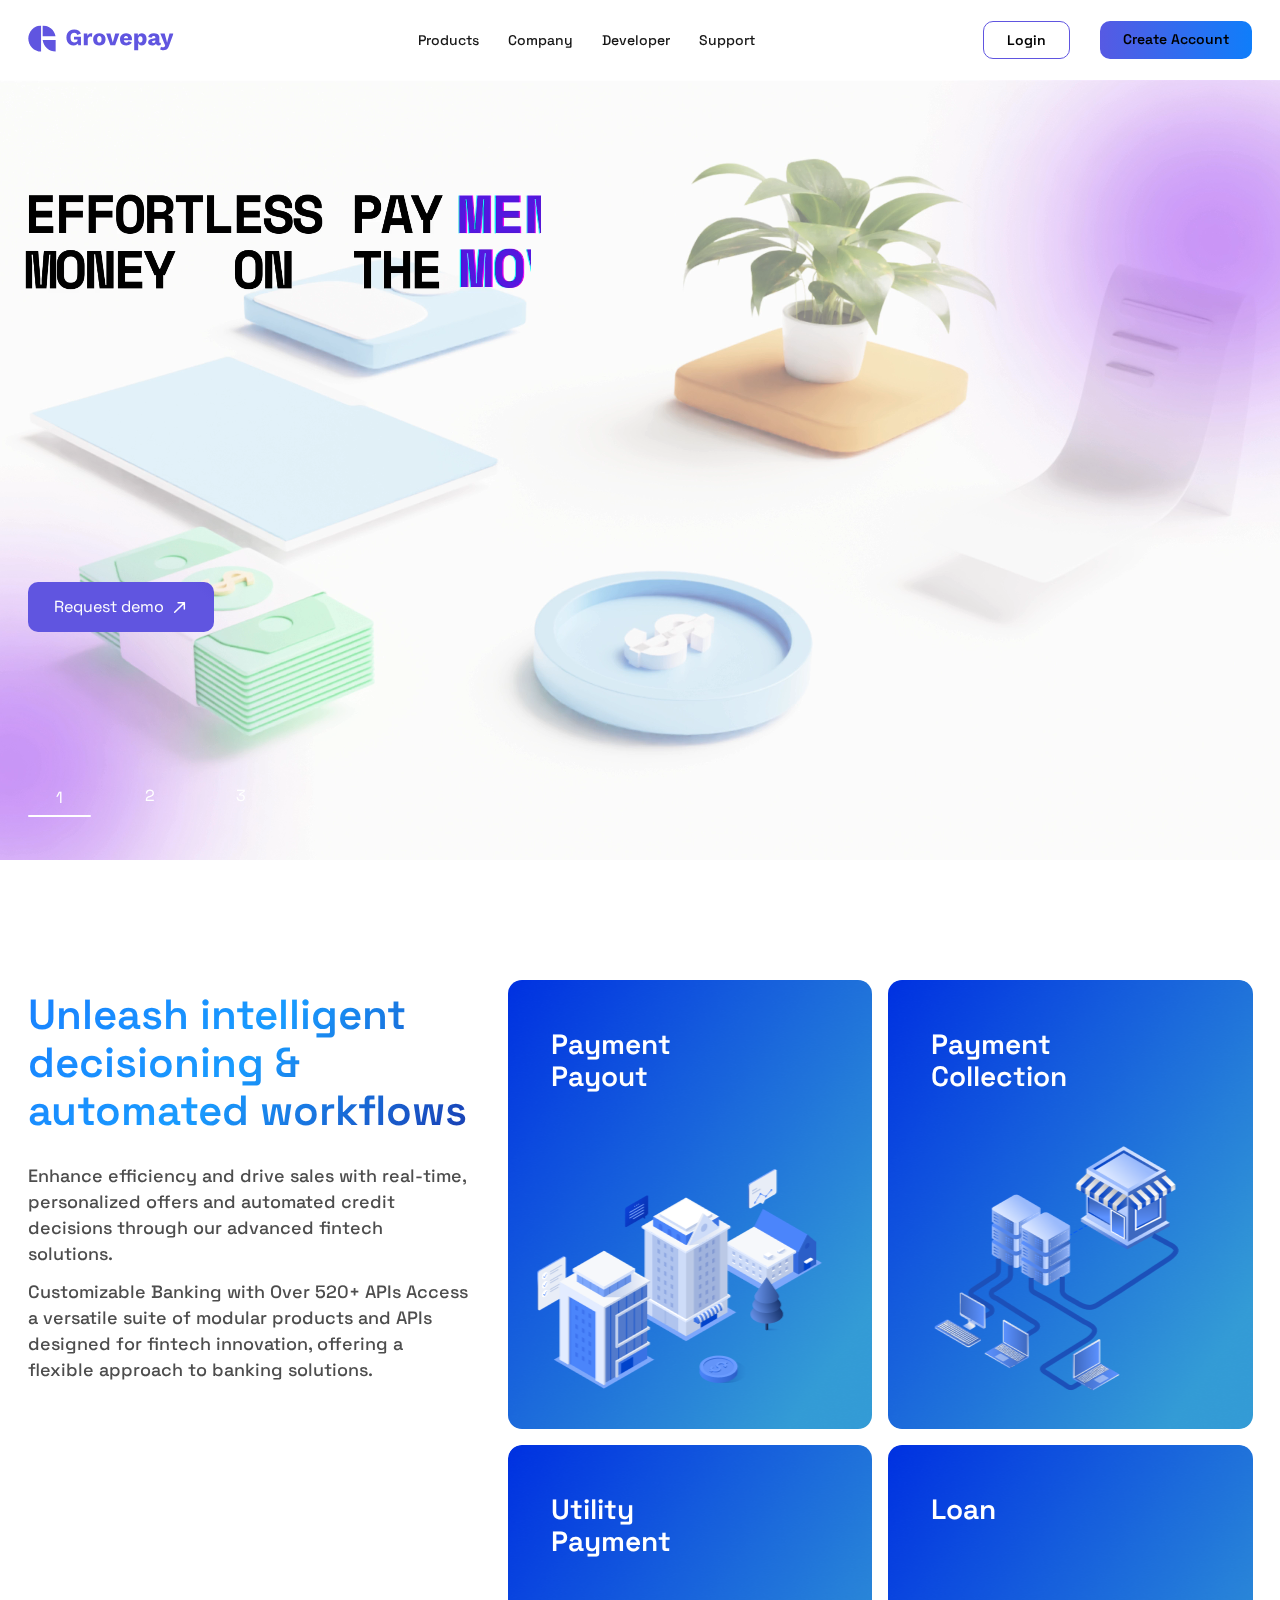
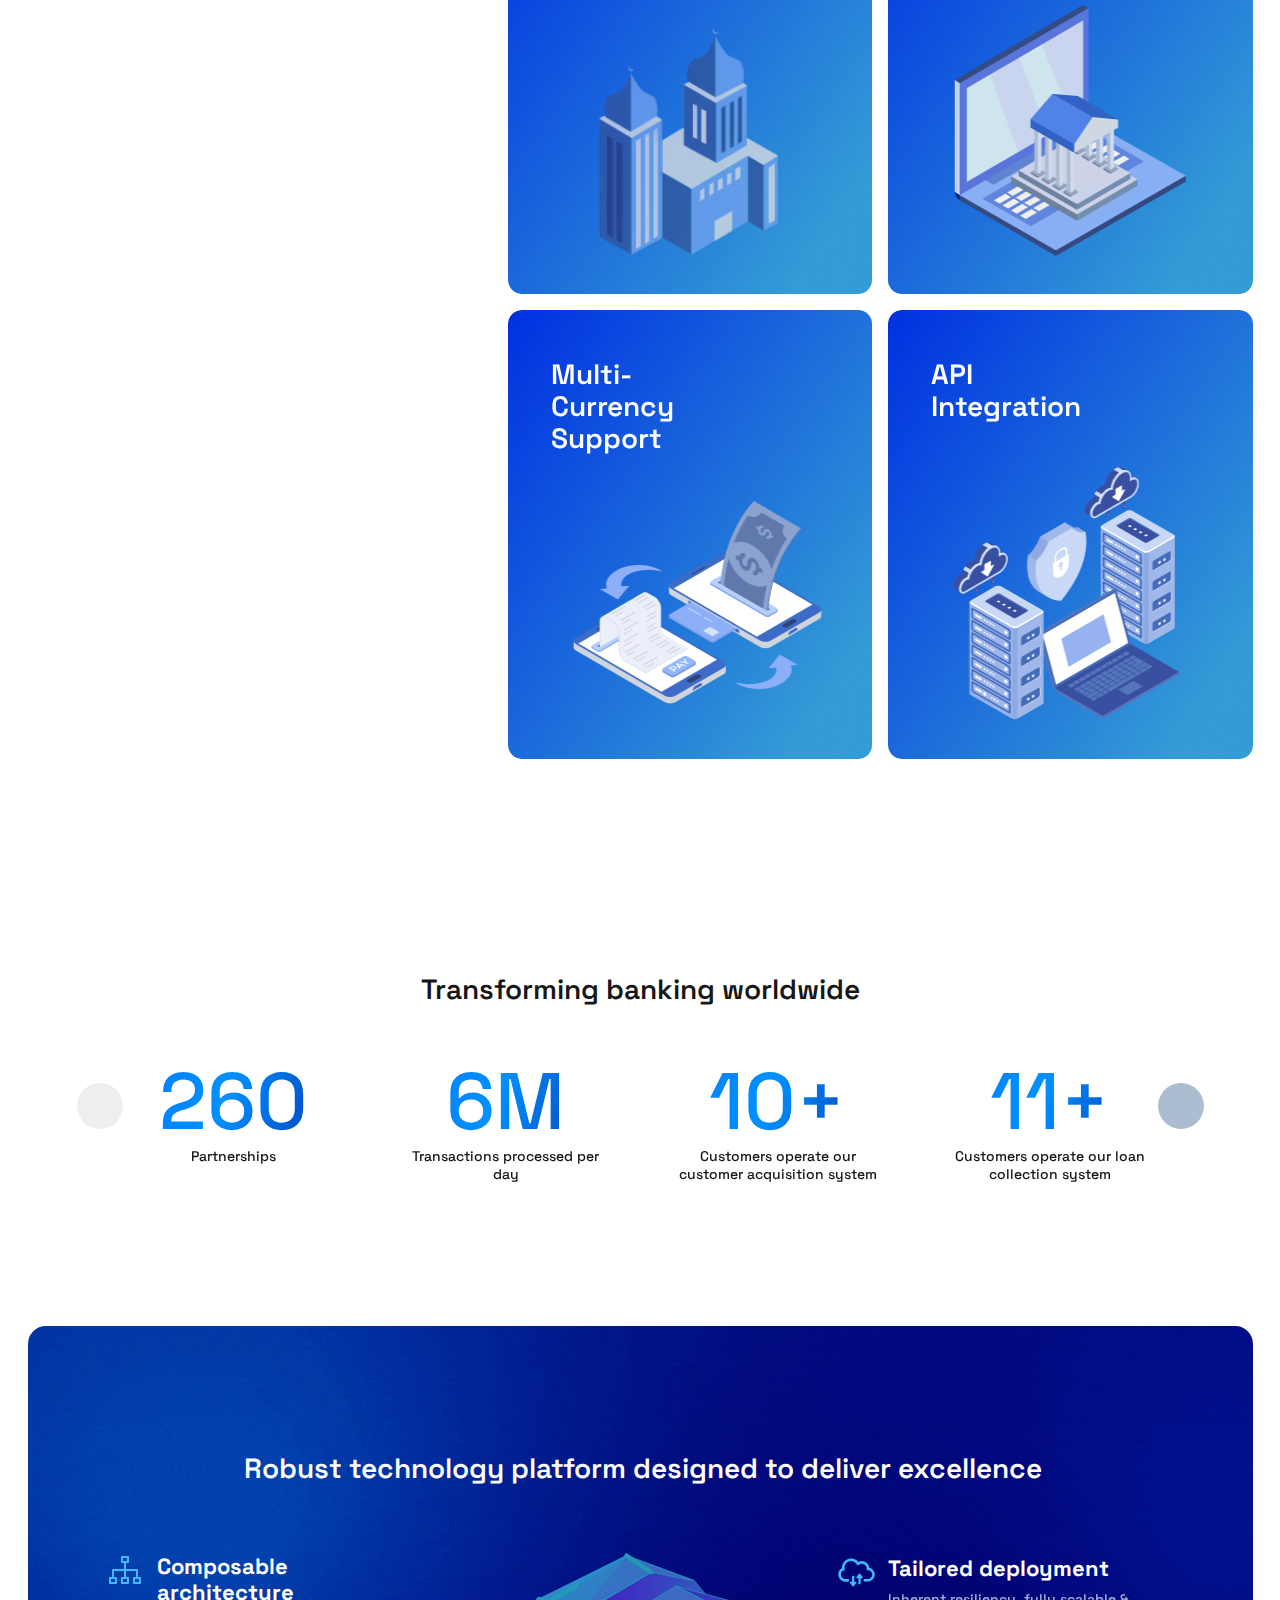
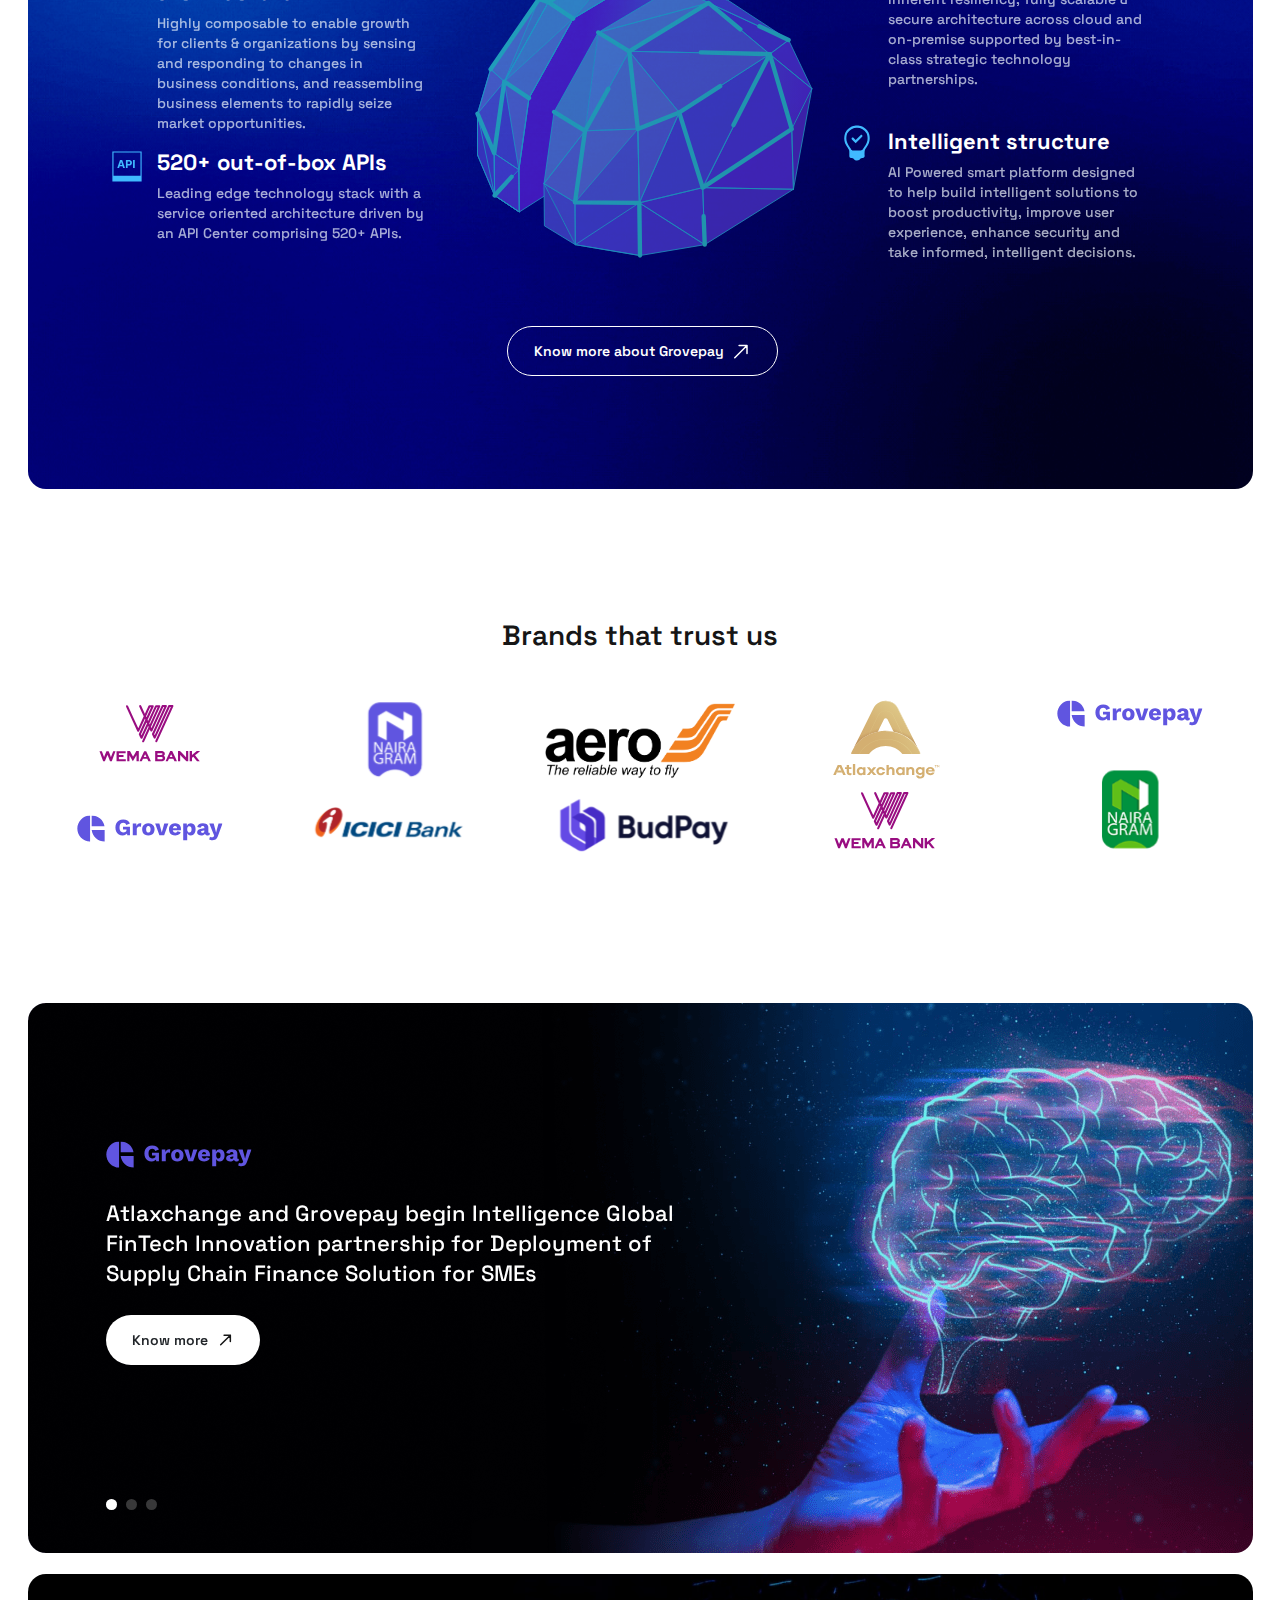
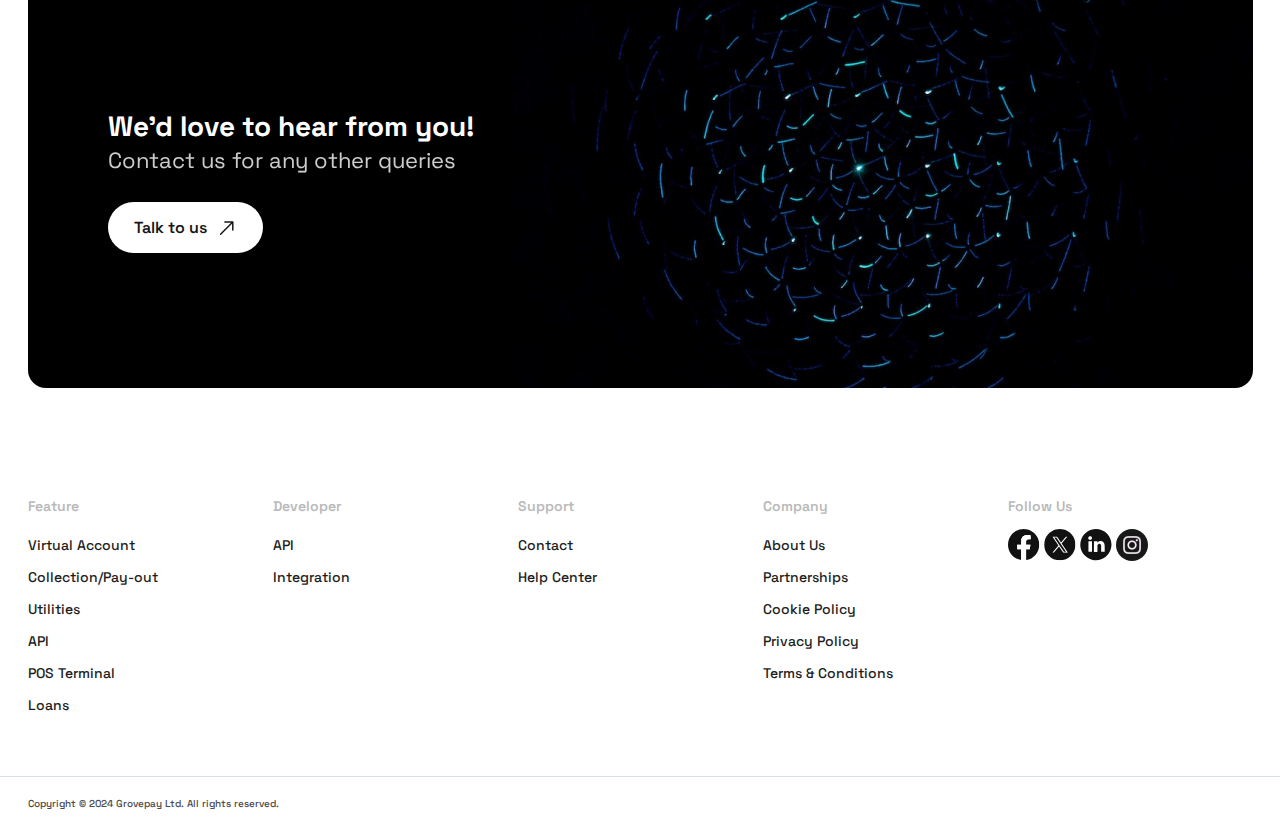
==== index.html @ 48da1473 "first commit" ====
<!DOCTYPE html>
<html lang="en">
  <head>
    <meta charset="utf-8" />
    <title>Grovepay -Homepage</title>
    <link href="css/bootstrap.min.css" rel="stylesheet" />
    <link rel="icon" type="image/x-icon" href="apple-touch-icon-Cm3a_U9v.png" />
    <!-- slider CSS library -->
    <link rel="stylesheet" href="css/slick.css" />
    <!-- custom links -->
    <link rel="stylesheet" href="css/style.css" />
    <link rel="stylesheet" href="css/style-final.css" />
    <link rel="stylesheet" href="css/animate-slder.css" />

    <link rel="preconnect" href="https://fonts.gstatic.com" crossorigin />
    <link
      href="https://fonts.googleapis.com/css2?family=Space+Grotesk:wght@300..700&display=swap"
      rel="stylesheet"
    />
    <link rel="stylesheet" href="css/flip-box.css" />

    <script src="js/lftracker_v1_Xbp1oaEnRLb8EdVj.js" async=""></script>
    <script src="js/float-panel.js"></script>
    <meta name="viewport" content="width=device-width, initial-scale=1" />
    <script
      async=""
      src="https://www.googletagmanager.com/gtag/js?id=G-X3WZFLNQR2"
    ></script>
    <script>
      window.dataLayer = window.dataLayer || [];
      function gtag() {
        dataLayer.push(arguments);
      }
      gtag("js", new Date());
      gtag("config", "G-X3WZFLNQR2");
    </script>
    <meta
      name="robots"
      content="index, follow, max-image-preview:large, max-snippet:-1, max-video-preview:-1"
    />
  </head>

  <body data-rsssl="1" id="noMenu">
    <link
      rel="stylesheet"
      id="wp-block-library-css"
      href="css/style.min.css"
      type="text/css"
      media="all"
    />
    <style id="classic-theme-styles-inline-css" type="text/css">
      .wp-block-button__link {
        color: #fff;
        background-color: #32373c;
        border-radius: 9999px;
        box-shadow: none;
        text-decoration: none;
        padding: calc(0.667em + 2px) calc(1.333em + 2px);
        font-size: 1.125em;
      }
      .wp-block-file__button {
        background: #32373c;
        color: #fff;
        text-decoration: none;
      }
    </style>
    <style id="global-styles-inline-css" type="text/css">
      body {
        --wp--preset--color--black: #000000;
        --wp--preset--color--cyan-bluish-gray: #abb8c3;
        --wp--preset--color--white: #ffffff;
        --wp--preset--color--pale-pink: #f78da7;
        --wp--preset--color--vivid-red: #cf2e2e;
        --wp--preset--color--luminous-vivid-orange: #ff6900;
        --wp--preset--color--luminous-vivid-amber: #fcb900;
        --wp--preset--color--light-green-cyan: #7bdcb5;
        --wp--preset--color--vivid-green-cyan: #00d084;
        --wp--preset--color--pale-cyan-blue: #8ed1fc;
        --wp--preset--color--vivid-cyan-blue: #0693e3;
        --wp--preset--color--vivid-purple: #9b51e0;
        --wp--preset--gradient--vivid-cyan-blue-to-vivid-purple: linear-gradient(
          135deg,
          rgba(6, 147, 227, 1) 0%,
          rgb(155, 81, 224) 100%
        );
        --wp--preset--gradient--light-green-cyan-to-vivid-green-cyan: linear-gradient(
          135deg,
          rgb(122, 220, 180) 0%,
          rgb(0, 208, 130) 100%
        );
        --wp--preset--gradient--luminous-vivid-amber-to-luminous-vivid-orange: linear-gradient(
          135deg,
          rgba(252, 185, 0, 1) 0%,
          rgba(255, 105, 0, 1) 100%
        );
        --wp--preset--gradient--luminous-vivid-orange-to-vivid-red: linear-gradient(
          135deg,
          rgba(255, 105, 0, 1) 0%,
          rgb(207, 46, 46) 100%
        );
        --wp--preset--gradient--very-light-gray-to-cyan-bluish-gray: linear-gradient(
          135deg,
          rgb(238, 238, 238) 0%,
          rgb(169, 184, 195) 100%
        );
        --wp--preset--gradient--cool-to-warm-spectrum: linear-gradient(
          135deg,
          rgb(74, 234, 220) 0%,
          rgb(151, 120, 209) 20%,
          rgb(207, 42, 186) 40%,
          rgb(238, 44, 130) 60%,
          rgb(251, 105, 98) 80%,
          rgb(254, 248, 76) 100%
        );
        --wp--preset--gradient--blush-light-purple: linear-gradient(
          135deg,
          rgb(255, 206, 236) 0%,
          rgb(152, 150, 240) 100%
        );
        --wp--preset--gradient--blush-bordeaux: linear-gradient(
          135deg,
          rgb(254, 205, 165) 0%,
          rgb(254, 45, 45) 50%,
          rgb(107, 0, 62) 100%
        );
        --wp--preset--gradient--luminous-dusk: linear-gradient(
          135deg,
          rgb(255, 203, 112) 0%,
          rgb(199, 81, 192) 50%,
          rgb(65, 88, 208) 100%
        );
        --wp--preset--gradient--pale-ocean: linear-gradient(
          135deg,
          rgb(255, 245, 203) 0%,
          rgb(182, 227, 212) 50%,
          rgb(51, 167, 181) 100%
        );
        --wp--preset--gradient--electric-grass: linear-gradient(
          135deg,
          rgb(202, 248, 128) 0%,
          rgb(113, 206, 126) 100%
        );
        --wp--preset--gradient--midnight: linear-gradient(
          135deg,
          rgb(2, 3, 129) 0%,
          rgb(40, 116, 252) 100%
        );
        --wp--preset--font-size--small: 13px;
        --wp--preset--font-size--medium: 20px;
        --wp--preset--font-size--large: 36px;
        --wp--preset--font-size--x-large: 42px;
        --wp--preset--spacing--20: 0.44rem;
        --wp--preset--spacing--30: 0.67rem;
        --wp--preset--spacing--40: 1rem;
        --wp--preset--spacing--50: 1.5rem;
        --wp--preset--spacing--60: 2.25rem;
        --wp--preset--spacing--70: 3.38rem;
        --wp--preset--spacing--80: 5.06rem;
        --wp--preset--shadow--natural: 6px 6px 9px rgba(0, 0, 0, 0.2);
        --wp--preset--shadow--deep: 12px 12px 50px rgba(0, 0, 0, 0.4);
        --wp--preset--shadow--sharp: 6px 6px 0px rgba(0, 0, 0, 0.2);
        --wp--preset--shadow--outlined: 6px 6px 0px -3px rgba(255, 255, 255, 1),
          6px 6px rgba(0, 0, 0, 1);
        --wp--preset--shadow--crisp: 6px 6px 0px rgba(0, 0, 0, 1);
      }
      :where(.is-layout-flex) {
        gap: 0.5em;
      }
      :where(.is-layout-grid) {
        gap: 0.5em;
      }
      body .is-layout-flex {
        display: flex;
      }
      body .is-layout-flex {
        flex-wrap: wrap;
        align-items: center;
      }
      body .is-layout-flex > * {
        margin: 0;
      }
      body .is-layout-grid {
        display: grid;
      }
      body .is-layout-grid > * {
        margin: 0;
      }
      :where(.wp-block-columns.is-layout-flex) {
        gap: 2em;
      }
      :where(.wp-block-columns.is-layout-grid) {
        gap: 2em;
      }
      :where(.wp-block-post-template.is-layout-flex) {
        gap: 1.25em;
      }
      :where(.wp-block-post-template.is-layout-grid) {
        gap: 1.25em;
      }
      .has-black-color {
        color: var(--wp--preset--color--black) !important;
      }
      .has-cyan-bluish-gray-color {
        color: var(--wp--preset--color--cyan-bluish-gray) !important;
      }
      .has-white-color {
        color: var(--wp--preset--color--white) !important;
      }
      .has-pale-pink-color {
        color: var(--wp--preset--color--pale-pink) !important;
      }
      .has-vivid-red-color {
        color: var(--wp--preset--color--vivid-red) !important;
      }
      .has-luminous-vivid-orange-color {
        color: var(--wp--preset--color--luminous-vivid-orange) !important;
      }
      .has-luminous-vivid-amber-color {
        color: var(--wp--preset--color--luminous-vivid-amber) !important;
      }
      .has-light-green-cyan-color {
        color: var(--wp--preset--color--light-green-cyan) !important;
      }
      .has-vivid-green-cyan-color {
        color: var(--wp--preset--color--vivid-green-cyan) !important;
      }
      .has-pale-cyan-blue-color {
        color: var(--wp--preset--color--pale-cyan-blue) !important;
      }
      .has-vivid-cyan-blue-color {
        color: var(--wp--preset--color--vivid-cyan-blue) !important;
      }
      .has-vivid-purple-color {
        color: var(--wp--preset--color--vivid-purple) !important;
      }
      .has-black-background-color {
        background-color: var(--wp--preset--color--black) !important;
      }
      .has-cyan-bluish-gray-background-color {
        background-color: var(--wp--preset--color--cyan-bluish-gray) !important;
      }
      .has-white-background-color {
        background-color: var(--wp--preset--color--white) !important;
      }
      .has-pale-pink-background-color {
        background-color: var(--wp--preset--color--pale-pink) !important;
      }
      .has-vivid-red-background-color {
        background-color: var(--wp--preset--color--vivid-red) !important;
      }
      .has-luminous-vivid-orange-background-color {
        background-color: var(
          --wp--preset--color--luminous-vivid-orange
        ) !important;
      }
      .has-luminous-vivid-amber-background-color {
        background-color: var(
          --wp--preset--color--luminous-vivid-amber
        ) !important;
      }
      .has-light-green-cyan-background-color {
        background-color: var(--wp--preset--color--light-green-cyan) !important;
      }
      .has-vivid-green-cyan-background-color {
        background-color: var(--wp--preset--color--vivid-green-cyan) !important;
      }
      .has-pale-cyan-blue-background-color {
        background-color: var(--wp--preset--color--pale-cyan-blue) !important;
      }
      .has-vivid-cyan-blue-background-color {
        background-color: var(--wp--preset--color--vivid-cyan-blue) !important;
      }
      .has-vivid-purple-background-color {
        background-color: var(--wp--preset--color--vivid-purple) !important;
      }
      .has-black-border-color {
        border-color: var(--wp--preset--color--black) !important;
      }
      .has-cyan-bluish-gray-border-color {
        border-color: var(--wp--preset--color--cyan-bluish-gray) !important;
      }
      .has-white-border-color {
        border-color: var(--wp--preset--color--white) !important;
      }
      .has-pale-pink-border-color {
        border-color: var(--wp--preset--color--pale-pink) !important;
      }
      .has-vivid-red-border-color {
        border-color: var(--wp--preset--color--vivid-red) !important;
      }
      .has-luminous-vivid-orange-border-color {
        border-color: var(
          --wp--preset--color--luminous-vivid-orange
        ) !important;
      }
      .has-luminous-vivid-amber-border-color {
        border-color: var(--wp--preset--color--luminous-vivid-amber) !important;
      }
      .has-light-green-cyan-border-color {
        border-color: var(--wp--preset--color--light-green-cyan) !important;
      }
      .has-vivid-green-cyan-border-color {
        border-color: var(--wp--preset--color--vivid-green-cyan) !important;
      }
      .has-pale-cyan-blue-border-color {
        border-color: var(--wp--preset--color--pale-cyan-blue) !important;
      }
      .has-vivid-cyan-blue-border-color {
        border-color: var(--wp--preset--color--vivid-cyan-blue) !important;
      }
      .has-vivid-purple-border-color {
        border-color: var(--wp--preset--color--vivid-purple) !important;
      }
      .has-vivid-cyan-blue-to-vivid-purple-gradient-background {
        background: var(
          --wp--preset--gradient--vivid-cyan-blue-to-vivid-purple
        ) !important;
      }
      .has-light-green-cyan-to-vivid-green-cyan-gradient-background {
        background: var(
          --wp--preset--gradient--light-green-cyan-to-vivid-green-cyan
        ) !important;
      }
      .has-luminous-vivid-amber-to-luminous-vivid-orange-gradient-background {
        background: var(
          --wp--preset--gradient--luminous-vivid-amber-to-luminous-vivid-orange
        ) !important;
      }
      .has-luminous-vivid-orange-to-vivid-red-gradient-background {
        background: var(
          --wp--preset--gradient--luminous-vivid-orange-to-vivid-red
        ) !important;
      }
      .has-very-light-gray-to-cyan-bluish-gray-gradient-background {
        background: var(
          --wp--preset--gradient--very-light-gray-to-cyan-bluish-gray
        ) !important;
      }
      .has-cool-to-warm-spectrum-gradient-background {
        background: var(
          --wp--preset--gradient--cool-to-warm-spectrum
        ) !important;
      }
      .has-blush-light-purple-gradient-background {
        background: var(--wp--preset--gradient--blush-light-purple) !important;
      }
      .has-blush-bordeaux-gradient-background {
        background: var(--wp--preset--gradient--blush-bordeaux) !important;
      }
      .has-luminous-dusk-gradient-background {
        background: var(--wp--preset--gradient--luminous-dusk) !important;
      }
      .has-pale-ocean-gradient-background {
        background: var(--wp--preset--gradient--pale-ocean) !important;
      }
      .has-electric-grass-gradient-background {
        background: var(--wp--preset--gradient--electric-grass) !important;
      }
      .has-midnight-gradient-background {
        background: var(--wp--preset--gradient--midnight) !important;
      }
      .has-small-font-size {
        font-size: var(--wp--preset--font-size--small) !important;
      }
      .has-medium-font-size {
        font-size: var(--wp--preset--font-size--medium) !important;
      }
      .has-large-font-size {
        font-size: var(--wp--preset--font-size--large) !important;
      }
      .has-x-large-font-size {
        font-size: var(--wp--preset--font-size--x-large) !important;
      }
      .wp-block-navigation a:where(:not(.wp-element-button)) {
        color: inherit;
      }
      :where(.wp-block-post-template.is-layout-flex) {
        gap: 1.25em;
      }
      :where(.wp-block-post-template.is-layout-grid) {
        gap: 1.25em;
      }
      :where(.wp-block-columns.is-layout-flex) {
        gap: 2em;
      }
      :where(.wp-block-columns.is-layout-grid) {
        gap: 2em;
      }
      .wp-block-pullquote {
        font-size: 1.5em;
        line-height: 1.6;
      }
    </style>
    <link
      rel="stylesheet"
      id="heateor_sss_frontend_css-css"
      href="css/sassy-social-share-public.css"
      type="text/css"
      media="all"
    />
    <style id="heateor_sss_frontend_css-inline-css" type="text/css">
      .heateor_sss_button_instagram span.heateor_sss_svg,
      a.heateor_sss_instagram span.heateor_sss_svg {
        background: radial-gradient(
          circle at 30% 107%,
          #fdf497 0,
          #fdf497 5%,
          #fd5949 45%,
          #d6249f 60%,
          #6055e0 90%
        );
      }
      div.heateor_sss_horizontal_sharing a.heateor_sss_button_instagram span {
        background: #d3e4f5 !important;
      }
      div.heateor_sss_standard_follow_icons_container
        a.heateor_sss_button_instagram
        span {
        background: #d3e4f5;
      }
      .heateor_sss_horizontal_sharing .heateor_sss_svg,
      .heateor_sss_standard_follow_icons_container .heateor_sss_svg {
        background-color: #d3e4f5 !important;
        background: #d3e4f5 !important;
        color: #6055e0;
        border-width: 0px;
        border-style: solid;
        border-color: transparent;
      }
      .heateor_sss_horizontal_sharing span.heateor_sss_svg:hover,
      .heateor_sss_standard_follow_icons_container span.heateor_sss_svg:hover {
        border-color: transparent;
      }
      .heateor_sss_vertical_sharing span.heateor_sss_svg,
      .heateor_sss_floating_follow_icons_container span.heateor_sss_svg {
        color: #fff;
        border-width: 0px;
        border-style: solid;
        border-color: transparent;
      }
      .heateor_sss_vertical_sharing span.heateor_sss_svg:hover,
      .heateor_sss_floating_follow_icons_container span.heateor_sss_svg:hover {
        border-color: transparent;
      }
      @media screen and (max-width: 783px) {
        .heateor_sss_vertical_sharing {
          display: none !important;
        }
      }
    </style>
    
    <style type="text/css" id="wp-custom-css">
      .blgimg {
        padding: 10px 30px 10px 0px;
        width: 100%;
        height: auto;
      }

      .blgimg-rt {
        padding: 10px 10px 10px 30px;
        width: 100%;
        height: auto;
      }

      .blgimg-rt1 {
        padding: 10px 10px 10px 30px;
        width: 100%;
        height: revert-layer;
      }
      .blog-sec-wth-img {
        width: 50%;
      }

      .blog-sec-img {
        width: 50%;
      }
      .infohead1 {
        margin-bottom: 10px;
      }
      .info.top-mar {
        margin-top: 50px;
      }

      .blog-sec-img img {
        border-radius: 10% 10% 10% 10%;
      }
      /* .blog-sec-wth-img p {line-height: 1.2;} */

      .infohead {
        margin-bottom: 20px;
      }

      #gain-your-competitives .wrap {
        max-width: 1385px;
        padding: 40px 60px 40px;
        /*     background: #111113; */
        border-radius: 1em;
      }

      #gain-your-competitives .wrap .insights-block .overlay-section .play-btn {
        position: absolute;
        left: 50%;
        top: 50%;
        margin-top: -45px;
        margin-left: -23.5px;
      }

      #gain-your-competitives {
        padding-left: 27.5px;
        padding-right: 27.5px;
      }

      #gain-your-competitives .wrap h2 {
        color: #000;
        font-family: Arial, Helvetica, sans-serif;
        line-height: 37px;
        text-align: center;
        margin: 0px 0px 20px 0px;
        margin-bottom: 50px;
        font-size: 32px;
        font-style: normal;
        font-weight: 600;
      }

      #gain-your-competitives .wrap .gain-img {
        display: none;
      }

      #gain-your-competitives .wrap .row.gain {
        padding: 76px 0px 44px;
        background-image: url(../uploads/gain-your-competitive-bg.png);
        background-position: center;
        background-size: cover;
      }
      body {
        font-family: "Space Grotesk", sans-serif;
      }

      #gain-your-competitives .wrap .row.insights-wrap {
        --bs-gutter-x: 18px;
        --bs-gutter-y: 18px;
      }

      #gain-your-competitives .wrap .insights-block {
        position: relative;
        border-radius: 18px;
        overflow: hidden;
        cursor: pointer;
      }

      #gain-your-competitives .wrap .insights-block .bg-img {
        height: 100%;
        width: 100%;
        transition: 0.4s ease-in-out;
      }

      #gain-your-competitives .wrap .insights-block .overlay-section {
        position: absolute;
        left: 0;
        top: 0;
        height: 100%;
        width: 100%;
        padding: 30px 27px;
        display: flex;
        align-items: end;
      }

      #gain-your-competitivea .wrap .row.insights-wrap {
        --bs-gutter-x: 18px;
        --bs-gutter-y: 18px;
      }

      #gain-your-competitives .wrap .insights-block .overlay-section span {
        color: #fff;
        font-family: "Segoe UI", Tahoma, Geneva, Verdana, sans-serif;

        font-size: 16px;
        font-style: normal;
        font-weight: 500;
        line-height: 20px;
        margin-left: 0px;
      }

      #gain-your-competitives .wrap .insights-block:hover .bg-img {
        transform: scale(1.1);
      }
      body {
        font-family: "Segoe UI", Tahoma, Geneva, Verdana, sans-serif;
      }

      @media (max-width: 600px) {
        #gain-your-competitives {
          padding: 53px 29px 85px;
        }
      }

      @media (max-width: 992px) {
        #gain-your-competitives {
          padding: 50px 20px 50px;
        }
      }

      @media (max-width: 992px) {
        #gain-your-competitives .wrap {
          padding: 20px 16px 20px;
        }
      }

      @media (max-width: 600px) {
        #gain-your-competitives .wrap h2 {
          font-size: 22px;
          font-weight: 600;
          line-height: 130%;
          margin-bottom: 0;
        }
      }

      @media (max-width: 992px) {
        #gain-your-competitives .wrap h2 {
          font-size: 28px;
        }
      }

      @media (max-width: 600px) {
        #gain-your-competitives .wrap .gain-img {
          display: block;
        }
      }

      /* @media (max-width: 600px) {
    #gain-your-competitives .wrap h2.title-2 {
        margin-top: 64px;
        margin-bottom: 38px;
    }
} */

      @media (max-width: 600px) {
        #gain-your-competitives .wrap h2 {
          font-size: 22px;
          font-weight: 600;
          line-height: 130%;
          margin-bottom: 0;
        }
      }
      .onhover:hover {
        color: #0085ff;
        transition: 1s;
      }

      @media (max-width: 992px) {
        #gain-your-competitives .wrap h2 {
          font-size: 28px;
        }
      }

      @media (max-width: 600px) {
        #gain-your-competitives .wrap .insights-block .overlay-section span {
          font-size: 14px;
          font-weight: 500;
          line-height: 18px;
        }
      }

      @media (max-width: 600px) {
        #gain-your-competitives .wrap .insights-block .overlay-section {
          padding: 14px 19px;
        }
      }
      a.blg-lnk {
        color: rgba(var(--bs-link-color-rgb), 1);
        text-decoration: underline;
      }

      @media (max-width: 992px) {
        .blog-sec-wth-img {
          width: 100%;
        }

        .flex-div {
          display: block !important;
        }
        .blog-sec-img {
          width: 100%;
        }

        .blgimg-rt1 {
          padding: 5px 0px 0px 0px;
          width: 100%;
          height: auto;
        }
        .blgimg-rt {
          padding: 5px 0px 0px 0px;
          width: 100%;
          height: auto;
        }
      }
      #media-coverage .wrap .img img {
        object-fit: inherit !important;
        min-height: 175px;
      }

      a.connect-button1 {
        cursor: POINTER;
      }
    </style>

    <style>
      .contain-box .right-block .m-heading .m-title span {
        font-weight: 600;
        color: rgba(22, 22, 22, 1);
        line-height: 24px;
      }
      div#mobile-menu {
        height: 95vh;
        overflow: auto;
      }
      .title-img img {
        border-radius: 10px 10px 0px 0px;
      }
      a.nav-link {
        cursor: pointer;
      }
      #new-product img.ms-1,
      #new-company img.ms-1 {
        transform: rotate(180deg);
      }
      #megamenu-product .contain-box .right-block .tab-content .tab-2-content {
        padding: 0px 0px 0px 60px !important;
      }
      #megamenu-product .contain-box .left-block {
        padding-top: 31px !important;
      }
      #nucleus-software-slider
        .slide-arrow.next-arrow.slick-arrow.slick-disabled {
        opacity: 0.3000000119;
        background: #fff;
      }
      .wpcf7-form-control-wrap
        .allow-dropdown
        input.wpcf7-form-control.form-control {
        margin-top: 36px !important;
        padding-left: 50px !important;
      }
      button#v-pills-events-tab,
      #stories-accordians .contian .accordion-item:last-child {
        display: none;
      }
      #stories-tab .tab-content > .tab-pane {
        display: block;
        height: 0;
        overflow: hidden;
      }
      #stories-tab .tab-content > .active {
        display: block !important;
        height: auto;
      }
    </style>

    <link rel="stylesheet" href="css/font-awesome.min.css" />

    <!-- header start -->
    <p
      class="header-global position-relative"
      id="after_white"
      style="display: none"
    ></p>
    <header class="header-global position-relative" id="header">
      <nav class="navbar navbar-expand-lg p-0 dark">
        <div class="container p-0">
          <a class="navbar-brand ms-0 p-0" href="index.html">
            <img
              src="svgviewer-output (41).svg"
              alt=""
              class="d-none real_logo" />
            <img
              src="svgviewer-output (41).svg"
              alt=""
              class="d-none d-lg-block light_logo" /><img
              src="svgviewer-output (41).svg"
              alt=""
              class="d-block d-lg-none dark_logo"
          /></a>
          <a class="me-0 d-block d-lg-none mobile-expand-btn" type="button">
            <svg
              width="27"
              height="20"
              viewBox="0 0 27 20"
              fill="none"
              xmlns="http://www.w3.org/2000/svg"
            >
              <path
                d="M1.35156 9.5625H25.6516"
                stroke="white"
                stroke-width="2"
                stroke-linecap="round"
                stroke-linejoin="round"
              ></path>
              <path
                d="M1.35156 1.36719H25.6516"
                stroke="white"
                stroke-width="2"
                stroke-linecap="round"
                stroke-linejoin="round"
              ></path>
              <path
                d="M1.35156 17.7617H25.6516"
                stroke="white"
                stroke-width="2"
                stroke-linecap="round"
                stroke-linejoin="round"
              ></path>
            </svg>
          </a>
          <div class="collapse navbar-collapse" id="navbarSupportedContent">
            <ul class="navbar-nav me-auto mb-2 mb-lg-0">
              <li class="nav-item product-hover1">
                <a class="nav-link"
                  ><div
                    onclick="megaMenu('megamenu-product','megamenu-insights','megamenu-careers','megamenu-company');"
                    onmouseenter="megaMenu('');"
                    onmouseout="megaMenu('');"
                  >
                    Products
                  </div>
                </a>
              </li>
              <li class="nav-item product-hover1">
                <div></div>
              </li>
              <li class="nav-item product-hover1">
                <div></div>
              </li>

              <li class="nav-item company-hover1">
                <a class="nav-link"
                  ><div
                    onclick="megaMenu('megamenu-company','megamenu-insights','megamenu-careers','megamenu-product');"
                    onmouseenter="megaMenu('');"
                  >
                    Company
                  </div>
                </a>
              </li>
              <li class="nav-item company-hover1">
                <div></div>
              </li>
              <li class="nav-item company-hover1">
                <div></div>
              </li>
              <li class="nav-item careers-hover">
                <a href="API.html" class="nav-link"
                  ><div
                    onclick="megaMenu('megamenu-careers','megamenu-product','megamenu-insights','megamenu-company');"
                    onmouseenter="megaMenu('megamenu-careers','megamenu-product','megamenu-insights','megamenu-company');"
                  >
                    Developer
                  </div></a
                >
              </li>
              <li class="nav-item careers-hover">
                <div></div>
              </li>
              <li class="nav-item careers-hover">
                <div></div>
              </li>
              <li
                class="nav-item"
                onmouseenter="megaMenuHide('megamenu-careers','megamenu-product','megamenu-insights','megamenu-company');"
              >
                <a class="nav-link" href="support.html"><div>Support</div></a>
              </li>
            </ul>
            <div
              class="d-flex m-0 position-relative"
              style="justify-content: space-between"
            >
              <a
                href="https://app.grovepay.co.uk/login"
                class="border-link-btn1"
                >Login</a
              >
              <a
                href="https://app.grovepay.co.uk/signup"
                class="border-link-btn"
                style="
                  margin-left: 30px;
                  background-color: #6055e0;
                  border: white;
                "
                >Create Account</a
              >
              <form action="/" method="get"></form>
            </div>
          </div>
        </div>
      </nav>
    </header>
    <div id="megamenu-product" class="megamenu-product product-hover1">
      <div class="line"></div>
      <div class="left-bg-color">
        <div class="contain-box" id="left-bg-color">
          <div class="left-block">
            <div
              class="nav flex-column nav-pills ms-0"
              id="v-pills-tab"
              role="tablist"
              aria-orientation="vertical"
            >
              <h5 class="tabs-title d-none">Products</h5>
              <a
                href="virtual.html"
                class="nav-link active lending"
                id="v-pills-1-tab"
                data-bs-toggle="pill"
                data-bs-target="#v-pills-1"
                type="button"
                role="tab"
                aria-controls="v-pills-1"
                aria-selected="true"
              >
                <div class="ms-0">
                  <img
                    src="images/borrow-money.svg"
                    alt=""
                    class="d_active link-img"
                  />Virtual Account
                </div>
                <img src="images/Arrow%203.svg" alt="" class="opacity-0 zero" />
              </a>
              <a
                href="multi-currency.html"
                class="nav-link trans"
                id="v-pills-2-tab"
                data-bs-toggle="pill"
                data-bs-target="#v-pills-2"
                type="button"
                role="tab"
                aria-controls="v-pills-2"
                aria-selected="false"
              >
                <div class="ms-0">
                  <img
                    src="images/banking.svg"
                    alt=""
                    class="link-img"
                  />Multi-currency wallet
                </div>
                <img src="images/Arrow%203.svg" alt="" class="opacity-0" />
              </a>
              <a
                href="collection-payout.html"
                class="nav-link fn"
                id="v-pills-3-tab"
                data-bs-toggle="pill"
                data-bs-target="#v-pills-3"
                type="button"
                role="tab"
                aria-controls="v-pills-3"
                aria-selected="false"
              >
                <div class="ms-0">
                  <img
                    src="images/financial-inclusion.svg"
                    alt=""
                    class="link-img"
                  />
                  Collection & Payout
                </div>
                <img src="images/Arrow%203.svg" alt="" class="opacity-0" />
              </a>
            </div>
          </div>
          <!-- right -->
          <div class="right-block">
            <div class="tab-content m-0" id="v-pills-tabContent">
              <!-- tab-1 -->
              <div
                class="tab-pane fade show active"
                id="v-pills-1"
                role="tabpanel"
                aria-labelledby="v-pills-1-tab"
              >
                <div class="container">
                  <div class="row g-14">
                    <div class="m-heading">
                      <div class="m-title">
                        <a href="https://www.grovepay.co.uk/virtualaccount"
                          ><span style="text-decoration: none" class="onhover"
                            >Virtual Account</span
                          >
                          <img src="images/arrow-right-megamenu.svg" alt=""
                        /></a>
                      </div>
                      <p>
                        Grovepay's advanced technology platform, designed to
                        deliver agile and efficient solutions while drastically
                        reducing the cost of operations
                      </p>
                    </div>
                    <div class="col-3">
                      <div class="block-card">
                        <a href="https://www.grovepay.co.uk/virtualaccount">
                          <img
                            src="c6vsHvyXSCIRLrKuOakBSeiltjY.avif"
                            alt=""
                            class="img-fluid w-100"
                            style="width: 1024px; height: 110px"
                          />
                        </a>
                        <div class="info-box">
                          <h5>Real-time account creation</h5>
                          <p>
                            Instantly create your virtual account with
                            Grovepay’s real-time account setup, providing
                            seamless and immediate access.
                          </p>
                          <a
                            href="virtual.html"
                            class="d-none link-btn d-flex align-items-center"
                          >
                            <span class="me-2 ms-0"> Learn more</span>
                            <svg
                              width="16"
                              class="m-0"
                              height="17"
                              viewBox="0 0 16 17"
                              fill="none"
                              xmlns="http://www.w3.org/2000/svg"
                            >
                              <path
                                d="M11.2502 11.5L13.7199 9.03026C14.0129 8.73736 14.0129 8.26248 13.7199 7.96958L11.2502 5.49984M13.5003 8.49992L2.5 8.49992"
                                stroke="#161616"
                                stroke-width="1.1"
                                stroke-linecap="round"
                              ></path>
                            </svg>
                          </a>
                        </div>
                      </div>
                    </div>
                    <div class="col-3">
                      <div class="block-card">
                        <a href="virtual.html">
                          <img
                            src="reports_vs_dashboard.png"
                            alt=""
                            class="img-fluid w-100"
                            style="width: 1024px; height: 110px"
                          />
                        </a>
                        <div class="info-box">
                          <h5>Advanced reporting</h5>
                          <p>
                            Grovepay's virtual account feature offers advanced
                            reporting, providing comprehensive insights for
                            informed financial management.
                          </p>
                          <a
                            href="virtual.html"
                            class="d-none link-btn d-flex align-items-center"
                          >
                            <span class="me-2 ms-0"> Learn more</span>
                            <svg
                              width="16"
                              class="m-0"
                              height="17"
                              viewBox="0 0 16 17"
                              fill="none"
                              xmlns="http://www.w3.org/2000/svg"
                            >
                              <path
                                d="M11.2502 11.5L13.7199 9.03026C14.0129 8.73736 14.0129 8.26248 13.7199 7.96958L11.2502 5.49984M13.5003 8.49992L2.5 8.49992"
                                stroke="#161616"
                                stroke-width="1.1"
                                stroke-linecap="round"
                              ></path>
                            </svg>
                          </a>
                        </div>
                      </div>
                    </div>
                    <div class="col-3">
                      <div class="block-card">
                        <a href="virtual.html">
                          <img
                            src="Illustration-of-two-smartphones-with-dollar-signs-showing-money-transfer-concept-iStock-1158440846-Edit-1024x576.jpeg"
                            alt=""
                            class="img-fluid w-100"
                          />
                        </a>
                        <div class="info-box">
                          <h5>Fund Transfer</h5>
                          <p>
                            Grovepay's virtual account empowers seamless fund
                            transfers, ensuring swift and secure transactions at
                            your fingertips.
                          </p>
                          <a
                            href="virtual.html"
                            class="link-btn d-none d-flex align-items-center"
                          >
                            <span class="me-2 ms-0"> Learn more</span>
                            <svg
                              width="16"
                              class="m-0"
                              height="17"
                              viewBox="0 0 16 17"
                              fill="none"
                              xmlns="http://www.w3.org/2000/svg"
                            >
                              <path
                                d="M11.2502 11.5L13.7199 9.03026C14.0129 8.73736 14.0129 8.26248 13.7199 7.96958L11.2502 5.49984M13.5003 8.49992L2.5 8.49992"
                                stroke="#161616"
                                stroke-width="1.1"
                                stroke-linecap="round"
                              ></path>
                            </svg>
                          </a>
                        </div>
                      </div>
                    </div>
                    <div class="col-3">
                      <div class="block-card">
                        <a href="virtual.html">
                          <img
                            src="istockphoto-1432239664-612x612.jpg"
                            alt=""
                            class="img-fluid w-100"
                            style="width: 1024px; height: 110px"
                          />
                        </a>
                        <div class="info-box">
                          <h5>Balance monitoring</h5>
                          <p>
                            Empower your financial control with Grovepay's
                            robust balance monitoring for your virtual account,
                            ensuring real-time visibility and management.
                          </p>
                          <a
                            href="virtual.html"
                            class="link-btn d-none d-flex align-items-center"
                          >
                            <span class="me-2 ms-0"> Learn more</span>
                            <svg
                              width="16"
                              class="m-0"
                              height="17"
                              viewBox="0 0 16 17"
                              fill="none"
                              xmlns="http://www.w3.org/2000/svg"
                            >
                              <path
                                d="M11.2502 11.5L13.7199 9.03026C14.0129 8.73736 14.0129 8.26248 13.7199 7.96958L11.2502 5.49984M13.5003 8.49992L2.5 8.49992"
                                stroke="#161616"
                                stroke-width="1.1"
                                stroke-linecap="round"
                              ></path>
                            </svg>
                          </a>
                        </div>
                      </div>
                    </div>
                  </div>
                </div>
              </div>
              <!-- tab 2 -->
              <div
                class="tab-pane fade"
                id="v-pills-2"
                role="tabpanel"
                aria-labelledby="v-pills-2-tab"
              >
                <div class="tab-2-content">
                  <div class="m-heading">
                    <div class="m-title">
                      <a href="multi-currency.html"
                        ><span style="text-decoration: none" class="onhover"
                          >Multicurrency feature</span
                        >
                        <img src="images/arrow-right-megamenu.svg" alt=""
                      /></a>
                    </div>
                    <p>
                      Our Multicurrency feature enhances international
                      transactions, enabling you effortlessly manage and
                      exchange multiple currencies.
                    </p>
                  </div>
                  <div class="d-flex">
                    <a href="multi-currency.html">
                      <img src="image.webp" alt="" />
                    </a>
                    <div class="info">
                      <h5>
                        Our product has automatic currency detection,
                        simplifying transactions across global markets.
                      </h5>
                      <p>
                        Our Multicurrency feature provides real-time exchange
                        rate information, ensuring transparent and accurate
                        currency conversions for seamless transactions.
                      </p>
                      <a
                        href="multi-currency.html"
                        class="link-btn d-flex align-items-center"
                      >
                        <span class="me-2 ms-0"> Learn more</span>
                        <svg
                          width="16"
                          class="m-0"
                          height="17"
                          viewBox="0 0 16 17"
                          fill="none"
                          xmlns="http://www.w3.org/2000/svg"
                        >
                          <path
                            d="M11.2502 11.5L13.7199 9.03026C14.0129 8.73736 14.0129 8.26248 13.7199 7.96958L11.2502 5.49984M13.5003 8.49992L2.5 8.49992"
                            stroke="#161616"
                            stroke-width="1.1"
                            stroke-linecap="round"
                          ></path>
                        </svg>
                      </a>
                    </div>
                  </div>
                </div>
              </div>
              <!-- tab 3 -->
              <div
                class="tab-pane fade"
                id="v-pills-3"
                role="tabpanel"
                aria-labelledby="v-pills-3-tab"
              >
                <div class="container">
                  <div class="row g-14">
                    <div class="m-heading">
                      <div class="m-title">
                        <a href="collection-payout.html"
                          ><span style="text-decoration: none" class="onhover"
                            >Collection & Payout</span
                          >
                          <img src="images/arrow-right-megamenu.svg" alt=""
                        /></a>
                      </div>
                      <p>
                        GrovePay offers real-time tracking for seamless
                        collection and payout operations, ensuring transparency
                        and efficiency in financial transactions.
                      </p>
                    </div>
                    <div class="col-4 m-0">
                      <div class="block-card">
                        <a href="collection-payout.html">
                          <img
                            src="svgviewer-output (50).svg"
                            alt=""
                            class="img-fluid w-100"
                          />
                        </a>
                        <div class="info-box">
                          <h5>Collection</h5>
                          <p>
                            Our advanced platform is designed to streamline the
                            collection process, ensuring that your business can
                            handle transactions.
                          </p>
                          <a
                            href="collection-payout.html"
                            class="link-btn d-flex align-items-center"
                          >
                            <span class="me-2 ms-0"> Learn more</span>
                            <svg
                              width="16"
                              class="m-0"
                              height="17"
                              viewBox="0 0 16 17"
                              fill="none"
                              xmlns="http://www.w3.org/2000/svg"
                            >
                              <path
                                d="M11.2502 11.5L13.7199 9.03026C14.0129 8.73736 14.0129 8.26248 13.7199 7.96958L11.2502 5.49984M13.5003 8.49992L2.5 8.49992"
                                stroke="#161616"
                                stroke-width="1.1"
                                stroke-linecap="round"
                              ></path>
                            </svg>
                          </a>
                        </div>
                      </div>
                    </div>
                    <div class="col-4 m-0">
                      <div class="block-card">
                        <a href="collection-payout.html">
                          <img
                            src="svgviewer-output (51).svg"
                            alt=""
                            class="img-fluid w-100"
                          />
                        </a>
                        <div class="info-box">
                          <h5>Payout</h5>
                          <p>
                            Our Payment Payout solutions are designed to provide
                            you with the flexibility and reliability you need to
                            manage your funds effortlessly.
                          </p>
                          <a
                            href="collection-payout.html"
                            class="link-btn d-flex align-items-center"
                          >
                            <span class="me-2 ms-0"> Learn more</span>
                            <svg
                              width="16"
                              class="m-0"
                              height="17"
                              viewBox="0 0 16 17"
                              fill="none"
                              xmlns="http://www.w3.org/2000/svg"
                            >
                              <path
                                d="M11.2502 11.5L13.7199 9.03026C14.0129 8.73736 14.0129 8.26248 13.7199 7.96958L11.2502 5.49984M13.5003 8.49992L2.5 8.49992"
                                stroke="#161616"
                                stroke-width="1.1"
                                stroke-linecap="round"
                              ></path>
                            </svg>
                          </a>
                        </div>
                      </div>
                    </div>
                  </div>
                </div>
              </div>
            </div>
          </div>
        </div>
      </div>
    </div>
    <div id="megamenu-company" class="megamenu-company company-hover1">
      <div class="line"></div>
      <div class="contain-box" id="left-bg-color">
        <div class="container">
          <div class="left">
            <div class="row g-14">
              <div class="col m-0">
                <a href="about.html">
                  <img src="svgviewer-output.svg" alt="" class="w-100" />
                </a>
                <a href="about.html">About Us</a>
              </div>
              
              <div class="col m-0">
                <a href="about.html">
                  <img src="svgviewer-output (2).svg" alt="" class="w-100" />
                </a>
                <a href="partners.html">Grovepay Partners</a>
              </div>
            </div>
          </div>
          
        </div>
      </div>
    </div>

    <div id="mobile-menu">
      <div class="m-0">
        <div class="d-flex justify-content-between align-items-center header">
          <img src="svgviewer-output (41) (1).svg" alt="" class="m-0" />

          <a href="index.html" class="m-0 mobile-expand-btn">
            <img src="Close.svg" alt="" />
          </a>
        </div>

        <ul class="menu-links mobile-main-menu">
          <li class="menu-item">
            <a href="index.html">Home</a>
          </li>

          <li class="menu-item">
            <a class="productlink"
              >Products

              <svg
                width="10"
                height="18"
                viewBox="0 0 10 18"
                fill="none"
                xmlns="http://www.w3.org/2000/svg"
              >
                <path
                  d="M1.03269 0.966554L8.9668 8.96655L1.0327 16.9666"
                  stroke="black"
                  stroke-width="1.5"
                  stroke-linecap="round"
                  stroke-linejoin="round"
                ></path>
              </svg>
            </a>
          </li>

          <li class="menu-item">
            <a class="companylink"
              >Company
              <svg
                width="10"
                height="18"
                viewBox="0 0 10 18"
                fill="none"
                xmlns="http://www.w3.org/2000/svg"
              >
                <path
                  d="M1.03269 0.966554L8.9668 8.96655L1.0327 16.9666"
                  stroke="black"
                  stroke-width="1.5"
                  stroke-linecap="round"
                  stroke-linejoin="round"
                ></path>
              </svg>
            </a>
          </li>
          <li class="menu-item">
            <a href="API.html" class="careerslink"
              >Developer
              <svg
                width="10"
                height="18"
                viewBox="0 0 10 18"
                fill="none"
                xmlns="http://www.w3.org/2000/svg"
              >
                <path
                  d="M1.03269 0.966554L8.9668 8.96655L1.0327 16.9666"
                  stroke="black"
                  stroke-width="1.5"
                  stroke-linecap="round"
                  stroke-linejoin="round"
                ></path>
              </svg>
            </a>
          </li>

          <li class="menu-item">
            <a href="support.html">Support</a>
          </li>
        </ul>

        <ul class="menu-links product-submenu">
          <li class="menu-item active-link back">
            <a>
              <span class="m-0 d-flex align-items-center">
                <svg
                  width="10"
                  height="18"
                  viewBox="0 0 10 18"
                  fill="none"
                  xmlns="http://www.w3.org/2000/svg"
                >
                  <path
                    d="M8.9341 17L1 9L8.9341 1"
                    stroke="#0D65FA"
                    stroke-width="1.5"
                    stroke-linecap="round"
                    stroke-linejoin="round"
                  ></path>
                </svg>
                Back
              </span>
            </a>
          </li>

          <li class="menu-item">
            <a class="active">
              <span class="m-0 d-flex align-items-center lendinglink">
                Products
              </span>
              <!--               <svg width="28" height="26" viewBox="0 0 28 26" fill="none" xmlns="http://www.w3.org/2000/svg">
                <path d="M0.810699 12.9247H26.4588M26.4588 12.9247L18.1609 4.62673M26.4588 12.9247L18.1609 21.2226" stroke="black" stroke-width="1.5" stroke-linecap="round" stroke-linejoin="round"/>
              </svg> -->
            </a>
          </li>

          <li class="menu-item">
            <a>
              <span class="m-0 d-flex align-items-center lendinglink">
                Virtual Account
              </span>
              <svg
                width="10"
                height="18"
                viewBox="0 0 10 18"
                fill="none"
                xmlns="http://www.w3.org/2000/svg"
              >
                <path
                  d="M1.03269 0.966554L8.9668 8.96655L1.0327 16.9666"
                  stroke="black"
                  stroke-width="1.5"
                  stroke-linecap="round"
                  stroke-linejoin="round"
                ></path>
              </svg>
            </a>
          </li>

          <li class="menu-item">
            <a>
              <span class="m-0 d-flex align-items-center transactionlink">
                Collection & Payout
              </span>
              <svg
                width="10"
                height="18"
                viewBox="0 0 10 18"
                fill="none"
                xmlns="http://www.w3.org/2000/svg"
              >
                <path
                  d="M1.03269 0.966554L8.9668 8.96655L1.0327 16.9666"
                  stroke="black"
                  stroke-width="1.5"
                  stroke-linecap="round"
                  stroke-linejoin="round"
                ></path>
              </svg>
            </a>
          </li>
          <li class="menu-item">
            <a>
              <span class="m-0 d-flex align-items-center financiallink">
                Multicurrency Wallet
              </span>
              <svg
                width="10"
                height="18"
                viewBox="0 0 10 18"
                fill="none"
                xmlns="http://www.w3.org/2000/svg"
              >
                <path
                  d="M1.03269 0.966554L8.9668 8.96655L1.0327 16.9666"
                  stroke="black"
                  stroke-width="1.5"
                  stroke-linecap="round"
                  stroke-linejoin="round"
                ></path>
              </svg>
            </a>
          </li>
        </ul>
        <!-- new added insights-submenu -->
        <ul class="menu-links insights-submenu">
          <li class="menu-item active-link back-insights">
            <a>
              <span class="m-0 d-flex align-items-center">
                <svg
                  width="10"
                  height="18"
                  viewBox="0 0 10 18"
                  fill="none"
                  xmlns="http://www.w3.org/2000/svg"
                >
                  <path
                    d="M8.9341 17L1 9L8.9341 1"
                    stroke="#0D65FA"
                    stroke-width="1.5"
                    stroke-linecap="round"
                    stroke-linejoin="round"
                  ></path>
                </svg>
                Back
              </span>
            </a>
          </li>
        </ul>
        <ul class="menu-links company-submenu">
          <li class="menu-item active-link back-company">
            <a>
              <span class="m-0 d-flex align-items-center">
                <svg
                  width="10"
                  height="18"
                  viewBox="0 0 10 18"
                  fill="none"
                  xmlns="http://www.w3.org/2000/svg"
                >
                  <path
                    d="M8.9341 17L1 9L8.9341 1"
                    stroke="#0D65FA"
                    stroke-width="1.5"
                    stroke-linecap="round"
                    stroke-linejoin="round"
                  ></path>
                </svg>
                Back
              </span>
            </a>
          </li>

          <li class="menu-item">
            <a class="active">
              <span class="m-0 d-flex align-items-center"> Company </span>
              <svg
                class="d-none"
                width="28"
                height="26"
                viewBox="0 0 28 26"
                fill="none"
                xmlns="http://www.w3.org/2000/svg"
              >
                <path
                  d="M0.810699 12.9247H26.4588M26.4588 12.9247L18.1609 4.62673M26.4588 12.9247L18.1609 21.2226"
                  stroke="black"
                  stroke-width="1.5"
                  stroke-linecap="round"
                  stroke-linejoin="round"
                ></path>
              </svg>
            </a>
          </li>
          <li class="menu-item">
            <a href="about.html">
              <span class="m-0 d-flex align-items-center"> About Us </span>
            </a>
          </li>
          <li class="menu-item">
            <a href="about.html">
              <span class="m-0 d-flex align-items-center"> Leadership </span>
            </a>
          </li>
          <li class="menu-item">
            <a href="partners.html">
              <span class="m-0 d-flex align-items-center">
                Grovepay's Partners
              </span>
            </a>
          </li>
         
        </ul>
        
      </div>

      <div class="mobile-footer m-0">
        <div class="cta">
          <a href="contact.html" class="border-link-btn d-none">Request demo</a>
          <a href="contact.html" class="border-link-btn">Contact Us</a>
        </div>
        <div class="social-links">
          <a
            href="https://www.linkedin.com/company/grovepay-digital-limited-grovepay/"
            target="_blank"
          >
            <img src="images/Linkedin.svg" alt="" />
          </a>
          <a href="#" target="_blank">
            <img src="images/facebook.svg" alt="" />
          </a>
          <a href="https://www.instagram.com/grovepay/" target="_blank">
            <img src="images/Instagram.svg" alt="" />
          </a>
          <a href="https://x.com/paywithgrovepay" target="_blank">
            <img src="images/Twitter.svg" alt="" />
          </a>
          <a href="#" target="_blank">
            <img src="images/youtube.svg" alt="" />
          </a>
        </div>
        <div class="mobile-copy">
          <p href="https://www.grovepay.co.uk/">
            Copyright © 2024 Grovepay Digital Ltd. All rights reserved.
          </p>
        </div>
      </div>
    </div>
    <link rel="stylesheet" href="css/header.css" />
    <link rel="stylesheet" href="css/footer.css" />

    <style>
      .slideshow .item video {
        transform: none !important;
        transition: none !important;
      }
    </style>
    <!-- banner crowsel -->
    <section id="banner-carousel" class="slideshow px-0">
      <div class="animate-slider">
        <div class="item">
          <video autoplay="" muted="" loop="" class="slider-video">
            <source src="Add a heading (16).mp4" type="video/mp4" />
            Your browser does not support HTML5 video.
          </video>
          <div class="carousel-info">
            <div class="container p-0">
              <div class="col-12 col-md-9 col-lg-7 m-0 pe-md-4 slideanim">
                <h5 style="color: transparent; margin-bottom: 150px">
                  Effortless pay <span style="color: white"></span>
                  <span>ment</span> <br />Money on the<span>ij</span>
                  <span>move</span>
                </h5>
                <a
                  href="/request-demo/"
                  class="banner-link-btton m-0"
                  style="margin-top: 20px"
                >
                  <span style="border-radius: 10px">Request demo</span>
                  <svg
                    width="16"
                    height="16"
                    viewBox="0 0 16 16"
                    class="ms-2"
                    fill="none"
                    xmlns="http://www.w3.org/2000/svg"
                  >
                    <path
                      d="M2.6875 13.3106L12.3418 3.65625M12.3418 3.65625L6.09492 3.65625M12.3418 3.65625V9.90318"
                      stroke="white"
                      stroke-width="1.5"
                      stroke-linecap="round"
                      stroke-linejoin="round"
                    ></path>
                  </svg>
                </a>
              </div>
            </div>
          </div>
        </div>
        <div class="item">
          <video autoplay="" muted="" loop="" class="slider-video">
            <source src="Add a heading (16).mp4" type="video/mp4" />
            Your browser does not support HTML5 video.
          </video>
          <div class="carousel-info">
            <div class="container p-0">
              <div class="col-12 col-md-9 col-lg-7 m-0 pe-md-4 slideanim">
                <h5 style="color: transparent; margin-bottom: 150px">
                  Effortless pay <span style="color: white"></span>
                  <span>ment</span> <br />Money on the<span>ij</span>
                  <span>move</span>
                </h5>
                <a href="/request-demo/" class="banner-link-btton m-0">
                  <span style="border-radius: 10px">Ask our experts</span>
                  <svg
                    width="16"
                    height="16"
                    viewBox="0 0 16 16"
                    class="ms-2"
                    fill="none"
                    xmlns="http://www.w3.org/2000/svg"
                  >
                    <path
                      d="M2.6875 13.3106L12.3418 3.65625M12.3418 3.65625L6.09492 3.65625M12.3418 3.65625V9.90318"
                      stroke="white"
                      stroke-width="1.5"
                      stroke-linecap="round"
                      stroke-linejoin="round"
                    ></path>
                  </svg>
                </a>
              </div>
            </div>
          </div>
        </div>
        <div class="item">
          <video autoplay="" muted="" loop="" class="slider-video">
            <source src="Add a heading (16).mp4" type="video/mp4" />
            Your browser does not support HTML5 video.
          </video>
          <div class="carousel-info">
            <div class="container p-0">
              <div class="col-12 col-md-9 col-lg-7 m-0 pe-md-4 slideanim">
                <h5 style="color: transparent; margin-bottom: 150px">
                  Effortless pay <span style="color: white"></span>
                  <span>ment</span> <br />Money on the<span>ij</span>
                  <span>move</span>
                </h5>
                <a href="/contact-us/" class="banner-link-btton m-0">
                  <span style="border-radius: 10px">Connect with us</span>
                  <svg
                    width="16"
                    height="16"
                    viewBox="0 0 16 16"
                    class="ms-2"
                    fill="none"
                    xmlns="http://www.w3.org/2000/svg"
                  >
                    <path
                      d="M2.6875 13.3106L12.3418 3.65625M12.3418 3.65625L6.09492 3.65625M12.3418 3.65625V9.90318"
                      stroke="white"
                      stroke-width="1.5"
                      stroke-linecap="round"
                      stroke-linejoin="round"
                    ></path>
                  </svg>
                </a>
              </div>
            </div>
          </div>
        </div>
      </div>
    </section>

    <!-- Intelligent  Flip Box-->
    <section id="intelligent" class="px-28">
      <div class="contian">
        <div class="info-box">
          <div class="sticky-lg-top mb-4 mb-xl-0" style="top: 100px">
            <h5>Unleash intelligent decisioning &amp; automated workflows</h5>
            <p>
              Enhance efficiency and drive sales with real-time, personalized
              offers and automated credit decisions through our advanced fintech
              solutions.
            </p>
            <p>
              Customizable Banking with Over 520+ APIs Access a versatile suite
              of modular products and APIs designed for fintech innovation,
              offering a flexible approach to banking solutions.
            </p>
          </div>
        </div>
        <!-- flipbox container -->
        <div class="flip-box-container w-100">
          <!-- Flip Box -->
          <div class="row p-0 g-3">
            <div class="box-item col-12 col-sm-6 col-md-4 col-xl-6">
              <div class="flip-box">
                <div
                  class="flip-box-front text-center"
                  style="background-image: url('images/Group-1331.png')"
                >
                  <div class="inner color-white">
                    <h3 class="flip-box-header">Payment Payout</h3>

                    <div class="front-info">
                      <p class="flip-info">
                        Our Payment Payout solutions are designed to provide you
                        with the flexibility and reliability you need to manage
                        your funds effortlessly.
                      </p>
                      <a href="collection-payout.html" class="flip-button"
                        >Learn more
                        <img src="images/Arrow-2-Left-Up.svg" alt="" />
                      </a>
                    </div>
                  </div>
                </div>
                <div class="flip-box-back text-center">
                  <div
                    class="inner color-white d-flex flex-column justify-content-between"
                  >
                    <h3 class="flip-box-header ms-0">Payment Payout</h3>
                    <div>
                      <p class="flip-info">
                        Our Payment Payout solutions are designed to provide you
                        with the flexibility and reliability you need to manage
                        your funds effortlessly.
                      </p>
                      <a href="collection-payout.html" class="flip-button"
                        >Learn more
                        <svg
                          class="ms-2"
                          width="16"
                          height="16"
                          viewBox="0 0 16 16"
                          fill="none"
                          xmlns="http://www.w3.org/2000/svg"
                        >
                          <path
                            d="M2.6875 13.3126L12.3418 3.6582M12.3418 3.6582L6.09492 3.6582M12.3418 3.6582V9.90513"
                            stroke="white"
                            stroke-width="1.5"
                            stroke-linecap="round"
                            stroke-linejoin="round"
                          ></path>
                        </svg>
                      </a>
                    </div>
                  </div>
                </div>
              </div>
            </div>
            <div class="box-item col-12 col-sm-6 col-md-4 col-xl-6">
              <div class="flip-box">
                <div
                  class="flip-box-front text-center"
                  style="background-image: url('images/Group-1329.png')"
                >
                  <div class="inner color-white">
                    <h3 class="flip-box-header">Payment Collection</h3>

                    <div class="front-info">
                      <p class="flip-info">
                        Our advanced platform is designed to streamline the
                        collection process, ensuring that your business can
                        handle transactions with ease and confidence.
                      </p>
                      <a href="collection-payout.html" class="flip-button"
                        >Learn more
                        <img src="images/Arrow-2-Left-Up.svg" alt="" />
                      </a>
                    </div>
                  </div>
                </div>
                <div class="flip-box-back text-center">
                  <div
                    class="inner color-white d-flex flex-column justify-content-between"
                  >
                    <h3 class="flip-box-header ms-0">Payment Collection</h3>
                    <div>
                      <p class="flip-info"></p>
                      <p class="flip-info">
                        Our advanced platform is designed to streamline the
                        collection process, ensuring that your business can
                        handle transactions with ease and confidence.
                      </p>
                      <a href="collection-payout.html" class="flip-button"
                        >Learn more
                        <svg
                          class="ms-2"
                          width="16"
                          height="16"
                          viewBox="0 0 16 16"
                          fill="none"
                          xmlns="http://www.w3.org/2000/svg"
                        >
                          <path
                            d="M2.6875 13.3126L12.3418 3.6582M12.3418 3.6582L6.09492 3.6582M12.3418 3.6582V9.90513"
                            stroke="white"
                            stroke-width="1.5"
                            stroke-linecap="round"
                            stroke-linejoin="round"
                          ></path>
                        </svg>
                      </a>
                    </div>
                  </div>
                </div>
              </div>
            </div>
            <div class="box-item col-12 col-sm-6 col-md-4 col-xl-6">
              <div class="flip-box">
                <div
                  class="flip-box-front text-center"
                  style="background-image: url('images/Group-1327.png')"
                >
                  <div class="inner color-white">
                    <h3 class="flip-box-header">Utility Payment</h3>

                    <div class="front-info">
                      <p class="flip-info">
                        Designed to streamline and optimize the process of
                        collecting payments for essential services such as
                        electricity, water, gas, and telecommunications.
                        <br />Coming soon...
                      </p>
                      <a href="utility.html" class="flip-button"
                        >Learn more
                        <img src="images/Arrow-2-Left-Up.svg" alt="" />
                      </a>
                    </div>
                  </div>
                </div>
                <div class="flip-box-back text-center">
                  <div
                    class="inner color-white d-flex flex-column justify-content-between"
                  >
                    <h3 class="flip-box-header ms-0">Utility Payment</h3>
                    <div>
                      <p class="flip-info">
                        Designed to streamline and optimize the process of
                        collecting payments for essential services such as
                        electricity, water, gas, and telecommunications.
                        <br />Coming soon...
                      </p>
                      <a href="collection-payout.html" class="flip-button"
                        >Learn more
                        <svg
                          class="ms-2"
                          width="16"
                          height="16"
                          viewBox="0 0 16 16"
                          fill="none"
                          xmlns="http://www.w3.org/2000/svg"
                        >
                          <path
                            d="M2.6875 13.3126L12.3418 3.6582M12.3418 3.6582L6.09492 3.6582M12.3418 3.6582V9.90513"
                            stroke="white"
                            stroke-width="1.5"
                            stroke-linecap="round"
                            stroke-linejoin="round"
                          ></path>
                        </svg>
                      </a>
                    </div>
                  </div>
                </div>
              </div>
            </div>
            <div class="box-item col-12 col-sm-6 col-md-4 col-xl-6">
              <div class="flip-box">
                <div
                  class="flip-box-front text-center"
                  style="background-image: url('images/Group-1326.png')"
                >
                  <div class="inner color-white">
                    <h3 class="flip-box-header">Loan</h3>

                    <div class="front-info">
                      <p class="flip-info">
                        Our loans, provides a seamless and efficient way to
                        access financing for various purposes
                      </p>
                      <a href="loan.html" class="flip-button"
                        >Learn more
                        <img src="images/Arrow-2-Left-Up.svg" alt="" />
                      </a>
                    </div>
                  </div>
                </div>
                <div class="flip-box-back text-center">
                  <div
                    class="inner color-white d-flex flex-column justify-content-between"
                  >
                    <h3 class="flip-box-header ms-0">Loan</h3>
                    <div>
                      <p class="flip-info">
                        Our loans, provides a seamless and efficient way to
                        access financing for various purposes
                      </p>
                      <a href="loan.html" class="flip-button"
                        >Learn more
                        <svg
                          class="ms-2"
                          width="16"
                          height="16"
                          viewBox="0 0 16 16"
                          fill="none"
                          xmlns="http://www.w3.org/2000/svg"
                        >
                          <path
                            d="M2.6875 13.3126L12.3418 3.6582M12.3418 3.6582L6.09492 3.6582M12.3418 3.6582V9.90513"
                            stroke="white"
                            stroke-width="1.5"
                            stroke-linecap="round"
                            stroke-linejoin="round"
                          ></path>
                        </svg>
                      </a>
                    </div>
                  </div>
                </div>
              </div>
            </div>
            <div class="box-item col-12 col-sm-6 col-md-4 col-xl-6">
              <div class="flip-box">
                <div
                  class="flip-box-front text-center"
                  style="background-image: url('images/Group-612.png')"
                >
                  <div class="inner color-white">
                    <h3 class="flip-box-header">Multi-Currency Support</h3>

                    <div class="front-info">
                      <p class="flip-info">
                        At GrovePay, we understand the importance of conducting
                        business globally and the need for flexibility in
                        managing different currencies.
                      </p>
                      <a href="multi-currency.html" class="flip-button"
                        >Learn more
                        <img src="images/Arrow-2-Left-Up.svg" alt="" />
                      </a>
                    </div>
                  </div>
                </div>
                <div class="flip-box-back text-center">
                  <div
                    class="inner color-white d-flex flex-column justify-content-between"
                  >
                    <h3 class="flip-box-header ms-0">Multi-Currency Support</h3>
                    <div>
                      <p class="flip-info">
                        At GrovePay, we understand the importance of conducting
                        business globally and the need for flexibility in
                        managing different currencies.
                      </p>
                      <a href="multi-currency.html" class="flip-button"
                        >Learn more
                        <svg
                          class="ms-2"
                          width="16"
                          height="16"
                          viewBox="0 0 16 16"
                          fill="none"
                          xmlns="http://www.w3.org/2000/svg"
                        >
                          <path
                            d="M2.6875 13.3126L12.3418 3.6582M12.3418 3.6582L6.09492 3.6582M12.3418 3.6582V9.90513"
                            stroke="white"
                            stroke-width="1.5"
                            stroke-linecap="round"
                            stroke-linejoin="round"
                          ></path>
                        </svg>
                      </a>
                    </div>
                  </div>
                </div>
              </div>
            </div>
            <div class="box-item col-12 col-sm-6 col-md-4 col-xl-6">
              <div class="flip-box">
                <div
                  class="flip-box-front text-center"
                  style="background-image: url('images/Group-563.png')"
                >
                  <div class="inner color-white">
                    <h3 class="flip-box-header">API Integration</h3>

                    <div class="front-info">
                      <p class="flip-info">
                        GrovePay provides a powerful API (Application
                        Programming Interface) that enables seamless integration
                        with your existing systems and applications.
                      </p>
                      <a href="API.html" class="flip-button"
                        >Learn more
                        <img src="images/Arrow-2-Left-Up.svg" alt="" />
                      </a>
                    </div>
                  </div>
                </div>
                <div class="flip-box-back text-center">
                  <div
                    class="inner color-white d-flex flex-column justify-content-between"
                  >
                    <h3 class="flip-box-header ms-0">API Integration</h3>
                    <div>
                      <p class="flip-info">
                        GrovePay provides a powerful API (Application
                        Programming Interface) that enables seamless integration
                        with your existing systems and applications.
                      </p>
                      <a href="API.html" class="flip-button"
                        >Learn more
                        <svg
                          class="ms-2"
                          width="16"
                          height="16"
                          viewBox="0 0 16 16"
                          fill="none"
                          xmlns="http://www.w3.org/2000/svg"
                        >
                          <path
                            d="M2.6875 13.3126L12.3418 3.6582M12.3418 3.6582L6.09492 3.6582M12.3418 3.6582V9.90513"
                            stroke="white"
                            stroke-width="1.5"
                            stroke-linecap="round"
                            stroke-linejoin="round"
                          ></path>
                        </svg>
                      </a>
                    </div>
                  </div>
                </div>
              </div>
            </div>
          </div>
        </div>
      </div>

      <!-- flip-box slider -->
      <div class="case-studies slider d-block d-md-none">
        <div class="slider-content">
          <div class="flip-box-slider">
            <div
              class="flip-box-front text-center"
              style="background-image: url(images/Group-1521.png)"
            >
              <div class="inner color-white">
                <h3 class="flip-box-header">Payment Payout</h3>
                <div class="front-info d-block">
                  <p class="flip-info">
                    Our advanced platform is designed to streamline the
                    collection process, ensuring that your business can handle
                    transactions with ease and confidence.
                  </p>
                  <a href="collection-payout.html" class="flip-button"
                    >Learn more <img src="images/Arrow-2-Left-Up.svg" alt="" />
                  </a>
                </div>
              </div>
            </div>
          </div>
        </div>
        <div class="slider-content">
          <div class="flip-box-slider">
            <div
              class="flip-box-front text-center"
              style="background-image: url(images/Group-1520.png)"
            >
              <div class="inner color-white">
                <h3 class="flip-box-header">Payment Collection</h3>
                <div class="front-info d-block">
                  <p class="flip-info">
                    Our advanced platform is designed to streamline the
                    collection process, ensuring that your business can handle
                    transactions with ease and confidence.
                  </p>
                  <a href="collection-payout.html" class="flip-button"
                    >Learn more <img src="images/Arrow-2-Left-Up.svg" alt="" />
                  </a>
                </div>
              </div>
            </div>
          </div>
        </div>
        <div class="slider-content">
          <div class="flip-box-slider">
            <div
              class="flip-box-front text-center"
              style="background-image: url(images/Group-1519.png)"
            >
              <div class="inner color-white">
                <h3 class="flip-box-header">Utility Payment</h3>
                <div class="front-info d-block">
                  <p class="flip-info">
                    Designed to streamline and optimize the process of
                    collecting payments for essential services such as
                    electricity, water, gas, and telecommunications.
                    <br />Coming soon...
                  </p>
                  <a href="utility.html" class="flip-button"
                    >Learn more <img src="images/Arrow-2-Left-Up.svg" alt="" />
                  </a>
                </div>
              </div>
            </div>
          </div>
        </div>
        <div class="slider-content">
          <div class="flip-box-slider">
            <div
              class="flip-box-front text-center"
              style="background-image: url(images/Group-1518.png)"
            >
              <div class="inner color-white">
                <h3 class="flip-box-header">Financial Security</h3>
                <div class="front-info d-block">
                  <p class="flip-info">
                    At GrovePay, we prioritize the security and protection of
                    your financial transactions and sensitive data. Our
                    comprehensive approach to financial security ensures that
                    your payments and information are safeguarded at every step.
                  </p>
                  <a href="API.html" class="flip-button"
                    >Learn more <img src="images/Arrow-2-Left-Up.svg" alt="" />
                  </a>
                </div>
              </div>
            </div>
          </div>
        </div>
        <div class="slider-content">
          <div class="flip-box-slider">
            <div
              class="flip-box-front text-center"
              style="background-image: url(images/Group-1517.png)"
            >
              <div class="inner color-white">
                <h3 class="flip-box-header">Multi-Currency Support</h3>
                <div class="front-info d-block">
                  <p class="flip-info">
                    At GrovePay, we understand the importance of conducting
                    business globally and the need for flexibility in managing
                    different currencies.
                  </p>
                  <a href="multi-currency.html" class="flip-button"
                    >Learn more <img src="images/Arrow-2-Left-Up.svg" alt="" />
                  </a>
                </div>
              </div>
            </div>
          </div>
        </div>
        <div class="slider-content">
          <div class="flip-box-slider">
            <div
              class="flip-box-front text-center"
              style="background-image: url(images/Group-1516.png)"
            >
              <div class="inner color-white">
                <h3 class="flip-box-header">API Integration</h3>
                <div class="front-info d-block">
                  <p class="flip-info">
                    GrovePay provides a powerful API (Application Programming
                    Interface) that enables seamless integration with your
                    existing systems and applications.
                  </p>
                  <a href="API.html" class="flip-button"
                    >Learn more <img src="images/Arrow-2-Left-Up.svg" alt="" />
                  </a>
                </div>
              </div>
            </div>
          </div>
        </div>
      </div>
    </section>

    <!-- Global Transformation  start -->
    <section id="global-transformation" class="home-page px-28">
      <div class="main">
        <h4 class="title slideanim">Transforming banking worldwide</h4>
        <div class="counter slider">
          <div class="slider-content">
            <div class="counter-info">
              <h2 class="counter-number slideanim">
                <span id="number1">2700</span>
              </h2>
              <p class="px-1 px-lg-4 slideanim">Partnerships</p>
            </div>
          </div>

          <div class="slider-content">
            <div class="counter-info">
              <h2 class="counter-number slideanim">
                <span id="number2">26</span>M
              </h2>
              <p class="px-1 px-lg-4 slideanim">
                Transactions processed per day
              </p>
            </div>
          </div>

          <div class="slider-content">
            <div class="counter-info">
              <h2 class="counter-number slideanim">
                <span id="number3">100</span>+
              </h2>
              <p class="px-1 px-lg-4 slideanim">
                Customers operate our customer acquisition system
              </p>
            </div>
          </div>

          <div class="slider-content">
            <div class="counter-info">
              <h2 class="counter-number slideanim">
                <span id="number4">95</span>+
              </h2>
              <p class="px-1 px-lg-4 slideanim">
                Customers operate our loan collection system
              </p>
            </div>
          </div>

          <div class="slider-content">
            <div class="counter-info">
              <h2 class="counter-number slideanim">
                <span id="number5">80</span>+
              </h2>
              <p class="px-1 px-lg-4 slideanim">
                Customers make use of Utility Management System
              </p>
            </div>
          </div>

          <div class="slider-content">
            <div class="counter-info">
              <h2 class="counter-number slideanim">
                <span id="number6">1</span>
              </h2>
              <p class="px-1 px-lg-4 slideanim">
                New payout booked every second
              </p>
            </div>
          </div>
        </div>
      </div>
    </section>
    <!-- Global Transformation  end -->

    <!-- Technology Platform starts -->
    <section id="technology-platform" class="px-28">
      <div
        class="container"
        style="background-image: url(images/technology-bg.png)"
      >
        <h6 class="title slideanim">
          Robust technology platform designed to deliver excellence
        </h6>
        <div class="row">
          <div class="col-md-6 col-lg-4">
            <div class="cards slideanim pe-0 pe-md-4">
              <div><img src="images/Architecture.svg" alt="" /></div>
              <div>
                <h6>Composable architecture</h6>
                <p>
                  Highly composable to enable growth for clients &amp;
                  organizations by sensing and responding to changes in business
                  conditions, and reassembling business elements to rapidly
                  seize market opportunities.
                </p>
              </div>
            </div>
            <div class="cards slideanim pe-0 pe-md-4">
              <div><img src="images/Api.svg" alt="" /></div>
              <div>
                <h6>520+ out-of-box APIs</h6>
                <p>
                  Leading edge technology stack with a service oriented
                  architecture driven by an API Center comprising 520+ APIs.
                </p>
              </div>
            </div>
          </div>
          <div class="col-lg-4 d-none d-lg-block">
            <div class="img-container slideanim">
              <img src="images/digital-brain.svg" alt="" class="img-fluid" />
              <a href="about.html" class="link-btn">
                <span>Know more about Grovepay</span>
                <svg
                  width="19"
                  height="20"
                  class="ms-2 me-0"
                  viewBox="0 0 19 20"
                  fill="none"
                  xmlns="http://www.w3.org/2000/svg"
                >
                  <path
                    d="M2.76953 16.7288L14.9984 4.5M14.9984 4.5L7.08559 4.5M14.9984 4.5V12.4128"
                    stroke="white"
                    stroke-width="1.5"
                    stroke-linecap="round"
                    stroke-linejoin="round"
                  ></path>
                </svg>
              </a>
            </div>
          </div>
          <div class="col-md-6 col-lg-4">
            <div class="cards slideanim pe-0 pe-md-4">
              <div><img src="images/Cloud.svg" alt="" /></div>
              <div>
                <h6>Tailored deployment</h6>
                <p>
                  Inherent resiliency, fully scalable &amp; secure architecture
                  across cloud and on-premise supported by best-in-class
                  strategic technology partnerships.
                </p>
              </div>
            </div>
            <div class="cards slideanim pe-0 pe-md-4">
              <div><img src="images/Solution.svg" alt="" /></div>
              <div>
                <h6>Intelligent structure</h6>
                <p>
                  AI Powered smart platform designed to help build intelligent
                  solutions to boost productivity, improve user experience,
                  enhance security and take informed, intelligent decisions.
                </p>
              </div>
            </div>
          </div>
        </div>
      </div>
    </section>
    <!-- Technology Platform end -->

    <!-- stories Accordians For mobile -->

    <!-- stories Accordians For mobile  End-->

    <!--stories Desktop Tab Section Start-->

    <!--stories Tab Section End -->
    <!-- brands logo-->
    <section id="brands" class="px-28 retail">
      <h4 class="title slideanim">Brands that trust us</h4>
      <div class="row brand-slider">
        <div class="card col-sm-4 col-md-3">
          <div class="card-content slideanim">
            <img src="images/CIMB.svg" alt="" class="img-fluid" />
          </div>
        </div>

        <div class="card col-sm-4 col-md-3">
          <div class="card-content slideanim">
            <img src="images/Emirates-NBD.svg" alt="" class="img-fluid" />
          </div>
        </div>

        <div class="card col-sm-4 col-md-3">
          <div class="card-content slideanim">
            <img src="images/HDFC-bank.svg" alt="" class="img-fluid" />
          </div>
        </div>

        <div class="card col-sm-4 col-md-3">
          <div class="card-content slideanim">
            <img
              src="images/GM-financial.svg"
              alt=""
              class="img-fluid"
              style="margin-top: 30px"
            />
          </div>
        </div>

        <div class="card col-sm-4 col-md-3">
          <div class="card-content slideanim">
            <img src="svgviewer-output (54).svg" alt="" class="img-fluid" />
          </div>
        </div>

        <div class="card col-sm-4 col-md-3">
          <div class="card-content slideanim">
            <img src="images/ICICI-Bank.svg" alt="" class="img-fluid" />
          </div>
        </div>

        <div class="card col-sm-4 col-md-3">
          <div class="card-content slideanim">
            <img src="Aero_Contractors_logo.png" alt="" class="img-fluid" />
          </div>
        </div>
        <div class="card col-sm-4 col-md-3">
          <div class="card-content slideanim">
            <img src="images/CIMB.svg" alt="" class="img-fluid" />
          </div>
        </div>

        <div class="card col-sm-4 col-md-3">
          <div class="card-content slideanim">
            <img src="images/Emirates-NBD.svg" alt="" class="img-fluid" />
          </div>
        </div>

        <div class="card col-sm-4 col-md-3">
          <div class="card-content slideanim">
            <img src="images/HDFC-bank.svg" alt="" class="img-fluid" />
          </div>
        </div>

        <div class="card col-sm-4 col-md-3">
          <div class="card-content slideanim">
            <img src="images/GM-financial.svg" alt="" class="img-fluid" />
          </div>
        </div>

        <div class="card col-sm-4 col-md-3">
          <div class="card-content slideanim">
            <img
              src="images/Shinsei-bank.svg"
              alt=""
              class="img-fluid"
              style="margin-top: 30px"
            />
          </div>
        </div>

        <div class="card col-sm-4 col-md-3">
          <div class="card-content slideanim">
            <img
              src="svgviewer-output (53).svg"
              alt=""
              class="img-fluid"
              style="margin-top: 10px"
            />
          </div>
        </div>

        <div class="card col-sm-4 col-md-3">
          <div class="card-content slideanim">
            <img
              src="svgviewer-output (52).svg"
              alt=""
              class="img-fluid"
              style="margin-top: 10px"
            />
          </div>
        </div>
      </div>
    </section>
    <!-- brands logo End-->

    <!-- slicks-single-carousel -->
    <section id="slicks-single-carousel" class="px-28 d-none d-sm-block">
      <div class="slicks-single-carousel">
        <div>
          <div
            class="slide-content d-flex align-items-center sl3"
            style="background-image: url(images/brain-min.png)"
          >
            <div class="info m-0">
              <img src="svgviewer-output (41).svg" class="m-0" />
              <h5>
                Atlaxchange and Grovepay begin Intelligence Global FinTech
                Innovation partnership for Deployment of Supply Chain Finance
                Solution for SMEs
              </h5>
              <a href="https://www.atlaxchange.com/"
                >Know more<img src="images/Arrow-2-Left-Up.svg"
              /></a>
            </div>
          </div>
        </div>

        <div>
          <div
            class="slide-content d-flex align-items-center sl3"
            style="background-image: url(images/ai-robo-min.png)"
          >
            <div class="info m-0">
              <img src="svgviewer-output (41).svg" class="m-0" />
              <h5>
                Grovepay and Wema Bank have joined forces to integrate
                blockchain technology into payment solutions, aiming to enhance
                security and transaction efficiency.”
              </h5>
              <a href="https://www.grovepay.co.uk/"
                >Know more<img src="images/Arrow-2-Left-Up.svg"
              /></a>
            </div>
          </div>
        </div>
        <div>
          <div
            class="slide-content d-flex align-items-center sl3"
            style="background-image: url(images/ai-robo-min.png)"
          >
            <div class="info m-0">
              <img src="svgviewer-output (41).svg" class="m-0" />
              <h5>
                Grovepay simplifies the process of paying utility bills,
                offering seamless transactions for services like AEDC, MTN, and
                more.”
              </h5>
              <a href="utility.html"
                >Know more<img src="images/Arrow-2-Left-Up.svg"
              /></a>
            </div>
          </div>
        </div>
      </div>
    </section>
    <section id="slicks-single-carousel" class="px-28 d-block d-md-none">
      <div class="slicks-single-carousel">
        <div>
          <div
            class="slide-content d-flex align-items-center sl3"
            style="
              background-image: url(images/ai-robo-mobile-min.png) !important;
            "
          >
            <div class="info m-0">
              <img
                src="images/Screenshot-2023-05-30-at-1.04-2-1.png"
                class="m-0"
              />
              <h5>
                Grovepay and Wema Bank have joined forces to integrate
                blockchain technology into payment solutions, aiming to enhance
                security and transaction efficiency.”
              </h5>
              <a href="https://www.grovepay.co.uk/"
                >Know more<img src="svgviewer-output (41).svg"
              /></a>
            </div>
          </div>
        </div>

        <div>
          <div
            class="slide-content d-flex align-items-center sl3"
            style="background-image: url(images/abc.png) !important"
          >
            <div class="info m-0">
              <img
                src="Grovepay and Wema Bank have joined forces to integrate blockchain technology into payment solutions, aiming to enhance security and transaction efficiency.”"
                class="m-0"
              />
              <h5>
                Grovepay simplifies the process of paying utility bills,
                offering seamless transactions for services like AEDC, MTN, and
                more.”
              </h5>
              <a href="utility.html"
                >Know more<img src="svgviewer-output (41).svg"
              /></a>
            </div>
          </div>
        </div>
      </div>
    </section>
    <!-- slicks-single-carousel End -->

    <!-- call to action -->
    <section id="cta" class="home-final px-28">
      <div class="contain" style="background-image: url(images/cta-bg.png)">
        <div class="ms-0">
          <h4 class="m-0">We’d love to hear from you!</h4>
          <p>Contact us for any other queries</p>
          <a href="contact.html" class="link-button">
            <span>Talk to us</span>
            <svg
              width="20"
              height="19"
              viewBox="0 0 20 19"
              fill="none"
              xmlns="http://www.w3.org/2000/svg"
            >
              <path
                d="M3.57178 16.2288L15.8006 4M15.8006 4L7.88784 4M15.8006 4V11.9128"
                stroke="#161616"
                stroke-width="1.5"
                stroke-linecap="round"
                stroke-linejoin="round"
              ></path>
            </svg>
          </a>
        </div>
      </div>
    </section>

    <!-- footer -->
    <!-- footer -->
    <footer id="footer-new">
      <div class="footer-top px-28">
        <div class="wrap">
          <div class="footer-menu">
            <div class="menu">
              <h5 class="heading">Feature</h5>
              <ul style="text-decoration: none">
                <li><a href="virtual.html">Virtual Account</a></li>
                <li><a href="collection-payout.html">Collection/Pay-out</a></li>
                <li><a href="utility.html">Utilities</a></li>
                <li><a href="API.html">API</a></li>
                <li><a href="pos.html">POS Terminal</a></li>
                <li><a href="loan.html">Loans</a></li>
              </ul>
            </div>

            <div class="menu">
              <h5 class="heading">Developer</h5>
              <ul>
                <li><a href="API.html">API</a></li>
                <li><a href="https://paywithgrove.readme.io/reference/getting-started-with-your-api" target="_blank">Integration</a></li>
              </ul>
            </div>

            <div class="menu">
              <h5 class="heading">Support</h5>
              <ul>
                <li><a href="contact.html">Contact</a></li>
                
                <li><a href="support.html">Help Center</a></li>
              </ul>
            </div>

            <div class="menu">
              <h5 class="heading">Company</h5>
              <ul>
                <li><a href="about.html">About Us</a></li>
                <li><a href="partners.html">Partnerships</a></li>
                <li><a href="cookie.html">Cookie Policy</a></li>
                <li><a href="privacy.html">Privacy Policy</a></li>
                <li><a href="terms.html">Terms &amp; Conditions</a></li>
              </ul>
            </div>
          </div>

          <div class="footer-icon">
            <h5 class="heading ms-0">Follow Us</h5>
            <div class="icons">
              <a href="#" target="_blank">
                <img src="images/Facebook-black-new.svg" alt="" />
              </a>
              <a href="https://x.com/paywithgrovepay" target="_blank">
                <img src="images/Twitter-black-new.svg" alt="" />
              </a>
              <a href="https://www.linkedin.com/company/grovepay-digital-limited-grovepay/" target="_blank">
                <img src="images/linkedin-black-new.svg" alt="" />
              </a>
              <a href="https://www.instagram.com/grovepay/" target="_blank">
                <img src="images/insta.svg" alt="" />
              </a>
            </div>
            <div class="duns" style="margin-top: 20px">
              <!-- one line for httpS web sites:-->
              <script
                language="JavaScript"
                src="#"
                type="text/javascript"
              ></script>
            </div>
          </div>
        </div>
      </div>

      <div class="footer-bottom px-28">
        <div class="wrap">
          <div class="copy order-1 order-sm-0">
            <p>Copyright © 2024 Grovepay Ltd. All rights reserved.</p>
          </div>
        </div>
      </div>
    </footer>
    <!-- footer End-->

    <!-- responsive css -->

    <link rel="stylesheet" href="css/responsive.css" />
    <link rel="stylesheet" href="css/responsive-new.css" />
    <script src="js/bootstrap.bundle.min.js"></script>
    <!-- counter-slider -->
    <!-- slick slider JS library -->
    <script src="js/jquery.min_1.js"></script>
    <script src="js/slick.min.js"></script>
    <script src="js/global-transformation.js"></script>
    <script src="js/all-slider.js"></script>

    <script>
      function customValidators() {
        var FirstName = $(".first_name, .f_name").val();
        var lastName = $(".last_name, .l_name").val();
        var emailOri = $(".email").val();
        var email = emailOri.split("@").pop();
        if (
          email == "gmail.com" ||
          email == "yahoo.com" ||
          email == "example.com" ||
          email == "test.com" ||
          email == "rediff.com" ||
          email == "xyz.com" ||
          email == "abc.com" ||
          email == "nowcare.us" ||
          email == "burpcollaborator.net"
        ) {
          $(".wpcf7-submit").addClass("disabled");
          $(".wpcf7-response-output").addClass("name_error");
          $(".wpcf7-response-output").show().text("Please enter valid email");
        } else if (
          FirstName == "assass" ||
          FirstName == "abcd" ||
          FirstName == "xyz" ||
          FirstName == "tsSLAueP" ||
          FirstName == "dcm,nnks" ||
          FirstName == "dcm" ||
          FirstName == "test" ||
          FirstName == "abc" ||
          FirstName == "ab"
        ) {
          $(".wpcf7-submit").addClass("disabled");
          $(".wpcf7-response-output").addClass("name_error");
          $(".wpcf7-response-output")
            .show()
            .text("Please enter valid first name");
        } else if (
          lastName == "assass" ||
          lastName == "abcd" ||
          lastName == "xyz" ||
          lastName == "tsSLAueP" ||
          lastName == "dcm,nnks" ||
          lastName == "dcm" ||
          lastName == "test" ||
          lastName == "abc" ||
          lastName == "ab"
        ) {
          $(".wpcf7-submit").addClass("disabled");
          $(".wpcf7-response-output").addClass("name_error");
          $(".wpcf7-response-output")
            .show()
            .text("Please enter valid last name");
        } else {
          $(".wpcf7-submit").removeClass("disabled");
          $(".wpcf7-response-output").removeClass("name_error");
          $(".wpcf7-response-output").text("");
        }
      }

      // expand and close mobile menu
      $(document).ready(function () {
        $(".insightslink,.back-insights").click(function () {
          $(".insights-submenu").toggle();
          $(".mobile-main-menu").toggle();
        });
        $(".careerslink,.back-careers").click(function () {
          $(".careers-submenu").toggle();
          $(".mobile-main-menu").toggle();
        });
        // First Name validate with abcd and xyz
        $(".first_name, .f_name, .last_name, .l_name, .email").blur(
          function () {
            customValidators();
          }
        );
        //
        $("#exampleModal").on("click", ".btn-close-white", function () {
          $(".wpcf7-response-output").removeClass("name_error");
          $(".wpcf7-response-output").show().text("");
        });
        //
        jQuery(($) => {
          $(".mobile-expand-btn").on("click", (e) => {
            $("#mobile-menu").toggleClass("expand");
          });
        });
      });
      $(document).ready(function () {
        jQuery(($) => {
          $(".search-icon").on("click", (e) => {
            $(".searchbar").toggleClass("expand-search");
          });
        });
      });

      // accordia on hover
      $(document).ready(function () {
        $(".accordion-toggle").mouseover(function () {
          $(".accordion-toggle").trigger("click");
        });
        //
        jQuery(function () {
          jQuery("#pills-board-of-directors").click();
        });
      });
    </script>

    <!-- Disable ctrl+u and Right CLick -->
    <!--script>
$(document). bind("contextmenu",function(e){ return false; });
// Disable F12 and 	Ctrl+Shift+I     
$(document).keydown(function (event) {
    if (event.keyCode == 123) {
        return false;
    } else if (event.ctrlKey && event.shiftKey && event.keyCode == 73) {
        return false;
    }
});	
// Disable ctrl+u	
document.onkeydown = function(e) {
        if (e.ctrlKey && 
            (e.keyCode === 67 || 
             e.keyCode === 86 || 
             e.keyCode === 85 || 
             e.keyCode === 117)) {
            return false;
        } else {
            return true;
        }
};
$(document).keypress("u",function(e) {
  if(e.ctrlKey)
  {
	return false;
 }
else
{
return true;
}
});
</script-->
    <!-- Disable ctrl+u and Right CLick -->
    <style>
      .disabled {
        pointer-events: none;
      }
      .name_error {
        border-color: red !important;
        color: #fff;
        border: 1px solid;
        padding: 5px;
      }
      .footer-blogs img {
        width: 89px;
        height: 89px;
        border-radius: 5px 5px 5px 5px;
      }
      #request-demo-slider .name_error {
        color: red !important;
      }
    
      div#respond,
      .comment-respond {
        display: none !important;
      }
      @media only screen and (max-width: 767px) {
        .duns {
          margin-left: 0% !important;
        }
      }
    </style>

    <!-- Modal -->
    <div
      class="modal fade px-md-3 contact"
      id="exampleModal"
      tabindex="-1"
      aria-labelledby="exampleModalLabel"
      aria-hidden="true"
    >
      <div class="modal-dialog modal-dialog-centered modal-xl">
        <div class="modal-content overflow-hidden">
          <div class="modal-body m-0 p-0">
            <button
              type="button"
              class="btn-close position-absolute btn-close-white"
              data-bs-dismiss="modal"
              aria-label="Close"
            ></button>
          </div>
          <div class="d-flex mx-0">
            <div class="img-block mx-0">
              <img src="images/Sign-up-img.png" alt="" class="ms-0" />
            </div>
            <div class="info mx-0">
              <h3>Sign up to access this content</h3>
              <script
                charset="utf-8"
                type="text/javascript"
                src="js/v2.js"
              ></script>
              <script>
                hbspt.forms.create({
                  region: "na1",
                  portalId: "22618738",
                  formId: "2859c44e-05f4-4aa6-8aeb-483d946d9b06",
                });
              </script>
            </div>
          </div>
        </div>
      </div>
    </div>
    <style>
      button.cky-btn.cky-btn-accept {
        border-radius: 50px;
      }
      button.cky-btn.cky-btn-reject {
        border-radius: 50px;
      }
      .hs-input {
        border-radius: 0px;
        border: 0px;
        background-color: transparent;
        border-bottom: 1px solid rgba(255, 255, 255, 0.5);
        height: 46px;
        box-shadow: unset;
        padding-left: 0px;
        margin-bottom: 0px;
        color: rgba(255, 255, 255, 0.8);
        font-size: 16px;
        font-weight: 500;
        line-height: 20px;
        display: block;
        width: 100%;
        padding: 0.375rem 0.75rem;
        margin-bottom: 1.5rem !important;
      }
      ::-webkit-input-placeholder {
        color: rgba(255, 255, 255, 0.8);
      }
      input.hs-button.primary.large {
        background-color: #fff;
        color: #000;
        padding: 13px 36px;
        border-radius: 50px;
        text-align: center;
        font-size: 16px;
        font-weight: 500;
        line-height: 24px;
        display: block;
        width: -moz-fit-content;
        width: fit-content;
        margin-left: 0;
        border: 0px;
        margin-left: 24px;
      }
      .hs_recaptcha.hs-recaptcha.field.hs-form-field {
        text-align: left;
        padding: 0;
        margin: 0px;
      }

      .grecaptcha-badge {
        width: auto !important;
        border: none !important;
        box-shadow: none !important;
        margin-bottom: 23px;
      }
      .hs_phone.hs-phone.hs-fieldtype-phonenumber.field.hs-form-field
        .hs-input {
        width: 100%;
      }
      label.hs-error-msg,
      label.hs-main-font-element {
        font-size: 12px;
        font-weight: 500;
        color: #d10000;
        line-height: 20px;
        border-radius: 4px;
        background: #ffeaea;
        padding: 7px 15px 6px 15px;
        margin-top: 10px;
        position: relative;
        width: 99%;
        display: block;
        margin-left: 0;
      }
      label.hs-error-msg.hs-main-font-element:before,
      label.hs-main-font-element:before {
        display: block;
        content: "";
        background-color: transparent;
        height: 10px;
        width: 10px;
        position: absolute;
        top: -10px;
        left: 12px;
        border-top: none;
        border-right: 9px solid transparent;
        border-left: 9px solid transparent;
        border-bottom: 15px solid #ffeaea;
      }
      ul.no-list.hs-error-msgs.inputs-list {
        list-style: none;
        padding-left: 0;
      }
      input.hs-button.primary.large:hover {
        background-color: #a9d4ff;
        transition-duration: 0.4s;
      }
      .hs_city {
        display: none;
      }
    </style>
    <!-- Google tag (gtag.js)> 
<script async src="https://www.googletagmanager.com/gtag/js?id=G-X3WZFLNQR2"></script>
<script> window.dataLayer = window.dataLayer || []; function gtag(){dataLayer.push(arguments);} gtag('js', new Date()); gtag('config', 'G-X3WZFLNQR2'); </script-->
    <!-- Google tag (gtag.js) -->
    <script
      async=""
      src="https://www.googletagmanager.com/gtag/js?id=AW-11461741312"
    ></script>
    <script>
      window.dataLayer = window.dataLayer || [];
      function gtag() {
        dataLayer.push(arguments);
      }
      gtag("js", new Date());
      gtag("config", "AW-11461741312");
    </script>

    <!-- CANDDi -->
    <script
      async=""
      type="text/javascript"
      src="js/2f6ab9ee27bfb7f9adc60aa7d4a179fd.js"
    ></script>
    <!-- /END CANDDi -->

    <!-- dealfront Code-->
    <script>
      (function (ss, ex) {
        window.ldfdr =
          window.ldfdr ||
          function () {
            (ldfdr._q = ldfdr._q || []).push([].slice.call(arguments));
          };
        (function (d, s) {
          fs = d.getElementsByTagName(s)[0];
          function ce(src) {
            var cs = d.createElement(s);
            cs.src = src;
            cs.async = 1;
            fs.parentNode.insertBefore(cs, fs);
          }
          ce(
            "https://sc.lfeeder.com/lftracker_v1_" +
              ss +
              (ex ? "_" + ex : "") +
              ".js"
          );
        })(document, "script");
      })("Xbp1oaEnRLb8EdVj");
    </script>

    <!-- Start of HubSpot Embed Code -->
    <script
      type="text/javascript"
      id="hs-script-loader"
      async=""
      defer=""
      src="js/22618738.js"
    ></script>
    <!-- End of HubSpot Embed Code -->

  
  
  </body>
</html>
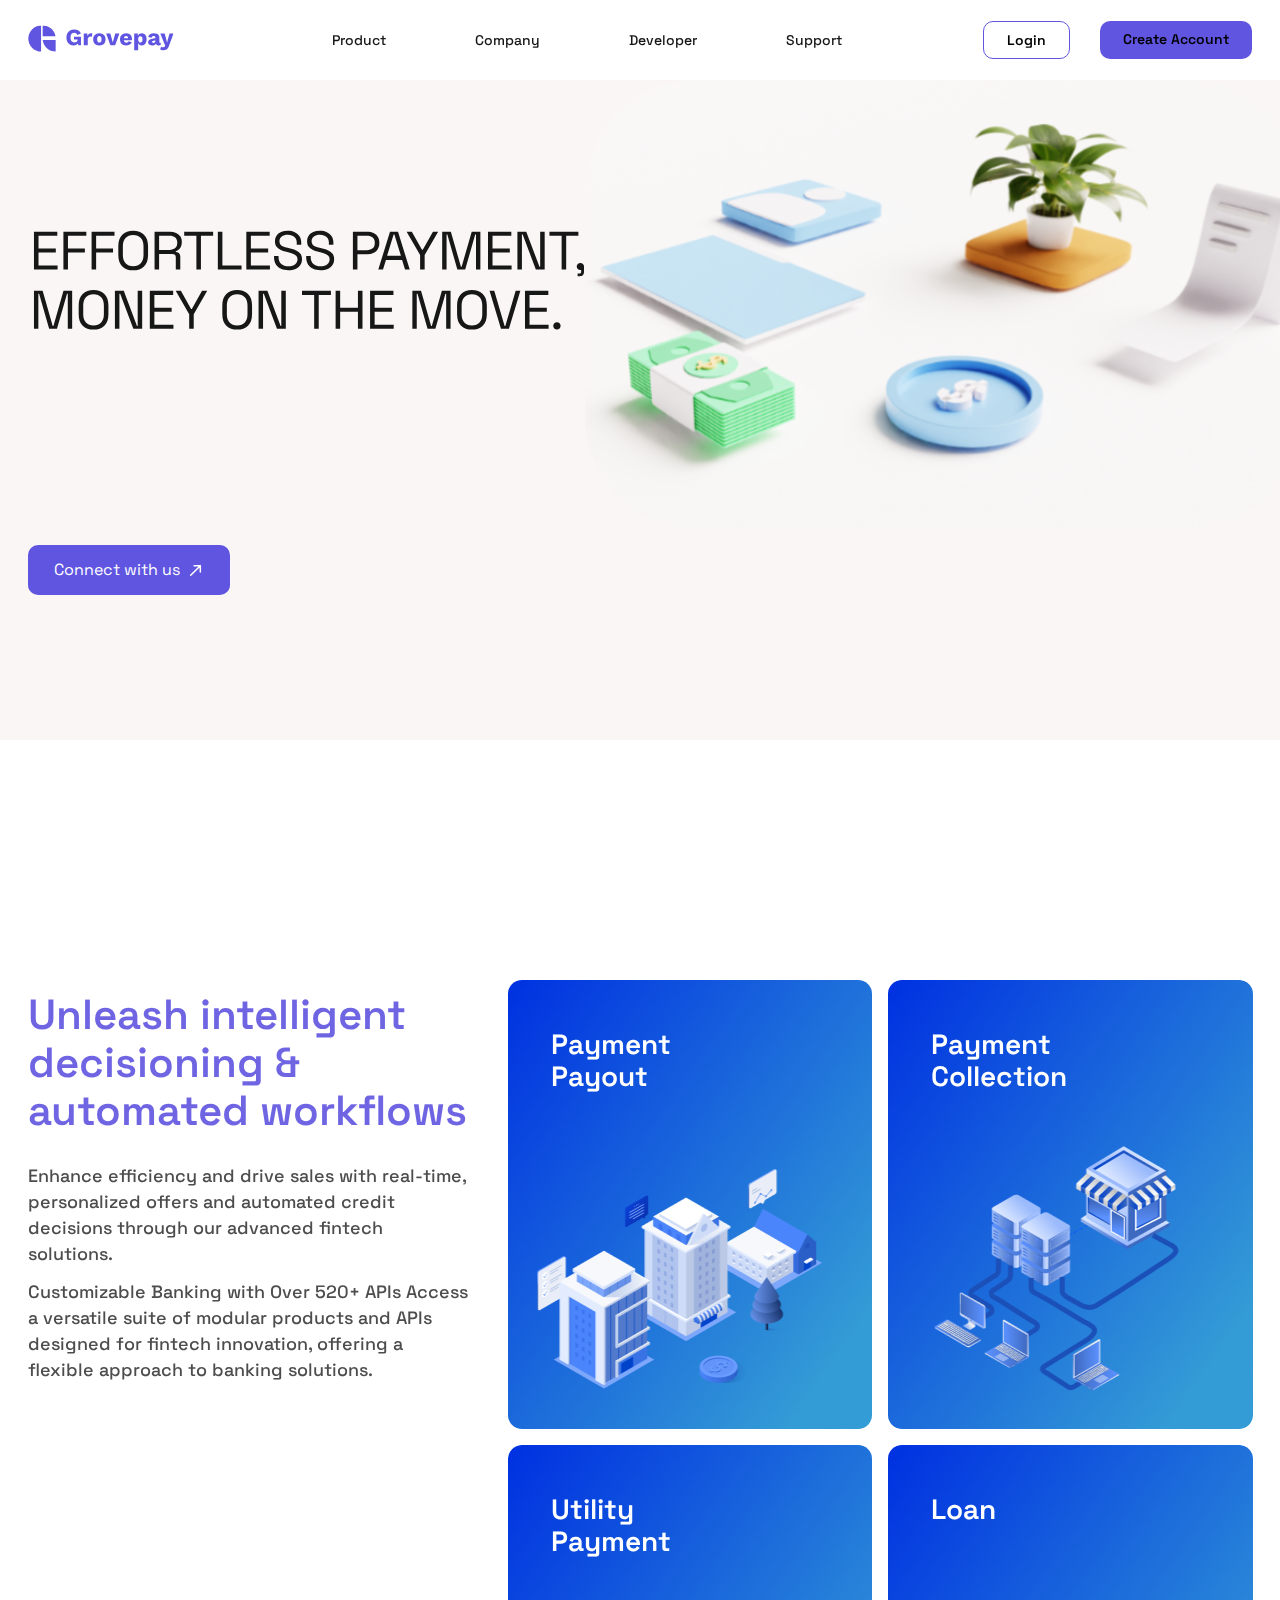
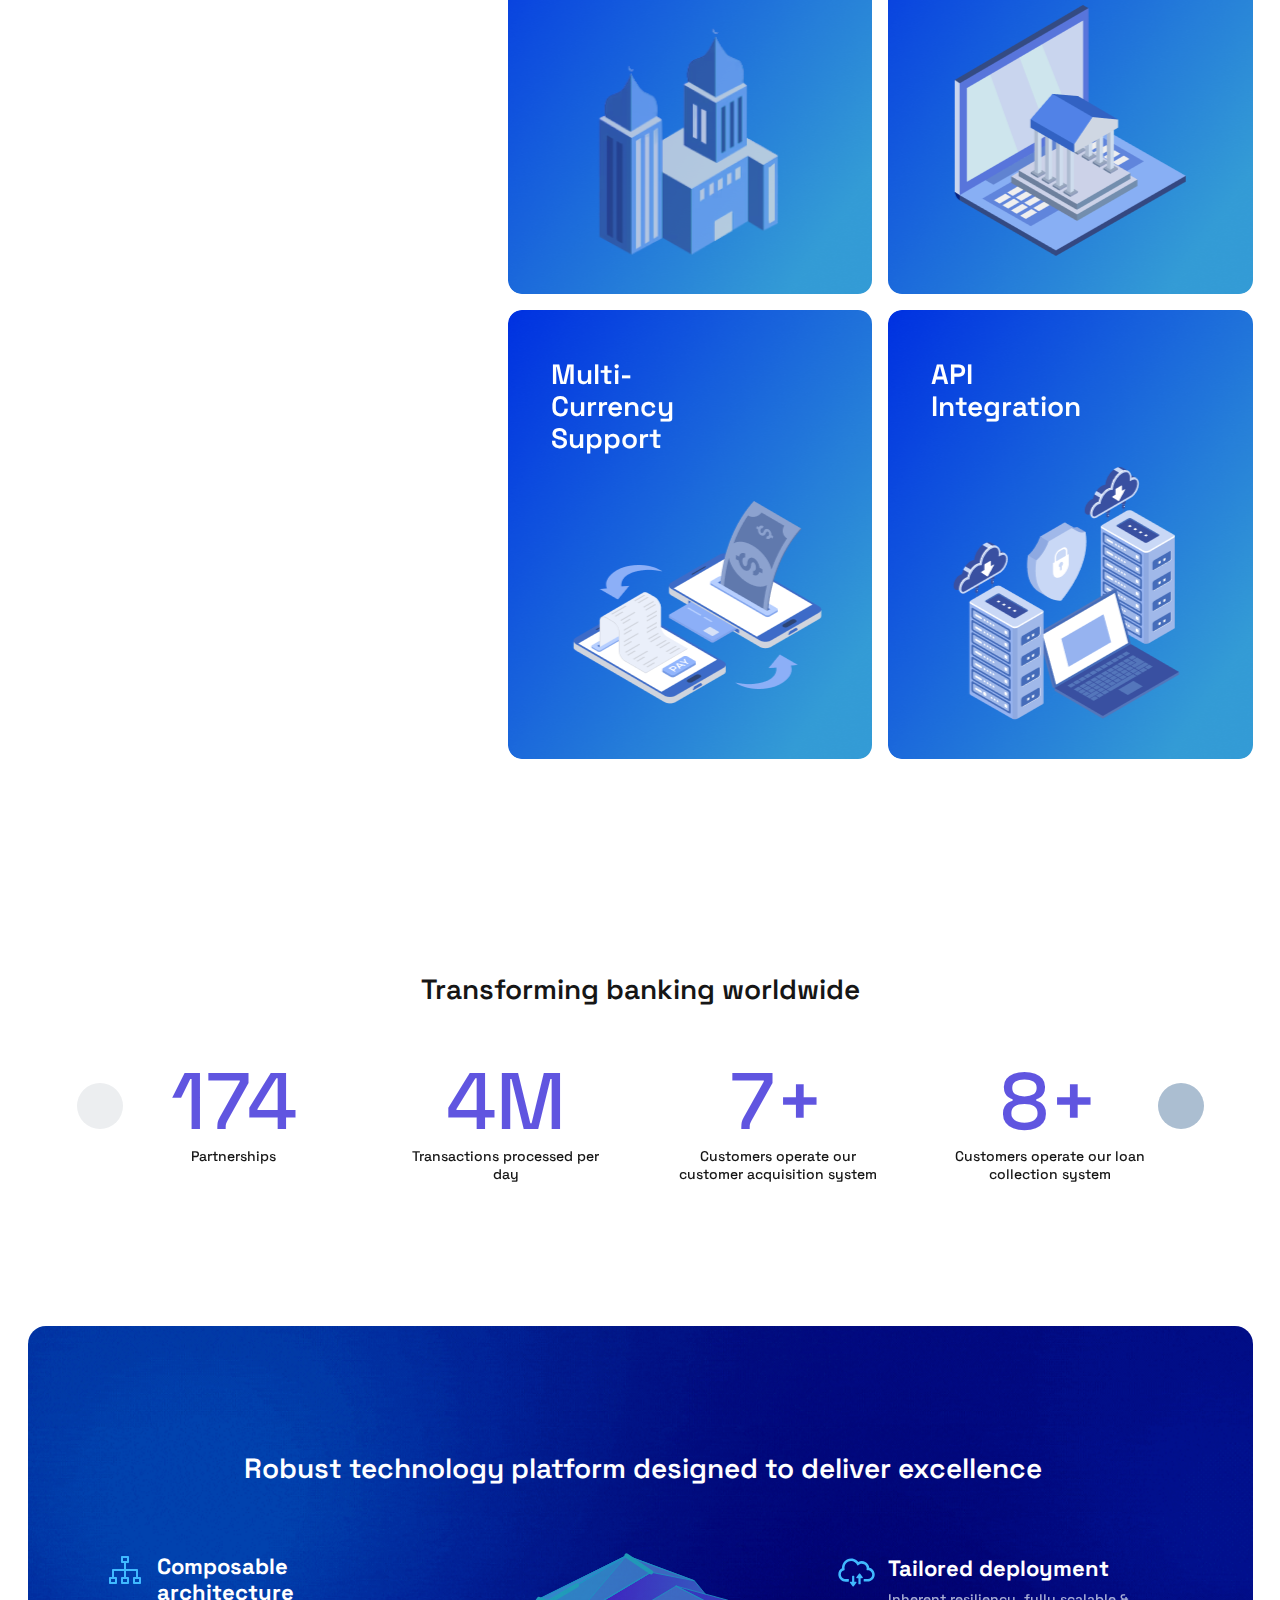
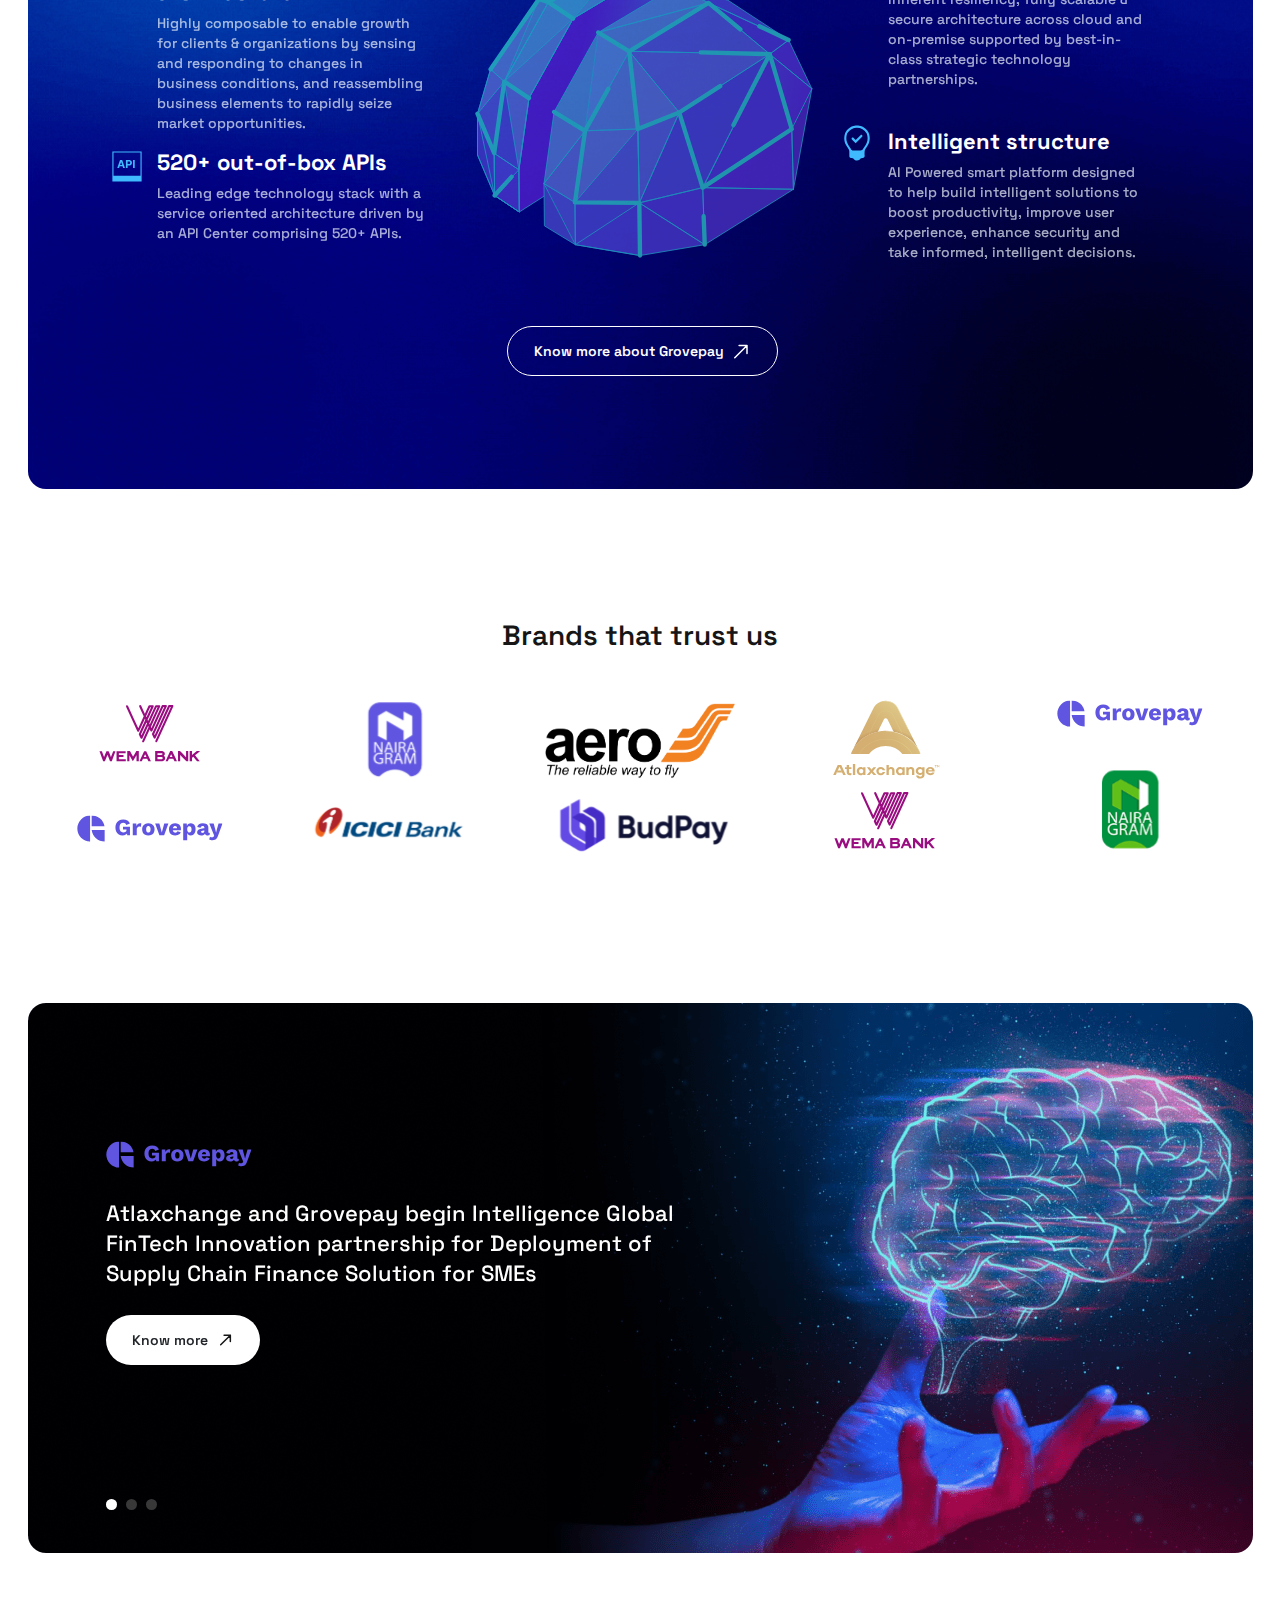
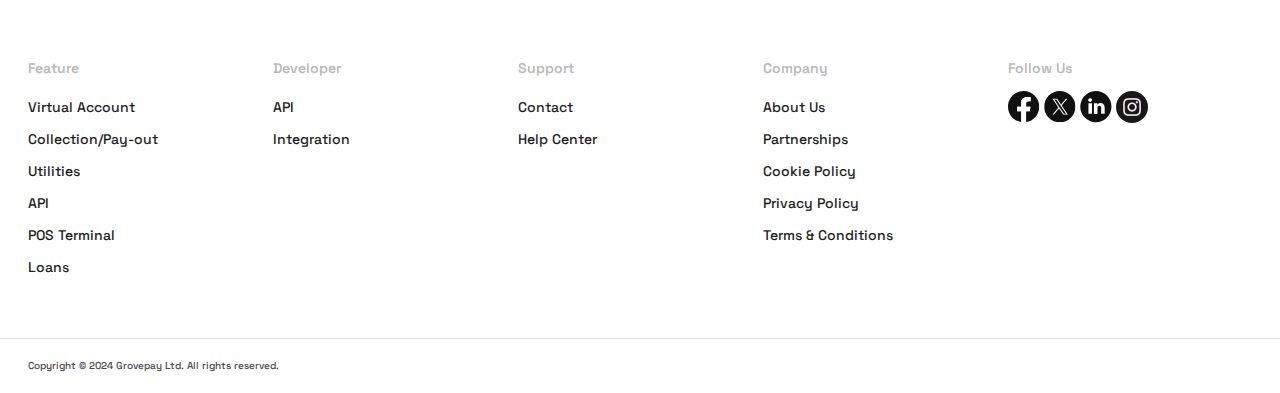
==== commit cac9df1f: "second commit" ====
--- a/index.html
+++ b/index.html
@@ -3,6 +3,7 @@
   <head>
     <meta charset="utf-8" />
     <title>Grovepay -Homepage</title>
+    <link href="css\header.css" rel="stylesheet" />
     <link href="css/bootstrap.min.css" rel="stylesheet" />
     <link rel="icon" type="image/x-icon" href="apple-touch-icon-Cm3a_U9v.png" />
     <!-- slider CSS library -->
@@ -765,7 +766,7 @@
       style="display: none"
     ></p>
     <header class="header-global position-relative" id="header">
-      <nav class="navbar navbar-expand-lg p-0 dark">
+      <nav class="navbar navbar-expand-lg p-0 dark primary-navigation" role="navigation">
         <div class="container p-0">
           <a class="navbar-brand ms-0 p-0" href="index.html">
             <img
@@ -811,63 +812,49 @@
               ></path>
             </svg>
           </a>
-          <div class="collapse navbar-collapse" id="navbarSupportedContent">
+          <div class="collapse navbar-collapse " id="navbarSupportedContent">
             <ul class="navbar-nav me-auto mb-2 mb-lg-0">
-              <li class="nav-item product-hover1">
-                <a class="nav-link"
-                  ><div
-                    onclick="megaMenu('megamenu-product','megamenu-insights','megamenu-careers','megamenu-company');"
-                    onmouseenter="megaMenu('');"
-                    onmouseout="megaMenu('');"
-                  >
-                    Products
-                  </div>
+              <li class="nav-item ">
+                <a class="nav-link      "           >
+                   <div> Product</div>
+                  
+                  
                 </a>
+                  <ul class="dropdown">
+                    <li><a href="virtual.html">Virtual Account</a> </li>
+                    <li><a href="collection-payout.html">Collection/Payout</a> </li>
+                    <li><a href="API.html">API</a> </li>
+                    <li><a href="pos.html">POS Terminal</a> </li>
+                    <li> <a href="multi-currency.html">Multicurrency</a></li>
+                    <li> <a href="utility.html">Utility</a></li>
+                    <li> <a href="loan.html">Loan</a></li>
+                  </ul>
               </li>
-              <li class="nav-item product-hover1">
-                <div></div>
+              
+
+              <li class="nav-item company-hover1">
+                <a class="nav-link"                  >
+                  <div> Company</div>
+                  
+                  
+                </a>
+                  <ul class="dropdown">
+                    <li><a href="about.html">About Us</a> </li>
+                    <li><a href="partners.html">Our Partners</a> </li>
+                   
+                  </ul>
               </li>
-              <li class="nav-item product-hover1">
-                <div></div>
+             
+             
+              <li class="nav-item careers-hover">
+                <a href="API.html" class="nav-link"                  >
+                    <div>Developer</div>
+                 </a                >
               </li>
-
-              <li class="nav-item company-hover1">
-                <a class="nav-link"
-                  ><div
-                    onclick="megaMenu('megamenu-company','megamenu-insights','megamenu-careers','megamenu-product');"
-                    onmouseenter="megaMenu('');"
-                  >
-                    Company
-                  </div>
-                </a>
-              </li>
-              <li class="nav-item company-hover1">
-                <div></div>
-              </li>
-              <li class="nav-item company-hover1">
-                <div></div>
-              </li>
-              <li class="nav-item careers-hover">
-                <a href="API.html" class="nav-link"
-                  ><div
-                    onclick="megaMenu('megamenu-careers','megamenu-product','megamenu-insights','megamenu-company');"
-                    onmouseenter="megaMenu('megamenu-careers','megamenu-product','megamenu-insights','megamenu-company');"
-                  >
-                    Developer
-                  </div></a
-                >
-              </li>
-              <li class="nav-item careers-hover">
-                <div></div>
-              </li>
-              <li class="nav-item careers-hover">
-                <div></div>
-              </li>
-              <li
-                class="nav-item"
-                onmouseenter="megaMenuHide('megamenu-careers','megamenu-product','megamenu-insights','megamenu-company');"
-              >
-                <a class="nav-link" href="support.html"><div>Support</div></a>
+             
+             
+              <li                 >
+                <a class="nav-link" href="support.html"> <div>Support</div></a>
               </li>
             </ul>
             <div
@@ -876,7 +863,7 @@
             >
               <a
                 href="https://app.grovepay.co.uk/login"
-                class="border-link-btn1"
+                class="border-link-btn1" style="color: black;"
                 >Login</a
               >
               <a
@@ -1402,7 +1389,7 @@
 
           <li class="menu-item">
             <a class="companylink"
-              >Company
+               href="about.html">Company
               <svg
                 width="10"
                 height="18"
@@ -1482,7 +1469,7 @@
           </li>
 
           <li class="menu-item">
-            <a>
+            <a href="virtual.html">
               <span class="m-0 d-flex align-items-center lendinglink">
                 Virtual Account
               </span>
@@ -1505,7 +1492,7 @@
           </li>
 
           <li class="menu-item">
-            <a>
+            <a href="collection-payout.html">
               <span class="m-0 d-flex align-items-center transactionlink">
                 Collection & Payout
               </span>
@@ -1527,7 +1514,7 @@
             </a>
           </li>
           <li class="menu-item">
-            <a>
+            <a href="multi-currency.html">
               <span class="m-0 d-flex align-items-center financiallink">
                 Multicurrency Wallet
               </span>
@@ -1599,7 +1586,7 @@
           </li>
 
           <li class="menu-item">
-            <a class="active">
+            <a class="active" href="about.html">
               <span class="m-0 d-flex align-items-center"> Company </span>
               <svg
                 class="d-none"
@@ -1685,96 +1672,13 @@
     <!-- banner crowsel -->
     <section id="banner-carousel" class="slideshow px-0">
       <div class="animate-slider">
-        <div class="item">
-          <video autoplay="" muted="" loop="" class="slider-video">
-            <source src="Add a heading (16).mp4" type="video/mp4" />
-            Your browser does not support HTML5 video.
-          </video>
-          <div class="carousel-info">
+               <div class="item">
+          <img src="svgviewer-output (55).svg" alt="" style="width: 100%; height: fit-content;">
+          <div class="carousel-info" style="margin-top: 100px;">
             <div class="container p-0">
               <div class="col-12 col-md-9 col-lg-7 m-0 pe-md-4 slideanim">
-                <h5 style="color: transparent; margin-bottom: 150px">
-                  Effortless pay <span style="color: white"></span>
-                  <span>ment</span> <br />Money on the<span>ij</span>
-                  <span>move</span>
-                </h5>
-                <a
-                  href="/request-demo/"
-                  class="banner-link-btton m-0"
-                  style="margin-top: 20px"
-                >
-                  <span style="border-radius: 10px">Request demo</span>
-                  <svg
-                    width="16"
-                    height="16"
-                    viewBox="0 0 16 16"
-                    class="ms-2"
-                    fill="none"
-                    xmlns="http://www.w3.org/2000/svg"
-                  >
-                    <path
-                      d="M2.6875 13.3106L12.3418 3.65625M12.3418 3.65625L6.09492 3.65625M12.3418 3.65625V9.90318"
-                      stroke="white"
-                      stroke-width="1.5"
-                      stroke-linecap="round"
-                      stroke-linejoin="round"
-                    ></path>
-                  </svg>
-                </a>
-              </div>
-            </div>
-          </div>
-        </div>
-        <div class="item">
-          <video autoplay="" muted="" loop="" class="slider-video">
-            <source src="Add a heading (16).mp4" type="video/mp4" />
-            Your browser does not support HTML5 video.
-          </video>
-          <div class="carousel-info">
-            <div class="container p-0">
-              <div class="col-12 col-md-9 col-lg-7 m-0 pe-md-4 slideanim">
-                <h5 style="color: transparent; margin-bottom: 150px">
-                  Effortless pay <span style="color: white"></span>
-                  <span>ment</span> <br />Money on the<span>ij</span>
-                  <span>move</span>
-                </h5>
-                <a href="/request-demo/" class="banner-link-btton m-0">
-                  <span style="border-radius: 10px">Ask our experts</span>
-                  <svg
-                    width="16"
-                    height="16"
-                    viewBox="0 0 16 16"
-                    class="ms-2"
-                    fill="none"
-                    xmlns="http://www.w3.org/2000/svg"
-                  >
-                    <path
-                      d="M2.6875 13.3106L12.3418 3.65625M12.3418 3.65625L6.09492 3.65625M12.3418 3.65625V9.90318"
-                      stroke="white"
-                      stroke-width="1.5"
-                      stroke-linecap="round"
-                      stroke-linejoin="round"
-                    ></path>
-                  </svg>
-                </a>
-              </div>
-            </div>
-          </div>
-        </div>
-        <div class="item">
-          <video autoplay="" muted="" loop="" class="slider-video">
-            <source src="Add a heading (16).mp4" type="video/mp4" />
-            Your browser does not support HTML5 video.
-          </video>
-          <div class="carousel-info">
-            <div class="container p-0">
-              <div class="col-12 col-md-9 col-lg-7 m-0 pe-md-4 slideanim">
-                <h5 style="color: transparent; margin-bottom: 150px">
-                  Effortless pay <span style="color: white"></span>
-                  <span>ment</span> <br />Money on the<span>ij</span>
-                  <span>move</span>
-                </h5>
-                <a href="/contact-us/" class="banner-link-btton m-0">
+               
+                <a href="contact.html" class="banner-link-btton m-0">
                   <span style="border-radius: 10px">Connect with us</span>
                   <svg
                     width="16"
@@ -2697,32 +2601,7 @@
     <!-- slicks-single-carousel End -->
 
     <!-- call to action -->
-    <section id="cta" class="home-final px-28">
-      <div class="contain" style="background-image: url(images/cta-bg.png)">
-        <div class="ms-0">
-          <h4 class="m-0">We’d love to hear from you!</h4>
-          <p>Contact us for any other queries</p>
-          <a href="contact.html" class="link-button">
-            <span>Talk to us</span>
-            <svg
-              width="20"
-              height="19"
-              viewBox="0 0 20 19"
-              fill="none"
-              xmlns="http://www.w3.org/2000/svg"
-            >
-              <path
-                d="M3.57178 16.2288L15.8006 4M15.8006 4L7.88784 4M15.8006 4V11.9128"
-                stroke="#161616"
-                stroke-width="1.5"
-                stroke-linecap="round"
-                stroke-linejoin="round"
-              ></path>
-            </svg>
-          </a>
-        </div>
-      </div>
-    </section>
+  
 
     <!-- footer -->
     <!-- footer -->
--- a/css/style.css
+++ b/css/style.css
@@ -1,3 +1,128 @@
+
+/***** menu hover css *****/
+.navbar-nav .nav-link div{   
+  cursor: pointer;
+  position: relative;
+  border: none;
+  background: none; 
+  transition-timing-function: cubic-bezier(0.25, 0.8, 0.25, 1);
+  transition-duration: 400ms;
+  transition-property: color;
+}
+
+.navbar-nav .nav-link div:focus,
+.navbar-nav .nav-link div:hover {
+  /*color: #222;*/
+}
+
+.navbar-nav .nav-link div:focus:after,
+.navbar-nav .nav-link div:hover:after {
+  width: 100%;
+  left: 0%;
+}
+
+.navbar-nav .nav-link div:after {
+  content: "";
+  pointer-events: none;
+  bottom: -2px;
+  left: 50%;
+  position: absolute;
+  width: 0%;
+  height: 2px;
+  background-color: #6055E0;
+  transition-timing-function: cubic-bezier(0.25, 0.8, 0.25, 1);
+  transition-duration: 400ms;
+  transition-property: width, left;
+}
+
+nav {
+  &.primary-navigation {
+    margin: 0 auto;
+    display: block;
+  
+    padding: 120px 0 0 0;  
+    text-align: center;
+    font-size: 16px;
+
+    ul li {
+      list-style: none;
+      margin: 0 auto;
+      
+      display: inline-block;
+      padding: 0 30px;
+      position: relative;
+      text-decoration: none;
+      text-align: center;
+     
+    }
+
+    li a {
+      color: black;
+    }
+
+    li a:hover {
+      color: #6055E0;
+    }
+
+    li:hover {
+      cursor: pointer;
+    }
+
+    ul li ul {
+      visibility: hidden;
+      opacity: 0;
+      position: absolute;
+padding-left: 0;
+      left: 0;
+      display: none;
+      background: white;
+    }
+
+    ul li:hover > ul,
+    ul li ul:hover {
+      visibility: visible;
+      opacity: 1;
+      display: block;
+      min-width: 200px;
+      /* border-radius: 20px; */
+      text-align: left;
+      padding-top: 20px;
+      box-shadow: 0px 3px 5px -1px #ccc;
+    }
+
+    ul li ul li {
+      clear: both;
+      width: 100%;
+      text-align: left;
+      margin-bottom: 20px;
+      border-style: none;
+    }
+
+    ul li ul li a:hover {
+      padding-left: 10px;
+      border-left: 2px solid #6055E0;
+      transition: all 0.3s ease;
+    }
+  }
+}
+
+a {
+
+    text-decoration: none;
+
+    &:hover {
+        color: #6055E0;
+    }
+ 
+}
+
+ ul li ul li a { transition: all 0.5s ease; }
+ 
+
+
+
+
+
 @media only screen and (max-width: 991px) {
   #banner-carousel {
     padding: 0px 0px;
@@ -328,7 +453,7 @@
   font-size: 80px;
   line-height: 76px;
   text-align: center;
-  background: linear-gradient(109deg, #0075FF -1.8%, #0091FF 46.49%, #0025A7 100.09%);
+  background: linear-gradient(109deg, #6055E0 -1.8%, #6055E0 46.49%, #6055E0 100.09%);
   -webkit-background-clip: text;
   -webkit-text-fill-color: transparent;
   background-clip: text;
@@ -1493,7 +1618,7 @@
 }
 
 #translating .wrap .flip-box-front {
-  background: linear-gradient(154deg, #002CC9 0%, #00B6DE 100%);
+  background: linear-gradient(154deg, #6055e0 0%, #00B6DE 100%);
   background-repeat: no-repeat;
   background-size: cover;
   background-position: center;
--- a/css/style-final.css
+++ b/css/style-final.css
@@ -17,7 +17,7 @@
   font-weight: 600;
   line-height: 48px;
   opacity: 0.9;
-  background: var(--text-gradient, linear-gradient(133deg, #0075FF 0%, #0091FF 47.4%, #0025A7 100%));
+  background: var(--text-gradient, linear-gradient(133deg, #6055E0 0%, #6055E0 47.4%, #6055E0 100%));
   background-clip: text;
   -webkit-background-clip: text;
   -webkit-text-fill-color: transparent;
@@ -150,7 +150,7 @@
   min-height: auto;
   background-image: none !important;
   border-radius: 12px;
-  background: linear-gradient(147deg, #00408B -21.27%, #0037C6 25.18%, #029CB1 96.91%) !important;
+  background: linear-gradient(147deg, #6055E0 -21.27%, #6055E0 25.18%, #6055E0 96.91%) !important;
 }
 #intelligent.islamic .slick-slide img {
   max-height: 131px;
@@ -240,7 +240,7 @@
   font-size: 80px;
   line-height: 76px;
   text-align: center;
-  background: linear-gradient(109deg, #0075FF -1.8%, #0091FF 46.49%, #0025A7 100.09%);
+  background: linear-gradient(109deg, #6055E0 -1.8%, #6055E0 46.49%, #6055E0 100.09%);
   -webkit-background-clip: text;
   -webkit-text-fill-color: transparent;
   background-clip: text;
@@ -315,7 +315,7 @@
 #technology-platform .container {
   max-width: 1385px;
   padding: 124px 75px 113px 80px;
-  background-color: #1A3C96;
+  background-color: #6055E0;
   border-radius: 18px;
   background-position: center;
   background-size: cover;
@@ -382,7 +382,7 @@
 }
 #technology-platform .container .link-btn:hover {
   background-color: #fff;
-  color: #0653C7;
+  color: #6055E0;
   transition-duration: 0.4s;
 }
 #technology-platform .container .link-btn:hover svg {
@@ -452,7 +452,7 @@
   line-height: 18px;
   display: flex;
   align-items: center;
-  color: #1569E7;
+  color: #6055E0;
 }
 #stories-accordians .contian .accordion-item .accordion-body .success-stories .slider-content .auther-container .auther-info .occupation {
   font-weight: 600;
@@ -475,7 +475,7 @@
   font-weight: 600;
   font-size: 12px;
   line-height: 20px;
-  color: #1569E7;
+  color: #6055E0;
 }
 #stories-accordians .contian .accordion-item .accordion-body .case-studies .download-link svg, #stories-accordians .contian .accordion-item .accordion-body .brochures .download-link svg, #stories-accordians .contian .accordion-item .accordion-body .whitepapers .download-link svg, #stories-accordians .contian .accordion-item .accordion-body .events .download-link svg {
   max-width: 12px;
@@ -502,7 +502,7 @@
   font-weight: 600;
   font-size: 12px;
   line-height: 20px;
-  background: linear-gradient(109deg, #0075FF -1.8%, #0091FF 46.49%, #0025A7 100.09%);
+  background: linear-gradient(109deg, #6055E0 -1.8%, #6055E0 46.49%, #6055E0 100.09%);
   -webkit-background-clip: text;
   -webkit-text-fill-color: transparent;
   background-clip: text;
@@ -594,7 +594,7 @@
 }
 #stories-tab .container .nav .nav-link.active {
   color: #fff;
-  background: #0653C7;
+  background: #6055E0;
 }
 #stories-tab .container .nav .nav-link.active:hover {
   color: #fff;
@@ -617,7 +617,7 @@
   }
 }
 #stories-tab .container .nav .nav-link:hover {
-  color: #1569E7;
+  color: #6055E0;
 }
 #stories-tab .container .tab-content {
   height: auto;
@@ -767,7 +767,7 @@
   font-weight: 600;
   font-size: 12px;
   line-height: 16px;
-  background: linear-gradient(109deg, #0075FF -1.8%, #0091FF 46.49%, #0025A7 100.09%);
+  background: linear-gradient(109deg, #6055E0 -1.8%, #6055E0 46.49%, #6055E0 100.09%);
   -webkit-background-clip: text;
   -webkit-text-fill-color: transparent;
   background-clip: text;
@@ -777,7 +777,7 @@
   font-weight: 600;
   font-size: 12px;
   line-height: 20px;
-  background: linear-gradient(109deg, #0075FF -1.8%, #0091FF 46.49%, #0025A7 100.09%);
+  background: linear-gradient(109deg, #6055E0 -1.8%, #0091FF 46.49%, #6055E0 100.09%);
   -webkit-background-clip: text;
   -webkit-text-fill-color: transparent;
   background-clip: text;
@@ -952,7 +952,7 @@
   font-weight: 600;
   font-size: 12px;
   line-height: 20px;
-  color: #1569E7;
+  color: #6055E0;
 }
 #stories-tab .container .tab-content #v-pills-events .events .slider-content .detail .time-stamp img {
   max-height: 14px;
--- a/css/flip-box.css
+++ b/css/flip-box.css
@@ -146,7 +146,7 @@
     padding: 16.42px 26px;
     color: #fff;
     border: 0px;
-    background-image: linear-gradient(45deg,#2B1FB6,#0085FF,#2B1FB6 95.64%);
+    background-image: linear-gradient(45deg,#6055E0,#6055E0,#6355e0 95.64%);
     background-size: 300% 400%;
     transition: 0.6s all;
     display: block;
@@ -156,7 +156,7 @@
 
 
   #intelligent .flip-button:hover{
-    background-image: linear-gradient(45deg,#2B1FB6,#00aeff,#2B1FB6);
+    background-image: linear-gradient(45deg, #2b1fb6, #00aeff, #2b1fb6);
     background-position: 75% 10%;
     transform: perspective(100px);
     color: #fff;
@@ -216,7 +216,7 @@
 
 #transaction-flip-box .flip-box .flip-box-back .inner {
   border-radius: 12px;
-  background: linear-gradient(147deg, #00408B -21.27%, #0037C6 25.18%, #029CB1 96.91%);
+  background: linear-gradient(147deg, #6055E0 -21.27%, #6055E0 25.18%, #6055E0 96.91%);
   padding: 55px 38px 40px;
   display: block !important;
   height: fit-content;
--- a/css/sassy-social-share-public.css
+++ b/css/sassy-social-share-public.css
@@ -1 +1,545 @@
-#heateor_sss_error{color:red;margin:7px 0}#heateor_sss_sharing_more_providers .filter svg{position:absolute;left:16px;top:18px}div.heateor_sss_sharing_ul a:link,div.heateor_sss_sharing_ul a:focus{text-decoration:none;background:transparent!important}.heateor_sss_login_container{margin:2px 0}.heateor_sss_login_container img,.heateor_sss_sharing_container img{cursor:pointer;margin:2px;border:none}.heateor_sss_login_container img{display:none;float:left}#heateor_sss_loading_image{display:block!important;float:none}.heateor_sss_error{background-color:#ffffe0;border:1px solid #e6db55;padding:5px;margin:10px}#heateor_sss_sharing_more_providers{position:fixed;top:50%;left:47%;background:#fafafa;width:650px;margin:-180px 0 0 -300px;z-index:10000000;text-shadow:none!important;height:308px}#heateor_sss_mastodon_popup_bg,#heateor_sss_popup_bg{background:url(../images/transparent_bg.png);bottom:0;display:block;left:0;position:fixed;right:0;top:0;z-index:10000}#heateor_sss_sharing_more_providers .title{font-size:14px!important;height:auto!important;background:#58b8f8!important;border-bottom:1px solid #d7d7d7!important;color:#fff;font-weight:700;letter-spacing:inherit;line-height:34px!important;padding:0!important;text-align:center;text-transform:none;margin:0!important;text-shadow:none!important;width:100%}#heateor_sss_sharing_more_providers *{font-family:Arial,Helvetica,sans-serif}#heateor_sss_sharing_more_providers #heateor_sss_sharing_more_content{background:#fafafa;border-radius:4px;color:#555;height:auto;width:100%}#heateor_sss_sharing_more_providers .filter{margin:0;padding:10px 0 0;position:relative;width:100%}#heateor_sss_sharing_more_providers .all-services{clear:both;height:250px;overflow:auto}#heateor_sss_sharing_more_content .all-services ul{margin:10px!important;overflow:hidden;list-style:none;padding-left:0!important;position:static!important;width:auto!important}#heateor_sss_sharing_more_content .all-services ul li{padding:0;margin:0 0 0 5px;background:0 0!important;float:left;width:24.1%;text-align:left!important}#heateor_sss_sharing_more_providers .close-button img{margin:0}#heateor_sss_sharing_more_providers .close-button.separated{background:0 0!important;border:none!important;box-shadow:none!important;width:auto!important;height:auto!important;z-index:1000}#heateor_sss_sharing_more_providers .close-button{height:auto!important;width:auto!important;left:auto!important;display:block!important;color:#555!important;cursor:pointer!important;font-size:29px!important;line-height:29px!important;margin:0!important;padding:0!important;position:absolute;right:-16px;top:-16px}#heateor_sss_sharing_more_providers .filter input.search{width:96%;display:block;float:none;font-family:"open sans","helvetica neue",helvetica,arial,sans-serif;font-weight:300;height:auto;line-height:inherit;margin:0 11px;padding:5px 8px 5px 27px;border:1px solid #ccc!important;color:#000;background:#fff!important;font-size:16px!important;text-align:left!important;max-width:-webkit-fill-available}#heateor_sss_sharing_more_providers .footer-panel{background:#fff;border-top:1px solid #d7d7d7;padding:6px 0;width:100%;color:#fff}#heateor_sss_sharing_more_providers .footer-panel p{background-color:transparent;top:0;text-align:left!important;color:#000;font-family:'helvetica neue',arial,helvetica,sans-serif;font-size:12px;line-height:1.2;margin:0!important;padding:0 6px!important;text-indent:0!important}#heateor_sss_sharing_more_providers .footer-panel a{color:#fff;text-decoration:none;font-weight:700;text-indent:0!important}#heateor_sss_sharing_more_providers .all-services ul li a span{width:51%}#heateor_sss_sharing_more_providers .all-services ul li a{border-radius:3px;color:#666!important;display:block;font-size:12px;height:auto;line-height:20px;overflow:hidden;padding:8px 8px 8px 1px;text-decoration:none!important;text-overflow:ellipsis;white-space:nowrap;border:none!important;text-indent:0!important;background:0 0!important;text-shadow:none}.heateor_sss_share_count{display:block;text-indent:0!important;visibility:hidden;background-color:#58b8f8!important;width:5px;height:auto;text-align:center;min-width:8px!important;padding:1px 4px!important;color:#fff!important;font-family:'Open Sans',arial,sans-serif!important;font-size:10px!important;font-weight:600!important;-webkit-border-radius:15px!important;border-radius:15px!important;-webkit-box-shadow:0 2px 2px rgba(0,0,0,.4);box-shadow:0 2px 2px rgba(0,0,0,.4);text-shadow:0 -1px 0 rgba(0,0,0,.2);line-height:14px!important;border:2px solid #fff!important;z-index:1;margin:2px auto!important;box-sizing:content-box!important}.heateor_sss_share_count,.heateor_sss_vertical_sharing{-webkit-box-sizing:content-box!important;-moz-box-sizing:content-box!important}div.heateor_sss_follow_ul,div.heateor_sss_sharing_ul{padding-left:0!important;margin:1px 0!important}#heateor_sss_mastodon_popup_close img,#heateor_sss_sharing_popup_close img{opacity:1!important;background:0 0!important;border:none!important;outline:0!important;box-shadow:none!important;width:auto!important;height:auto!important;top:inherit!important;right:inherit!important;left:9px!important;padding:0!important}div.heateor_sss_follow_ul .heateorSssSharingRound,div.heateor_sss_sharing_ul .heateorSssSharingRound{background:0 0!important}.heateor_sss_square_count{display:none;text-align:center;font-weight:bolder;font-family:sans-serif;font-style:normal;font-size:.6em;visibility:hidden}div.heateor_sss_follow_ul a,div.heateor_sss_horizontal_sharing div.heateor_sss_sharing_ul a{float:left;padding:0!important;list-style:none!important;border:none!important;margin:2px}.heateorSssSharing,.heateorSssSharingButton{display:block;cursor:pointer;margin:2px}div.heateor_sss_follow_ul a:before,div.heateor_sss_sharing_ul a:before{content:none!important}div.heateor_sss_follow_ul a{width:auto}.heateor_sss_vertical_sharing{background:0 0;-webkit-box-shadow:0 1px 4px 1px rgba(0,0,0,.1);box-shadow:0 1px 4px 1px rgba(0,0,0,.1);position:fixed;overflow:visible;z-index:10000000;display:block;padding:10px;border-radius:4px;opacity:1;box-sizing:content-box!important}div.heateor_sss_horizontal_counter li.heateor_sss_facebook_share,div.heateor_sss_horizontal_sharing li.heateor_sss_facebook_share{width:96px}li.heateor_sss_facebook_like .fb-like span,li.heateor_sss_facebook_recommend .fb-like span,li.heateor_sss_facebook_share .fb-share-button span{vertical-align:top!important}li.heateor_sss_facebook_like .fb-like span iframe,li.heateor_sss_facebook_recommend .fb-like span iframe{max-width:none!important;z-index:1000}.heateor_sss_counter_container li{height:21px}.heateorSssTCBackground:hover{border-width:0!important;background-color:transparent}.heateorSssTCBackground{border-width:0!important;background-color:transparent!important;font-style:normal;word-wrap:normal;color:#666;line-height:1;visibility:hidden}.heateorSssSharingSvg{width:100%;height:100%}.heateorSssSharing{float:left;border:none}.heateorSssSharingArrow{height:16px;width:16px;cursor:pointer;margin-top:10px}.heateorSssPushIn{background:url(data:image/svg+xml;charset=utf8,%3Csvg%20xmlns%3D%22http%3A%2F%2Fwww.w3.org%2F2000%2Fsvg%22%20width%3D%22100%25%22%20height%3D%22100%25%22%20viewBox%3D%220%200%2030%2030%22%3E%0A%3Cpath%20d%3D%22M%207%206%20q%202%206%2010%206%20v%20-6%20l%206%209%20l%20-6%209%20v%20-6%20q%20-10%202%20-10%20-12%22%20stroke-width%3D%221%22%20stroke%3D%22%23000%22%20fill%3D%22%23000%22%20stroke-linecap%3D%22round%22%3E%3C%2Fpath%3E%3C%2Fsvg%3E) left no-repeat}.heateorSssPullOut{background:url(data:image/svg+xml;charset=utf8,%3Csvg%20xmlns%3D%22http%3A%2F%2Fwww.w3.org%2F2000%2Fsvg%22%20width%3D%22100%25%22%20height%3D%22100%25%22%20viewBox%3D%220%200%2030%2030%22%3E%0A%3Cpath%20d%3D%22M%2023%206%20q%20-2%206%20-10%206%20v%20-6%20l%20-6%209%20l%206%209%20v%20-6%20q%2010%202%2010%20-12%22%20stroke-width%3D%221%22%20stroke%3D%22%23000%22%20fill%3D%22%23000%22%20stroke-linecap%3D%22round%22%3E%3C%2Fpath%3E%3C%2Fsvg%3E) left no-repeat}.heateorSssCommentingTabs li{padding-left:0!important;float:left;margin:0 1em 0 0 !important;list-style:none;color:#aaa;display:block;cursor:pointer;font-size:.85em}div.heateorSssTotalShareCount{word-wrap:normal!important;font-weight:bolder;font-family:sans-serif;padding:0;margin:0;text-align:center}div.heateorSssTotalShareText{word-wrap:normal!important;margin:0;padding:0;text-align:center}div.heateor_sss_horizontal_sharing li{width:auto}div.heateor_sss_horizontal_sharing li.heateor_sss_facebook_like{width:91px}div.heateor_sss_horizontal_sharing li.heateor_sss_facebook_recommend{width:145px}div.heateor_sss_horizontal_sharing li.heateor_sss_twitter_tweet{width:95px}div.heateor_sss_horizontal_sharing li.heateor_sss_linkedin_share span{vertical-align:text-top!important}div.heateor_sss_horizontal_sharing li.heateor_sss_linkedin_share{width:96px}div.heateor_sss_horizontal_sharing li.heateor_sss_buffer_share{width:108px}div.heateor_sss_horizontal_sharing li.heateor_sss_reddit_badge{width:130px}div.heateor_sss_horizontal_sharing li.heateor_sss_yummly{width:106px}div.heateor_sss_horizontal_sharing li.heateor_sss_pinterest_pin{width:76px}div.heateor_sss_horizontal_sharing li.heateor_sss_xing{width:98px}.heateor_sss_sharing_container a{padding:0!important;box-shadow:none!important;border:none!important}.heateorSssClear{clear:both}div.course_instructor_widget .heateor_sss_vertical_sharing{display:none!important}@media screen and (max-width:783px){#heateor_sss_sharing_more_providers{width:80%;left:60%;margin-left:-50%;text-shadow:none!important}}@media screen and (max-width:752px){#heateor_sss_sharing_more_content .all-services ul li{width:32.1%}}@media screen and (max-width:590px){#heateor_sss_sharing_more_content .all-services ul li{width:48.1%}#heateor_sss_sharing_more_providers .filter input.search{width:93%}}@media screen and (max-width:413px){#heateor_sss_sharing_more_content .all-services ul li{width:100%}}div.heateor_sss_bottom_sharing{margin-bottom:0}div.heateor_sss_sharing_container a:before,div.heateor_sss_follow_icons_container a:before{content:none}.heateor_sss_mastodon_popup_button{background:linear-gradient(#ec1b23,#d43116);padding:8px 0 10px;font-size:18px;border:0;color:#fff;border-radius:8px;margin:4px auto;font-weight:bolder;width:35%;cursor:pointer;border-bottom-style:groove;border-bottom-width:5px;border-bottom-color: rgb(0,0,0,.2)}@media screen and (max-width: 783px)#heateor_sss_sharing_more_providers .filter input.search{border:1px solid #ccc;width:92.8%}div.heateor_sss_follow_icons_container svg,div.heateor_sss_sharing_container svg{width:100%;height:100%}+#heateor_sss_error {
+    color: red;
+    margin: 7px 0
+}
+
+#heateor_sss_sharing_more_providers .filter svg {
+    position: absolute;
+    left: 16px;
+    top: 18px
+}
+
+div.heateor_sss_sharing_ul a:link,
+div.heateor_sss_sharing_ul a:focus {
+    text-decoration: none;
+    background: transparent !important
+}
+
+.heateor_sss_login_container {
+    margin: 2px 0
+}
+
+.heateor_sss_login_container img,
+.heateor_sss_sharing_container img {
+    cursor: pointer;
+    margin: 2px;
+    border: none
+}
+
+.heateor_sss_login_container img {
+    display: none;
+    float: left
+}
+
+#heateor_sss_loading_image {
+    display: block !important;
+    float: none
+}
+
+.heateor_sss_error {
+    background-color: #ffffe0;
+    border: 1px solid #e6db55;
+    padding: 5px;
+    margin: 10px
+}
+
+#heateor_sss_sharing_more_providers {
+    position: fixed;
+    top: 50%;
+    left: 47%;
+    background: #fafafa;
+    width: 650px;
+    margin: -180px 0 0 -300px;
+    z-index: 10000000;
+    text-shadow: none !important;
+    height: 308px
+}
+
+#heateor_sss_mastodon_popup_bg,
+#heateor_sss_popup_bg {
+    background: url(../images/transparent_bg.png);
+    bottom: 0;
+    display: block;
+    left: 0;
+    position: fixed;
+    right: 0;
+    top: 0;
+    z-index: 10000
+}
+
+#heateor_sss_sharing_more_providers .title {
+    font-size: 14px !important;
+    height: auto !important;
+    background: #58b8f8 !important;
+    border-bottom: 1px solid #d7d7d7 !important;
+    color: #fff;
+    font-weight: 700;
+    letter-spacing: inherit;
+    line-height: 34px !important;
+    padding: 0 !important;
+    text-align: center;
+    text-transform: none;
+    margin: 0 !important;
+    text-shadow: none !important;
+    width: 100%
+}
+
+#heateor_sss_sharing_more_providers * {
+    font-family: Arial, Helvetica, sans-serif
+}
+
+#heateor_sss_sharing_more_providers #heateor_sss_sharing_more_content {
+    background: #fafafa;
+    border-radius: 4px;
+    color: #555;
+    height: auto;
+    width: 100%
+}
+
+#heateor_sss_sharing_more_providers .filter {
+    margin: 0;
+    padding: 10px 0 0;
+    position: relative;
+    width: 100%
+}
+
+#heateor_sss_sharing_more_providers .all-services {
+    clear: both;
+    height: 250px;
+    overflow: auto
+}
+
+#heateor_sss_sharing_more_content .all-services ul {
+    margin: 10px !important;
+    overflow: hidden;
+    list-style: none;
+    padding-left: 0 !important;
+    position: static !important;
+    width: auto !important
+}
+
+#heateor_sss_sharing_more_content .all-services ul li {
+    padding: 0;
+    margin: 0 0 0 5px;
+    background: 0 0 !important;
+    float: left;
+    width: 24.1%;
+    text-align: left !important
+}
+
+#heateor_sss_sharing_more_providers .close-button img {
+    margin: 0
+}
+
+#heateor_sss_sharing_more_providers .close-button.separated {
+    background: 0 0 !important;
+    border: none !important;
+    box-shadow: none !important;
+    width: auto !important;
+    height: auto !important;
+    z-index: 1000
+}
+
+#heateor_sss_sharing_more_providers .close-button {
+    height: auto !important;
+    width: auto !important;
+    left: auto !important;
+    display: block !important;
+    color: #555 !important;
+    cursor: pointer !important;
+    font-size: 29px !important;
+    line-height: 29px !important;
+    margin: 0 !important;
+    padding: 0 !important;
+    position: absolute;
+    right: -16px;
+    top: -16px
+}
+
+#heateor_sss_sharing_more_providers .filter input.search {
+    width: 96%;
+    display: block;
+    float: none;
+    font-family: "open sans", "helvetica neue", helvetica, arial, sans-serif;
+    font-weight: 300;
+    height: auto;
+    line-height: inherit;
+    margin: 0 11px;
+    padding: 5px 8px 5px 27px;
+    border: 1px solid #ccc !important;
+    color: #000;
+    background: #fff !important;
+    font-size: 16px !important;
+    text-align: left !important;
+    max-width: -webkit-fill-available
+}
+
+#heateor_sss_sharing_more_providers .footer-panel {
+    background: #fff;
+    border-top: 1px solid #d7d7d7;
+    padding: 6px 0;
+    width: 100%;
+    color: #fff
+}
+
+#heateor_sss_sharing_more_providers .footer-panel p {
+    background-color: transparent;
+    top: 0;
+    text-align: left !important;
+    color: #000;
+    font-family: 'helvetica neue', arial, helvetica, sans-serif;
+    font-size: 12px;
+    line-height: 1.2;
+    margin: 0 !important;
+    padding: 0 6px !important;
+    text-indent: 0 !important
+}
+
+#heateor_sss_sharing_more_providers .footer-panel a {
+    color: #fff;
+    text-decoration: none;
+    font-weight: 700;
+    text-indent: 0 !important
+}
+
+#heateor_sss_sharing_more_providers .all-services ul li a span {
+    width: 51%
+}
+
+#heateor_sss_sharing_more_providers .all-services ul li a {
+    border-radius: 3px;
+    color: #666 !important;
+    display: block;
+    font-size: 12px;
+    height: auto;
+    line-height: 20px;
+    overflow: hidden;
+    padding: 8px 8px 8px 1px;
+    text-decoration: none !important;
+    text-overflow: ellipsis;
+    white-space: nowrap;
+    border: none !important;
+    text-indent: 0 !important;
+    background: 0 0 !important;
+    text-shadow: none
+}
+
+.heateor_sss_share_count {
+    display: block;
+    text-indent: 0 !important;
+    visibility: hidden;
+    background-color: #58b8f8 !important;
+    width: 5px;
+    height: auto;
+    text-align: center;
+    min-width: 8px !important;
+    padding: 1px 4px !important;
+    color: #fff !important;
+    font-family: 'Open Sans', arial, sans-serif !important;
+    font-size: 10px !important;
+    font-weight: 600 !important;
+    -webkit-border-radius: 15px !important;
+    border-radius: 15px !important;
+    -webkit-box-shadow: 0 2px 2px rgba(0, 0, 0, .4);
+    box-shadow: 0 2px 2px rgba(0, 0, 0, .4);
+    text-shadow: 0 -1px 0 rgba(0, 0, 0, .2);
+    line-height: 14px !important;
+    border: 2px solid #fff !important;
+    z-index: 1;
+    margin: 2px auto !important;
+    box-sizing: content-box !important
+}
+
+.heateor_sss_share_count,
+.heateor_sss_vertical_sharing {
+    -webkit-box-sizing: content-box !important;
+    -moz-box-sizing: content-box !important
+}
+
+div.heateor_sss_follow_ul,
+div.heateor_sss_sharing_ul {
+    padding-left: 0 !important;
+    margin: 1px 0 !important
+}
+
+#heateor_sss_mastodon_popup_close img,
+#heateor_sss_sharing_popup_close img {
+    opacity: 1 !important;
+    background: 0 0 !important;
+    border: none !important;
+    outline: 0 !important;
+    box-shadow: none !important;
+    width: auto !important;
+    height: auto !important;
+    top: inherit !important;
+    right: inherit !important;
+    left: 9px !important;
+    padding: 0 !important
+}
+
+div.heateor_sss_follow_ul .heateorSssSharingRound,
+div.heateor_sss_sharing_ul .heateorSssSharingRound {
+    background: 0 0 !important
+}
+
+.heateor_sss_square_count {
+    display: none;
+    text-align: center;
+    font-weight: bolder;
+    font-family: sans-serif;
+    font-style: normal;
+    font-size: .6em;
+    visibility: hidden
+}
+
+div.heateor_sss_follow_ul a,
+div.heateor_sss_horizontal_sharing div.heateor_sss_sharing_ul a {
+    float: left;
+    padding: 0 !important;
+    list-style: none !important;
+    border: none !important;
+    margin: 2px
+}
+
+.heateorSssSharing,
+.heateorSssSharingButton {
+    display: block;
+    cursor: pointer;
+    margin: 2px
+}
+
+div.heateor_sss_follow_ul a:before,
+div.heateor_sss_sharing_ul a:before {
+    content: none !important
+}
+
+div.heateor_sss_follow_ul a {
+    width: auto
+}
+
+.heateor_sss_vertical_sharing {
+    background: 0 0;
+    -webkit-box-shadow: 0 1px 4px 1px rgba(0, 0, 0, .1);
+    box-shadow: 0 1px 4px 1px rgba(0, 0, 0, .1);
+    position: fixed;
+    overflow: visible;
+    z-index: 10000000;
+    display: block;
+    padding: 10px;
+    border-radius: 4px;
+    opacity: 1;
+    box-sizing: content-box !important
+}
+
+div.heateor_sss_horizontal_counter li.heateor_sss_facebook_share,
+div.heateor_sss_horizontal_sharing li.heateor_sss_facebook_share {
+    width: 96px
+}
+
+li.heateor_sss_facebook_like .fb-like span,
+li.heateor_sss_facebook_recommend .fb-like span,
+li.heateor_sss_facebook_share .fb-share-button span {
+    vertical-align: top !important
+}
+
+li.heateor_sss_facebook_like .fb-like span iframe,
+li.heateor_sss_facebook_recommend .fb-like span iframe {
+    max-width: none !important;
+    z-index: 1000
+}
+
+.heateor_sss_counter_container li {
+    height: 21px
+}
+
+.heateorSssTCBackground:hover {
+    border-width: 0 !important;
+    background-color: transparent
+}
+
+.heateorSssTCBackground {
+    border-width: 0 !important;
+    background-color: transparent !important;
+    font-style: normal;
+    word-wrap: normal;
+    color: #666;
+    line-height: 1;
+    visibility: hidden
+}
+
+.heateorSssSharingSvg {
+    width: 100%;
+    height: 100%
+}
+
+.heateorSssSharing {
+    float: left;
+    border: none
+}
+
+.heateorSssSharingArrow {
+    height: 16px;
+    width: 16px;
+    cursor: pointer;
+    margin-top: 10px
+}
+
+.heateorSssPushIn {
+    background: url(data:image/svg+xml;charset=utf8,%3Csvg%20xmlns%3D%22http%3A%2F%2Fwww.w3.org%2F2000%2Fsvg%22%20width%3D%22100%25%22%20height%3D%22100%25%22%20viewBox%3D%220%200%2030%2030%22%3E%0A%3Cpath%20d%3D%22M%207%206%20q%202%206%2010%206%20v%20-6%20l%206%209%20l%20-6%209%20v%20-6%20q%20-10%202%20-10%20-12%22%20stroke-width%3D%221%22%20stroke%3D%22%23000%22%20fill%3D%22%23000%22%20stroke-linecap%3D%22round%22%3E%3C%2Fpath%3E%3C%2Fsvg%3E) left no-repeat
+}
+
+.heateorSssPullOut {
+    background: url(data:image/svg+xml;charset=utf8,%3Csvg%20xmlns%3D%22http%3A%2F%2Fwww.w3.org%2F2000%2Fsvg%22%20width%3D%22100%25%22%20height%3D%22100%25%22%20viewBox%3D%220%200%2030%2030%22%3E%0A%3Cpath%20d%3D%22M%2023%206%20q%20-2%206%20-10%206%20v%20-6%20l%20-6%209%20l%206%209%20v%20-6%20q%2010%202%2010%20-12%22%20stroke-width%3D%221%22%20stroke%3D%22%23000%22%20fill%3D%22%23000%22%20stroke-linecap%3D%22round%22%3E%3C%2Fpath%3E%3C%2Fsvg%3E) left no-repeat
+}
+
+.heateorSssCommentingTabs li {
+    padding-left: 0 !important;
+    float: left;
+    margin: 0 1em 0 0 !important;
+    list-style: none;
+    color: #aaa;
+    display: block;
+    cursor: pointer;
+    font-size: .85em
+}
+
+div.heateorSssTotalShareCount {
+    word-wrap: normal !important;
+    font-weight: bolder;
+    font-family: sans-serif;
+    padding: 0;
+    margin: 0;
+    text-align: center
+}
+
+div.heateorSssTotalShareText {
+    word-wrap: normal !important;
+    margin: 0;
+    padding: 0;
+    text-align: center
+}
+
+div.heateor_sss_horizontal_sharing li {
+    width: auto
+}
+
+div.heateor_sss_horizontal_sharing li.heateor_sss_facebook_like {
+    width: 91px
+}
+
+div.heateor_sss_horizontal_sharing li.heateor_sss_facebook_recommend {
+    width: 145px
+}
+
+div.heateor_sss_horizontal_sharing li.heateor_sss_twitter_tweet {
+    width: 95px
+}
+
+div.heateor_sss_horizontal_sharing li.heateor_sss_linkedin_share span {
+    vertical-align: text-top !important
+}
+
+div.heateor_sss_horizontal_sharing li.heateor_sss_linkedin_share {
+    width: 96px
+}
+
+div.heateor_sss_horizontal_sharing li.heateor_sss_buffer_share {
+    width: 108px
+}
+
+div.heateor_sss_horizontal_sharing li.heateor_sss_reddit_badge {
+    width: 130px
+}
+
+div.heateor_sss_horizontal_sharing li.heateor_sss_yummly {
+    width: 106px
+}
+
+div.heateor_sss_horizontal_sharing li.heateor_sss_pinterest_pin {
+    width: 76px
+}
+
+div.heateor_sss_horizontal_sharing li.heateor_sss_xing {
+    width: 98px
+}
+
+.heateor_sss_sharing_container a {
+    padding: 0 !important;
+    box-shadow: none !important;
+    border: none !important
+}
+
+.heateorSssClear {
+    clear: both
+}
+
+div.course_instructor_widget .heateor_sss_vertical_sharing {
+    display: none !important
+}
+
+@media screen and (max-width:783px) {
+    #heateor_sss_sharing_more_providers {
+        width: 80%;
+        left: 60%;
+        margin-left: -50%;
+        text-shadow: none !important
+    }
+}
+
+@media screen and (max-width:752px) {
+    #heateor_sss_sharing_more_content .all-services ul li {
+        width: 32.1%
+    }
+}
+
+@media screen and (max-width:590px) {
+    #heateor_sss_sharing_more_content .all-services ul li {
+        width: 48.1%
+    }
+
+    #heateor_sss_sharing_more_providers .filter input.search {
+        width: 93%
+    }
+}
+
+@media screen and (max-width:413px) {
+    #heateor_sss_sharing_more_content .all-services ul li {
+        width: 100%
+    }
+}
+
+div.heateor_sss_bottom_sharing {
+    margin-bottom: 0
+}
+
+div.heateor_sss_sharing_container a:before,
+div.heateor_sss_follow_icons_container a:before {
+    content: none
+}
+
+.heateor_sss_mastodon_popup_button {
+    background: linear-gradient(#ec1b23, #d43116);
+    padding: 8px 0 10px;
+    font-size: 18px;
+    border: 0;
+    color: #fff;
+    border-radius: 8px;
+    margin: 4px auto;
+    font-weight: bolder;
+    width: 35%;
+    cursor: pointer;
+    border-bottom-style: groove;
+    border-bottom-width: 5px;
+    border-bottom-color: rgb(0, 0, 0, .2)
+}
+
+@media screen and (max-width: 783px)#heateor_sss_sharing_more_providers .filter input.search {
+    border:1px solid #ccc;
+    width:92.8%
+}
+
+div.heateor_sss_follow_icons_container svg,
+div.heateor_sss_sharing_container svg {
+    width: 100%;
+    height: 100%
+}--- a/css/header.css
+++ b/css/header.css
@@ -130,7 +130,7 @@
   color: #F5F7FA;
   border: 1px solid #F5F7FA;
   background: linear-gradient(90deg, #6055E0
-  -13.32%, #0085FF 120.64%);
+  -13.32%, #6055E0 120.64%);
 }
 .border-link-btn1 {
   padding: 10px 23px;
@@ -147,12 +147,12 @@
 }
 .border-link-btn:hover {
   transition-duration: 0.4s;
-  border-color: #1569E7;
-  background-color: #1569E7;
+  border-color: #6055E0;
+  background-color: #6055E0;
 }
 .border-link-btn1:hover {
   transition-duration: 0.4s;
-  border-color: #1569E7;
+  border-color: #6055E0;
   background-color: #6055E0
   ;
 }
@@ -268,7 +268,7 @@
   width: 100%;
   content: "";
   display: block;
-  background-color: #1569E7;
+  background-color: #6055E0;
   position: absolute;
   bottom: -2;
 }
@@ -286,7 +286,7 @@
   bottom: -2;
 }*/
 header nav .navbar-nav .nav-link.active, header nav .navbar-nav .nav-link.show {
-  color: rgba(255, 255, 255, 0.9);
+  color: #6055E0;
 }
 header nav .search-icon {
   margin-right: 18px;
@@ -366,7 +366,7 @@
   border-bottom: 0px;
 }
 #megamenu-product .contain-box .left-block .nav .nav-link:hover {
-  color: #1569E7;
+  color: #6055E0;
   transition-duration: 0.4s;
 }
 #megamenu-product .contain-box .left-block .nav .nav-link:hover .link-img {
@@ -376,7 +376,7 @@
   margin-right: 12px;
 }
 #megamenu-product .contain-box .left-block .active {
-  color: #1569E7 !important;
+  color: #6055E0 !important;
   transition-duration: 0.4s;
 }
 #megamenu-product .contain-box .left-block .active .link-img {
@@ -461,9 +461,9 @@
   margin: 0;
 }
 #megamenu-product .contain-box .right-block .tab-content .container .block-card .info-box .link-btn:hover {
-  background-color: #1569E7;
+  background-color: #6055E0;
   color: #fff;
-  border-color: #1569E7;
+  border-color: #6055E0;
   transition-duration: 0.4s;
 }
 #megamenu-product .contain-box .right-block .tab-content .container .block-card .info-box .link-btn:hover svg {
@@ -506,9 +506,9 @@
   margin: 0;
 }
 #megamenu-product .contain-box .right-block .tab-content .tab-2-content .info .link-btn:hover {
-  background-color: #1569E7;
+  background-color: #6055E0;
   color: #fff;
-  border-color: #1569E7;
+  border-color: #6055E0;
   transition-duration: 0.4s;
 }
 #megamenu-product .contain-box .right-block .tab-content .tab-2-content .info .link-btn:hover svg {
@@ -557,7 +557,7 @@
   z-index: 100;
 }
 #megamenu-company .contain-box .container .left a:hover {
-  color: #1569E7;
+  color: #6055E0;
 }
 #megamenu-company .contain-box .container .right {
   width: 250px;
@@ -585,7 +585,7 @@
   position: relative;
 }
 #megamenu-company .contain-box .container .right ul li a:hover {
-  color: #1569E7;
+  color: #6055E0;
 }
 
 #megamenu-company.megamenu-careers .contain-box .container .left, #megamenu-company.megamenu-insights .contain-box .container .left {
@@ -682,7 +682,7 @@
   padding: 10px 0px 7px;
 }
 #mobile-menu ul .active-link {
-  border-bottom: 4px solid #0D65FA !important;
+  border-bottom: 4px solid #6055E0 !important;
 }
 #mobile-menu ul .active-link span {
   font-weight: 600;
@@ -690,7 +690,7 @@
   line-height: 20px;
   display: flex;
   align-items: center;
-  color: #0D65FA;
+  color: #6055E0;
 }
 #mobile-menu ul .active-link span svg {
   margin-right: 16px;
@@ -701,7 +701,7 @@
 }
 #mobile-menu .mobile-footer .cta .cta-link {
   min-height: 45px;
-  background-color: #0D65FA;
+  background-color: #6055E0;
   font-weight: 600;
   font-size: 18px;
   line-height: 16px;
@@ -763,8 +763,8 @@
 }
 header.header-global .border-link-btn:hover {
   color: #fff;
-  background-color: #1569E7;
-  border-color: #1569E7;
+  background-color: #6055E0;
+  border-color: #6055E0;
 }
 
 header .expand-search {
@@ -787,8 +787,8 @@
 }
 .header-global.esg .border-link-btn:hover {
   color: #fff;
-  background-color: #1569E7;
-  border-color: #1569E7;
+  background-color: #6055E0;
+  border-color: #6055E0;
 }
 
 .case-studies .all-resources-cta {
@@ -797,7 +797,7 @@
 
 .all-resources-cta {
   border-radius: 18px;
-  background: linear-gradient(154deg, #002CC9 0%, #00B6DE 100%);
+  background: linear-gradient(154deg, #6055E0 0%, #6055E0 100%);
   display: flex;
   width: 100%;
   height: 100%;
@@ -819,7 +819,7 @@
   display: flex;
   width: -moz-fit-content;
   width: fit-content;
-  background: linear-gradient(90deg, #FFF 0%, #8DC8FF 100%);
+  background: linear-gradient(90deg, #FFF 0%, #6055E0 100%);
   border-radius: 50px;
   font-size: 16px;
   font-style: normal;
@@ -863,7 +863,7 @@
   border: 1px solid #000000;
 }
 header.home.tech-header.sticky-top .border-link-btn:hover {
-  border: 1px solid #1569E7;
+  border: 1px solid #6055E0;
   color: #fff;
 }
 header.home.tech-header.sticky-top .navbar-brand img {
@@ -878,7 +878,7 @@
     color: #000;
   }
   header.home.t-white.sticky-top .navbar-nav .nav-link:hover, header.home.t-white.sticky-top .navbar-nav:hover {
-    color: #0043CB;
+    color: #6055E0;
   }
   header.home.t-white.sticky-top .navbar-brand img {
     filter: unset;
@@ -889,7 +889,7 @@
   }
   header.home.t-white .border-link-btn:hover {
     color: #ffffff;
-    border: 1px solid #1569e7;
+    border: 1px solid #6055E0;
   }
   header.home.tech-header:not(.sticky-top) {
     background-color: #040C1D;
@@ -949,12 +949,12 @@
 }
 
 .gradient-effect {
-  background-image: linear-gradient(45deg, #2B1FB6, #0085FF, #2B1FB6 95.64%) !important;
+  background-image: linear-gradient(45deg, #6055E0, #6055E0, #6055E0 95.64%) !important;
   background-size: 300% 400% !important;
   transition: 0.6s all !important;
 }
 .gradient-effect:hover {
-  background-image: linear-gradient(45deg, #2B1FB6, #00aeff, #2B1FB6) !important;
+  background-image: linear-gradient(45deg, #6055E0, #6055E0, #6055E0) !important;
   background-position: 75% 10% !important;
 }
 
@@ -1154,7 +1154,7 @@
   position: absolute;
   width: 0%;
   height: 2px;
-  background-color: blue;
+  background-color: #6055E0;
   transition-timing-function: cubic-bezier(0.25, 0.8, 0.25, 1);
   transition-duration: 400ms;
   transition-property: width, left;
--- a/css/responsive-new.css
+++ b/css/responsive-new.css
@@ -686,9 +686,11 @@
             font-size: 40px;
         }
         .slideshow .item, .slideshow .item video {
-            height: 500px;
+            height: 300px;
             border-radius: 0px;
             overflow: hidden;
+            background-color: white;
+            color: white;
         }
         #stories-tab .container .tab-content #v-pills-case-studies .case-studies .slide-arrow.next-arrow, #stories-tab .container .tab-content #v-pills-brochures .case-studies .slide-arrow.next-arrow, #stories-tab .container .tab-content #v-pills-whitepapers .case-studies .slide-arrow.next-arrow, #stories-tab .container .tab-content #v-pills-news .case-studies .slide-arrow.next-arrow {
 
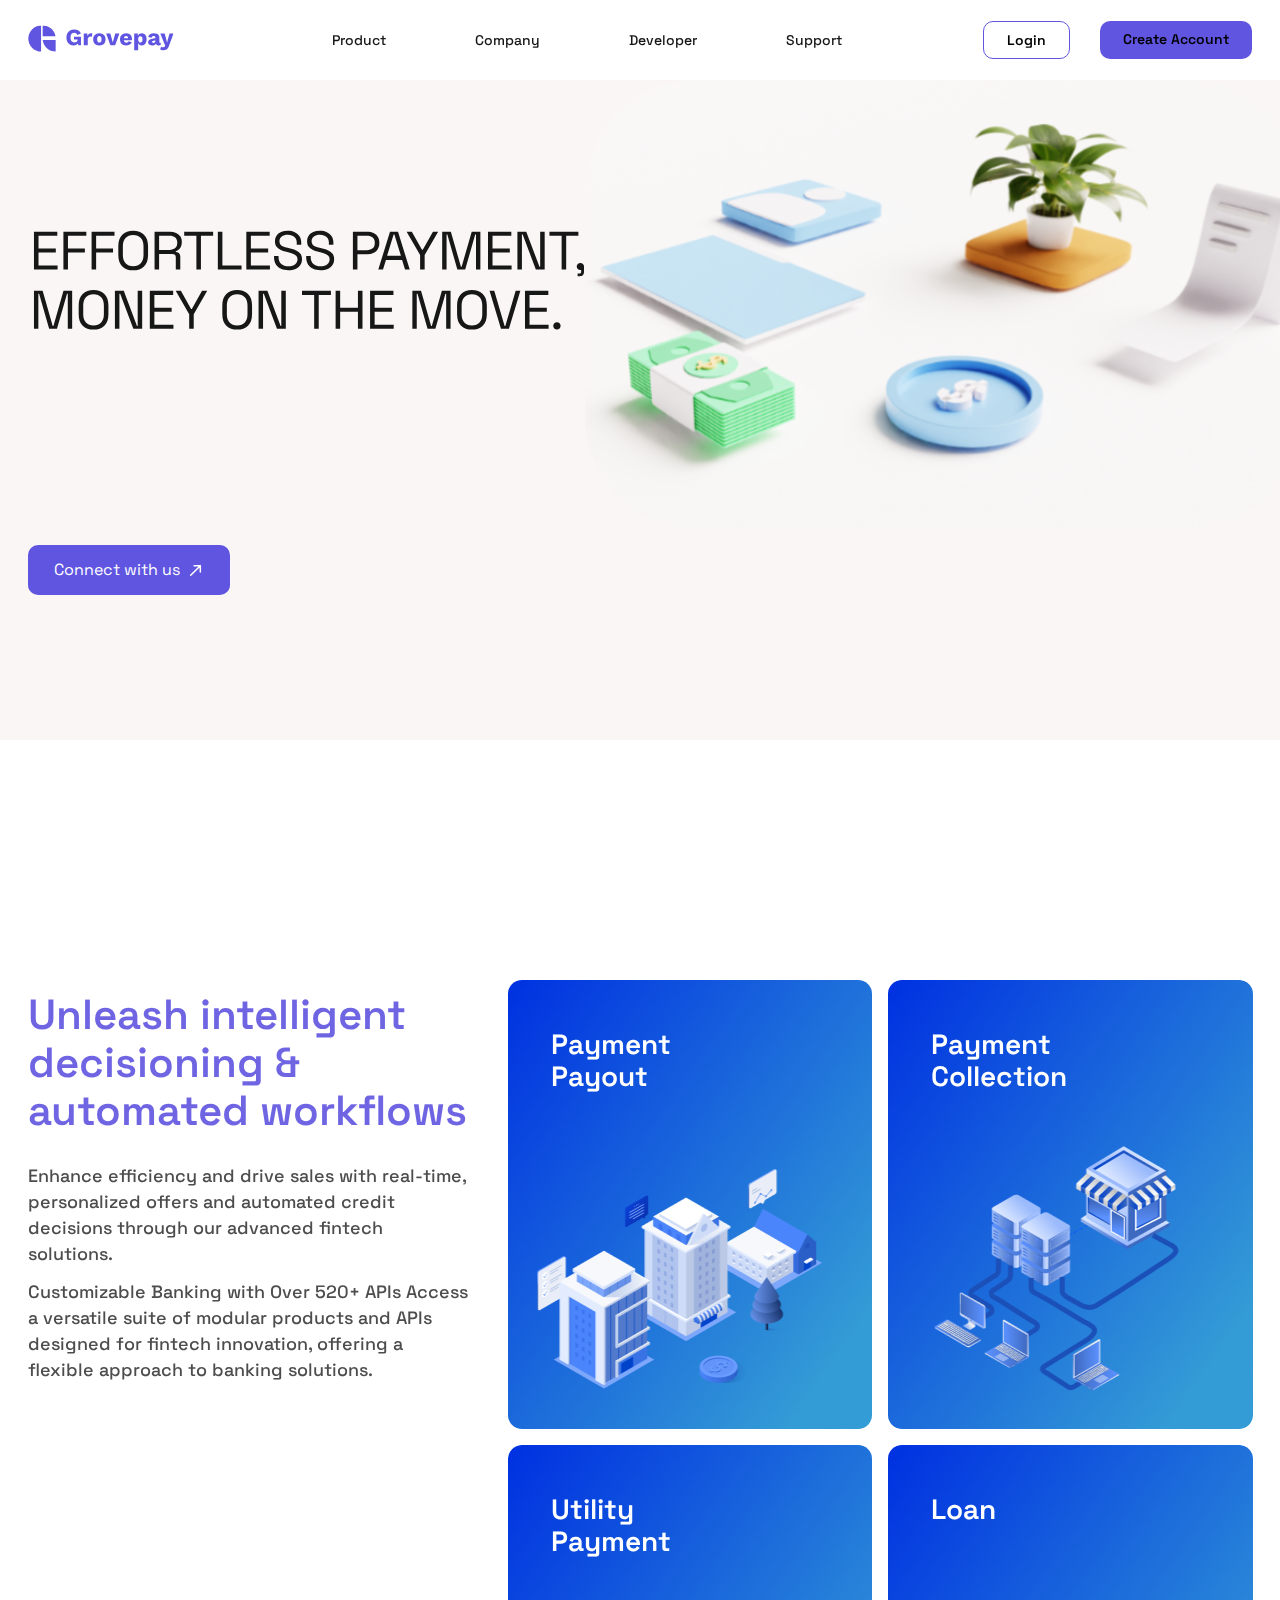
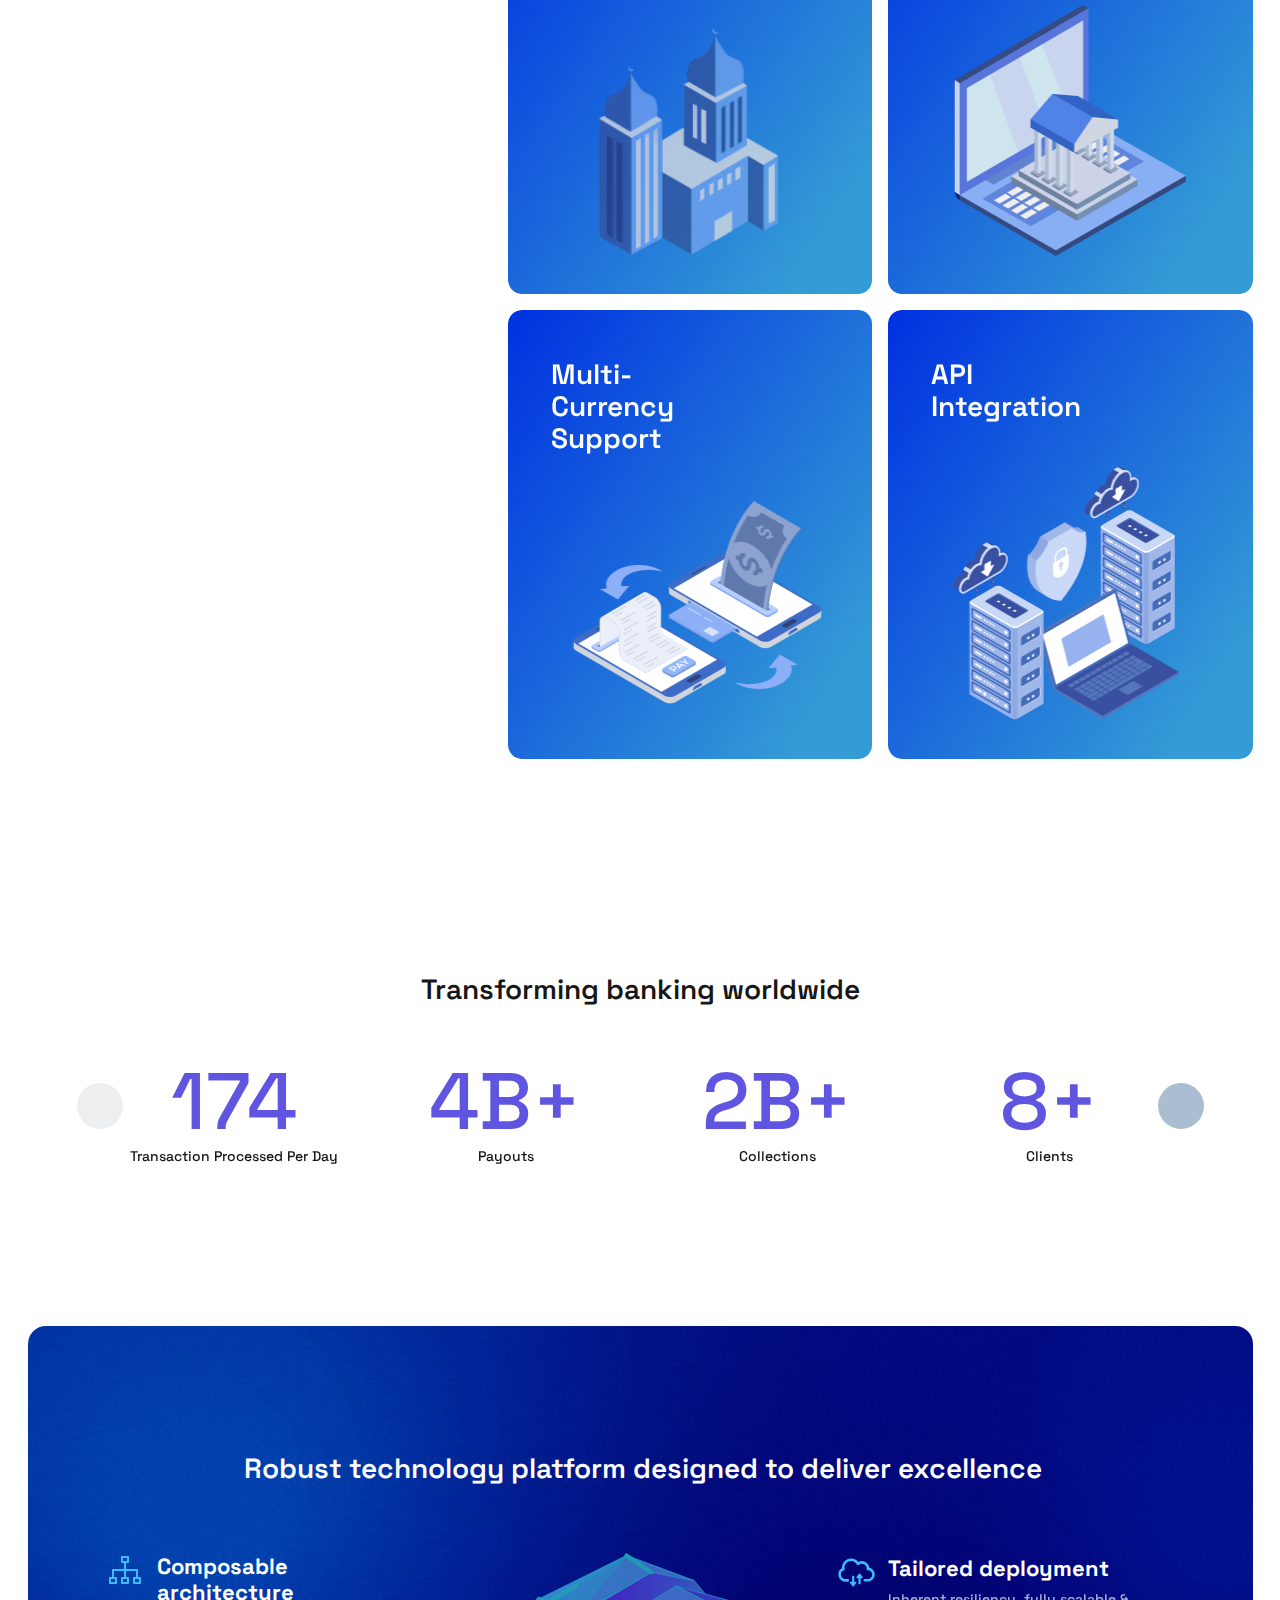
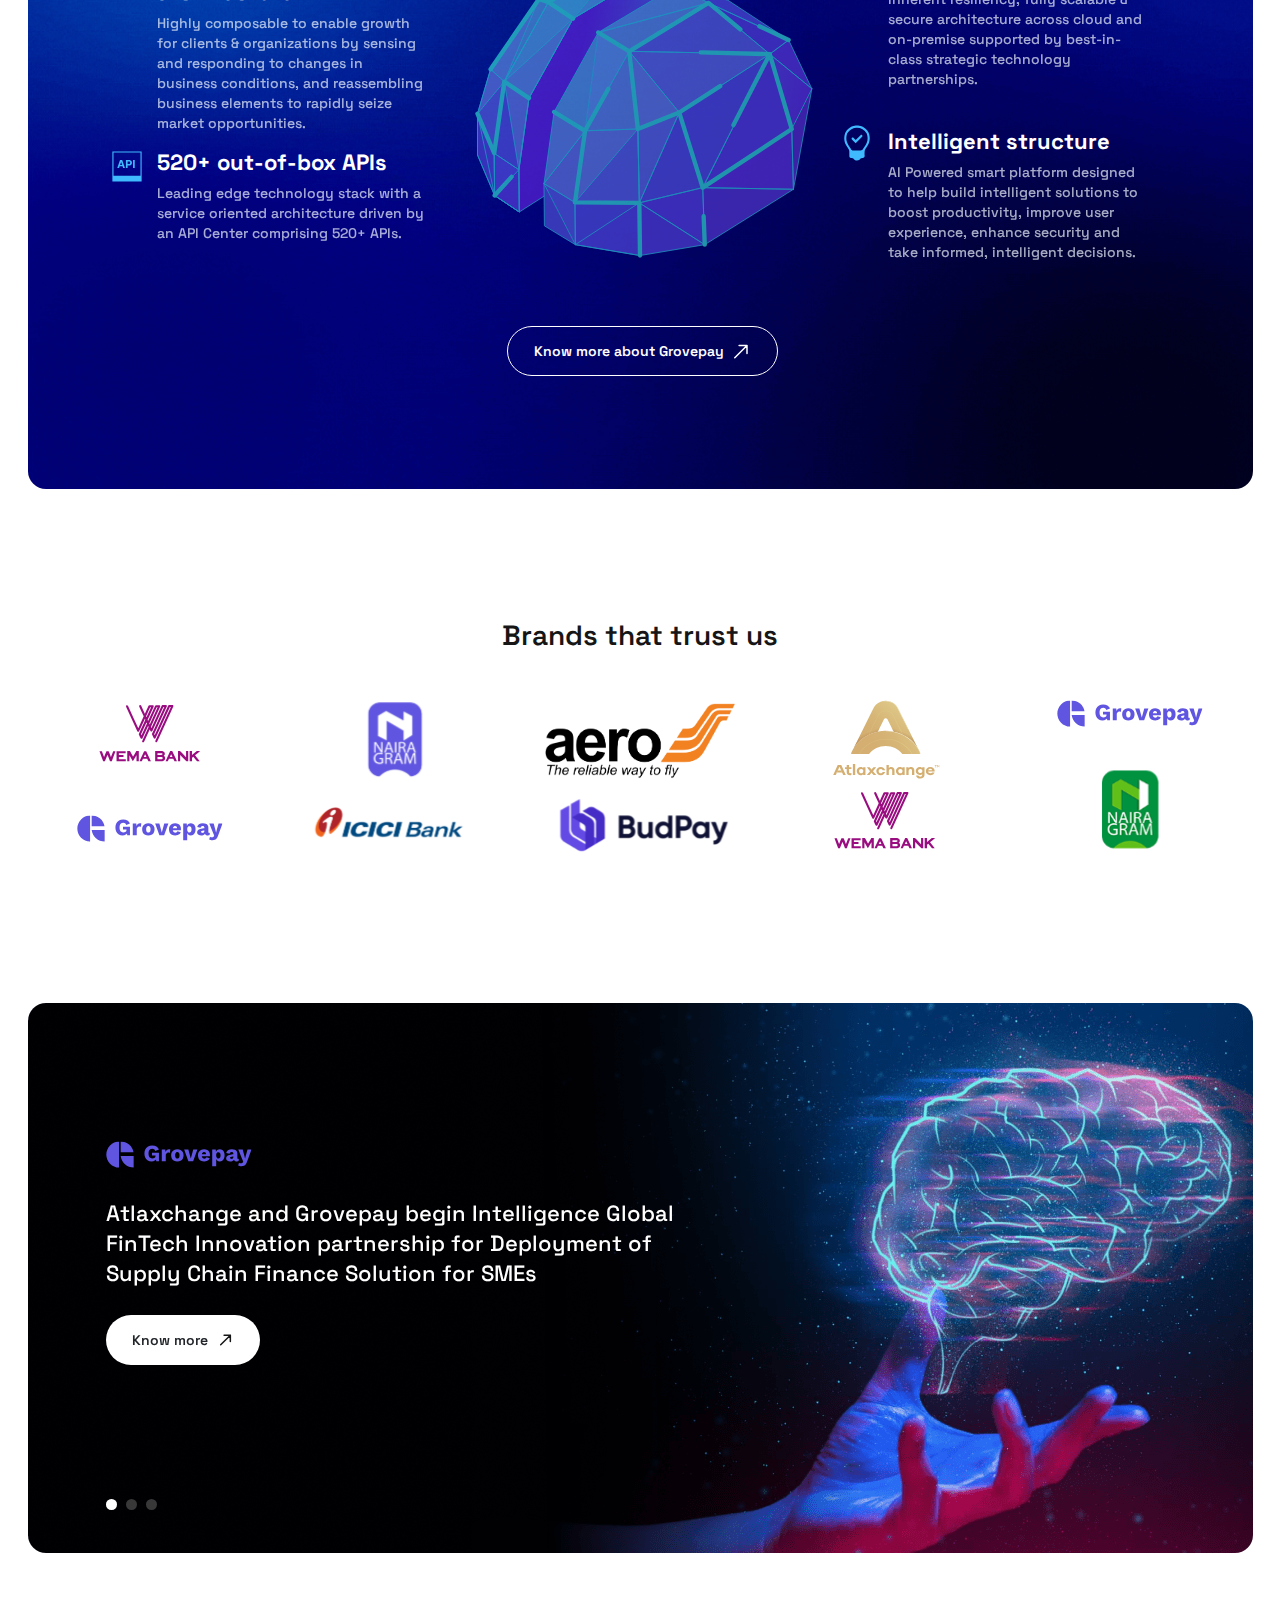
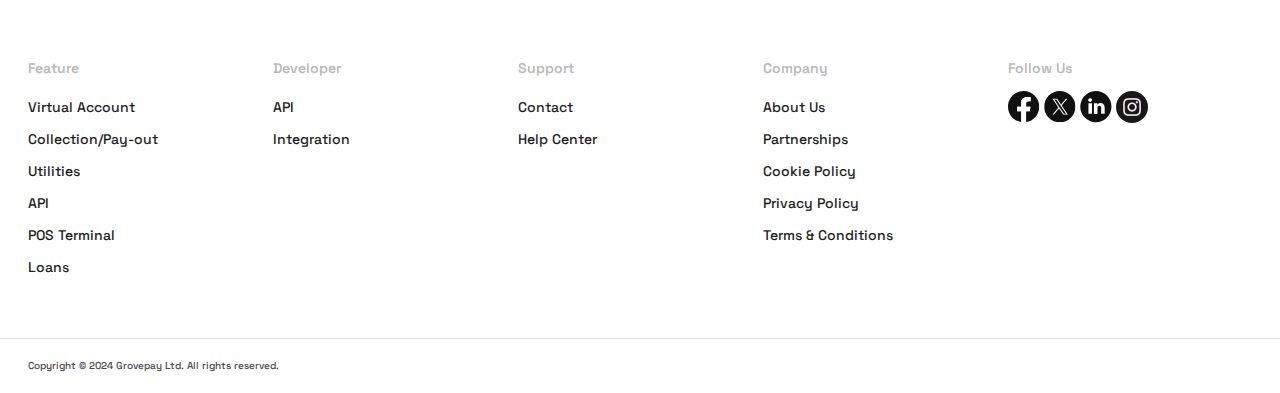
==== commit e3f2715d: "third commit" ====
--- a/index.html
+++ b/index.html
@@ -2222,17 +2222,17 @@
               <h2 class="counter-number slideanim">
                 <span id="number1">2700</span>
               </h2>
-              <p class="px-1 px-lg-4 slideanim">Partnerships</p>
+              <p class="px-1 px-lg-4 slideanim">Transaction Processed Per Day</p>
             </div>
           </div>
 
           <div class="slider-content">
             <div class="counter-info">
               <h2 class="counter-number slideanim">
-                <span id="number2">26</span>M
+                <span id="number2">26</span>B+
               </h2>
               <p class="px-1 px-lg-4 slideanim">
-                Transactions processed per day
+                Payouts
               </p>
             </div>
           </div>
@@ -2240,10 +2240,10 @@
           <div class="slider-content">
             <div class="counter-info">
               <h2 class="counter-number slideanim">
-                <span id="number3">100</span>+
+                <span id="number3">29.5</span>B+
               </h2>
               <p class="px-1 px-lg-4 slideanim">
-                Customers operate our customer acquisition system
+                Collections
               </p>
             </div>
           </div>
@@ -2254,7 +2254,7 @@
                 <span id="number4">95</span>+
               </h2>
               <p class="px-1 px-lg-4 slideanim">
-                Customers operate our loan collection system
+                Clients
               </p>
             </div>
           </div>
@@ -2262,10 +2262,10 @@
           <div class="slider-content">
             <div class="counter-info">
               <h2 class="counter-number slideanim">
-                <span id="number5">80</span>+
+                <span id="number5">4</span>+
               </h2>
               <p class="px-1 px-lg-4 slideanim">
-                Customers make use of Utility Management System
+                Currencies
               </p>
             </div>
           </div>
--- a/css/responsive-new.css
+++ b/css/responsive-new.css
@@ -5091,7 +5091,7 @@
             margin-bottom: 45px;
         }
         .slideshow .item, .slideshow .item video {
-            background-color: #000;
+            background-color: #FFF;
         }
         .slideshow.retail .item, .slideshow .item video {
             background-color: unset !important;
@@ -6999,7 +6999,7 @@
             align-items: baseline;
         }
         #deliver-end-to-end .title {
-            background: linear-gradient(109deg, #0075FF -1.8%, #0091FF 46.49%, #0025A7 100.09%);
+            background: linear-gradient(109deg, #6055e0  -1.8%, #6055e0  46.49%, #6055e0  100.09%);
             -webkit-background-clip: text;
             -webkit-text-fill-color: transparent;
             font-weight: 600;
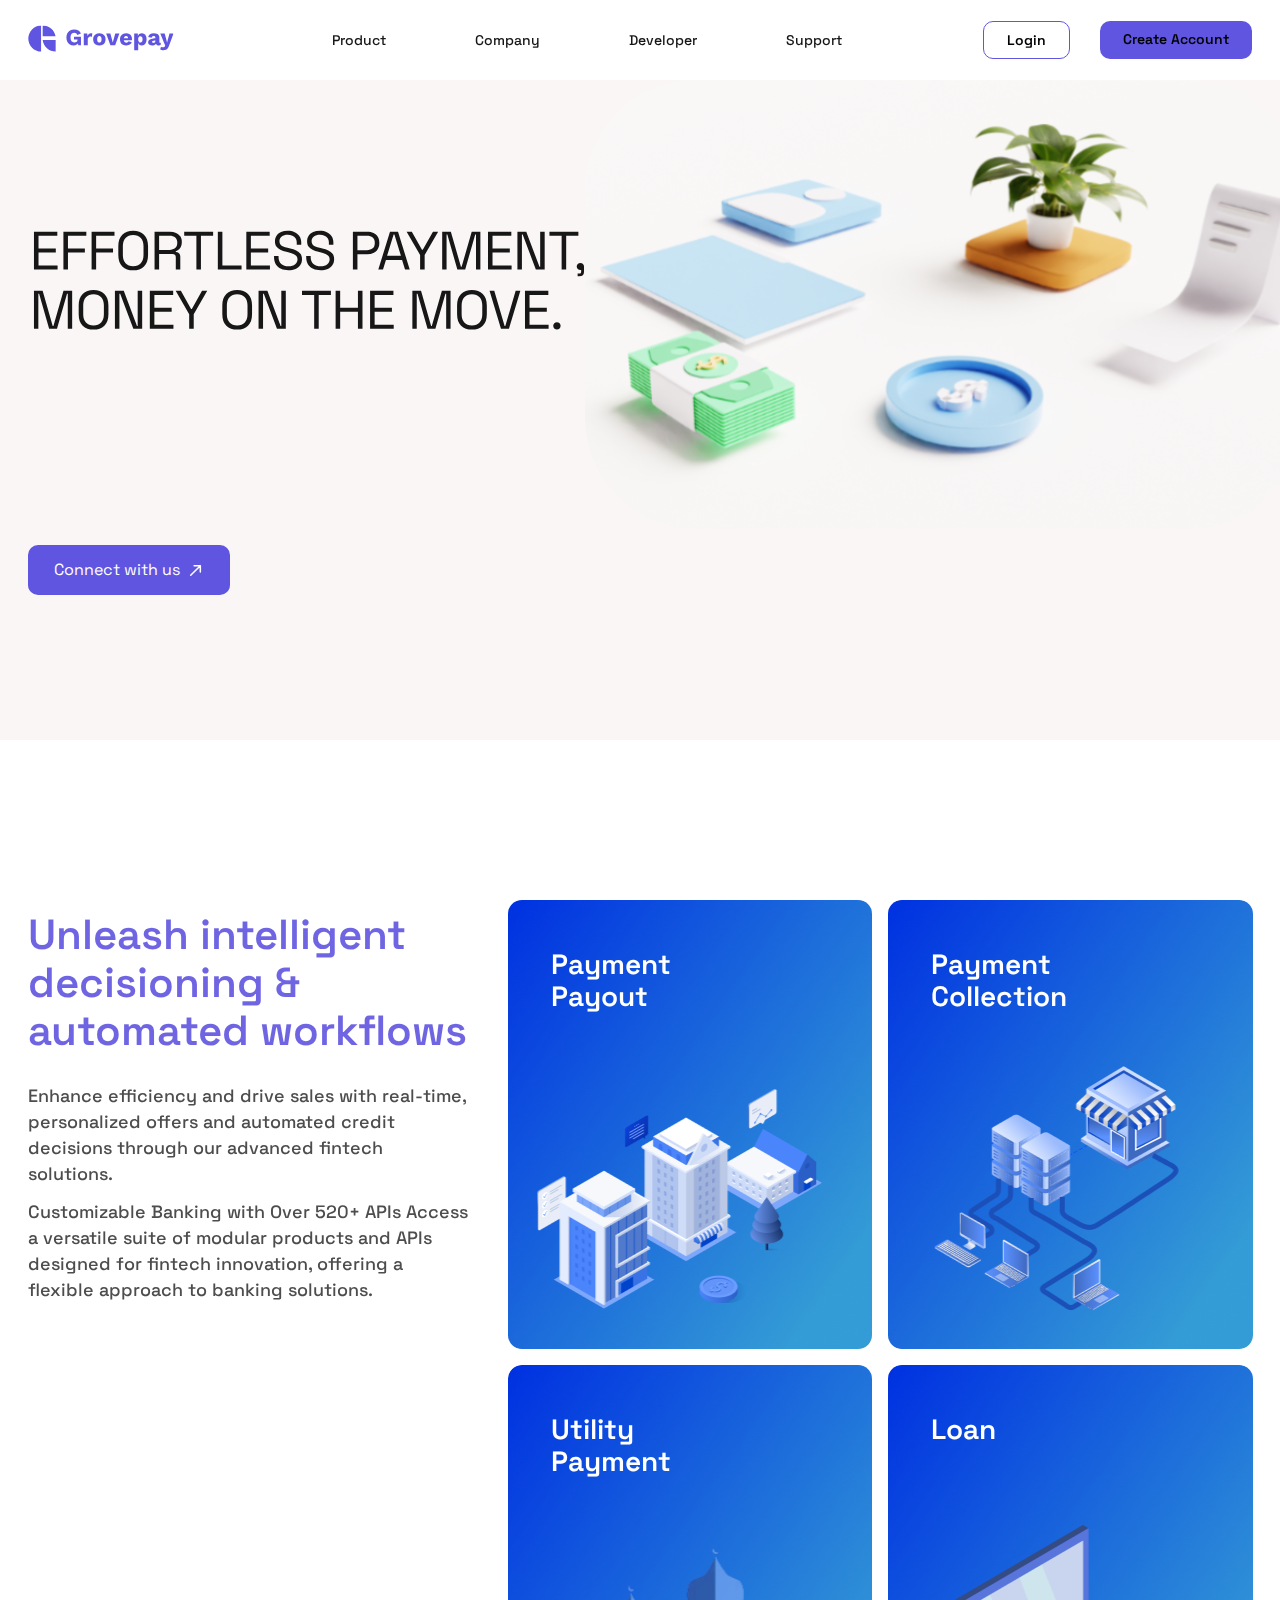
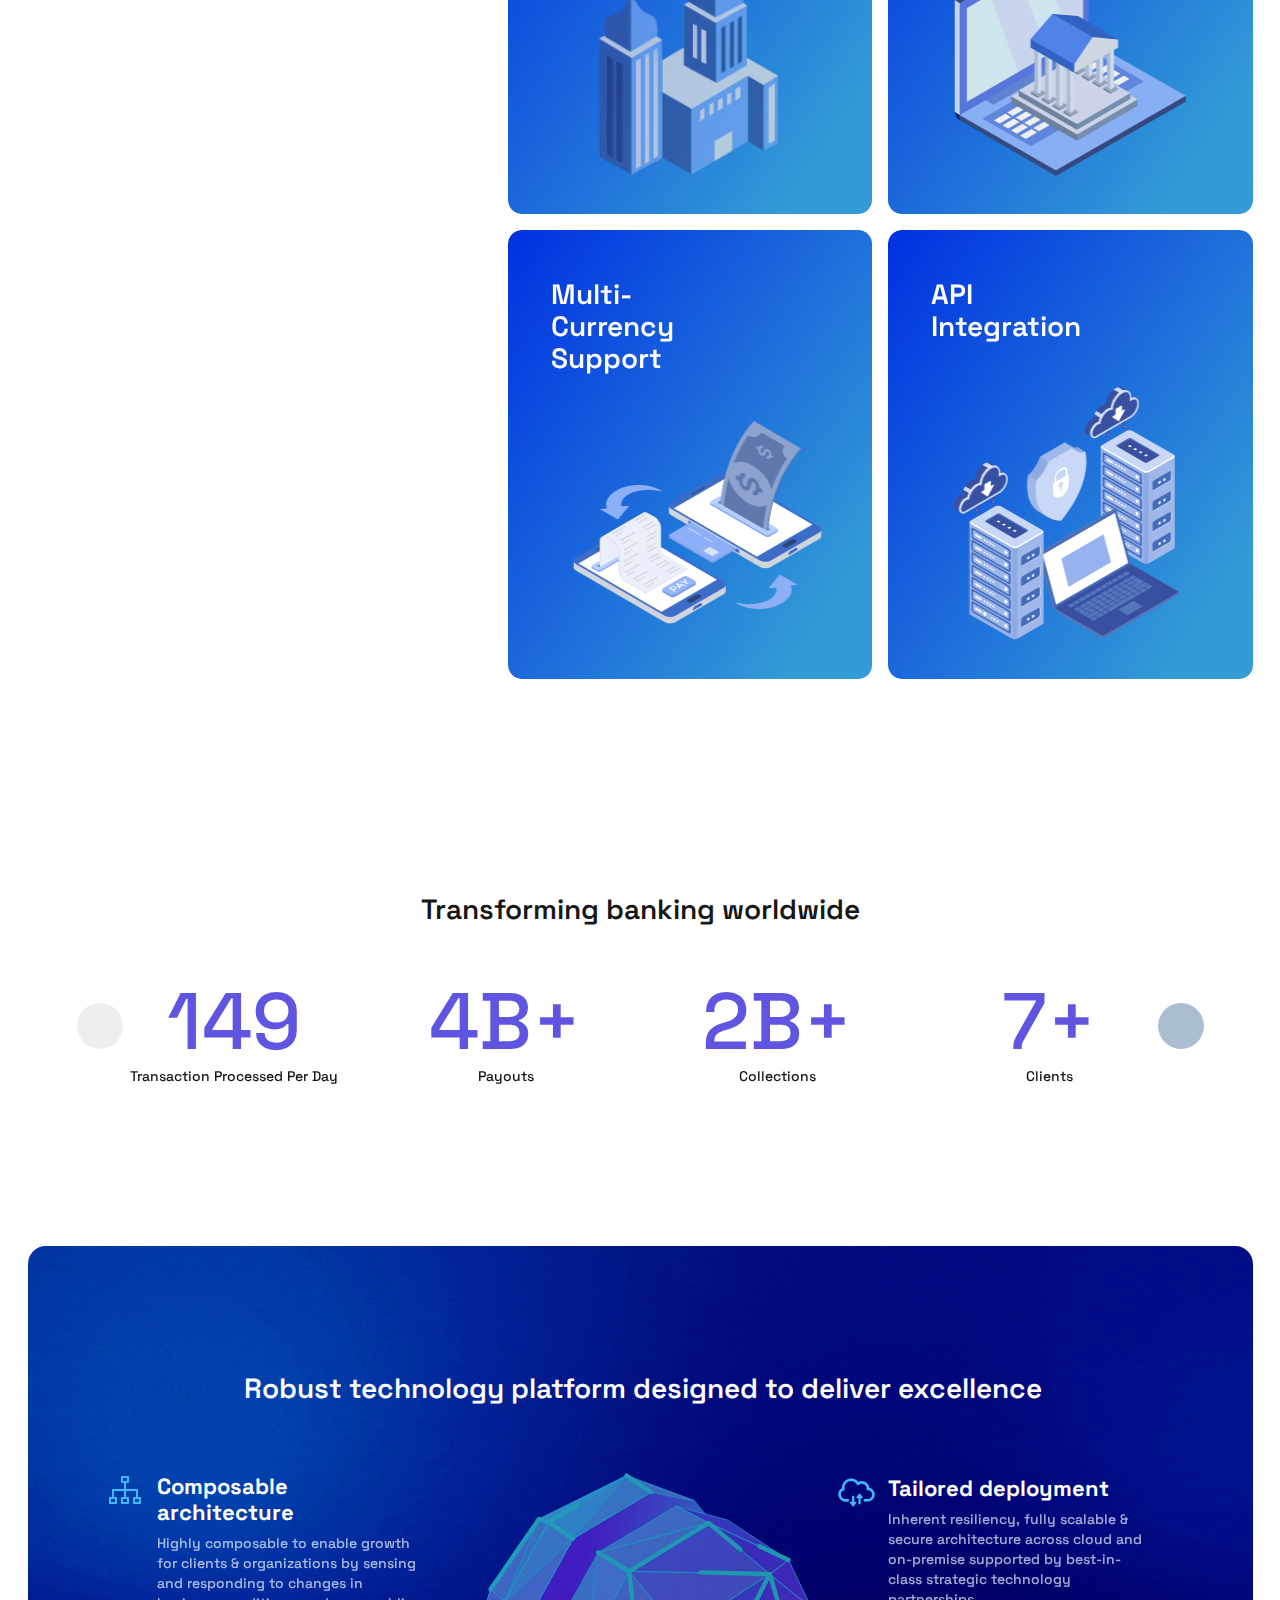
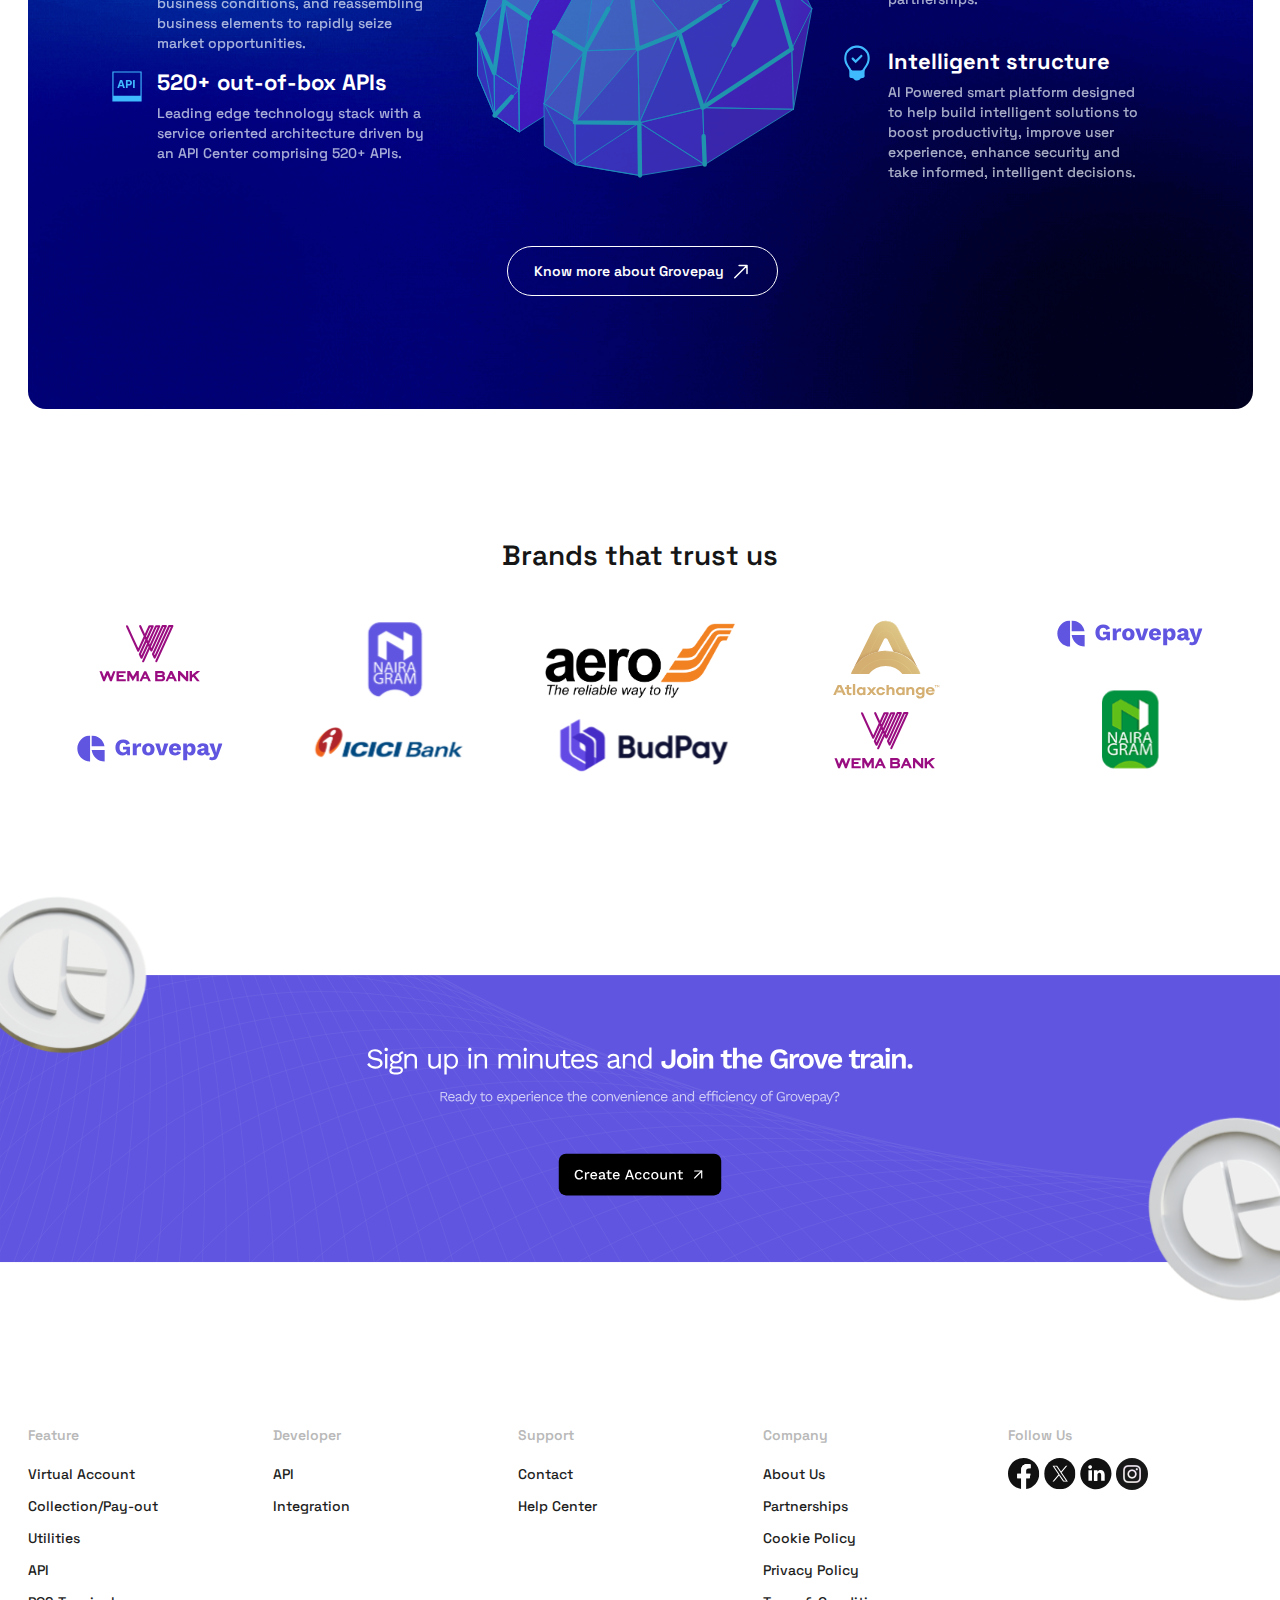
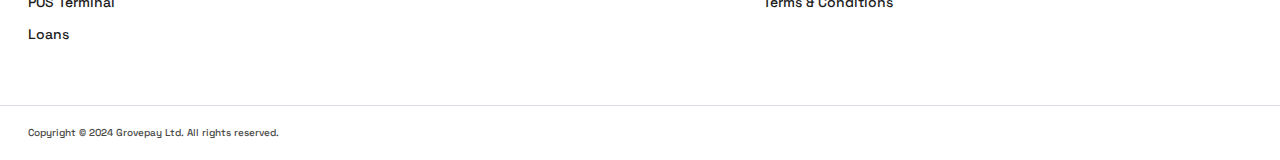
==== commit 1c622d85: "fourth commit" ====
--- a/index.html
+++ b/index.html
@@ -1535,6 +1535,94 @@
               </svg>
             </a>
           </li>
+          <li class="menu-item">
+            <a href="utility.html">
+              <span class="m-0 d-flex align-items-center financiallink">
+               Utility
+              </span>
+              <svg
+                width="10"
+                height="18"
+                viewBox="0 0 10 18"
+                fill="none"
+                xmlns="http://www.w3.org/2000/svg"
+              >
+                <path
+                  d="M1.03269 0.966554L8.9668 8.96655L1.0327 16.9666"
+                  stroke="black"
+                  stroke-width="1.5"
+                  stroke-linecap="round"
+                  stroke-linejoin="round"
+                ></path>
+              </svg>
+            </a>
+          </li>
+          <li class="menu-item">
+            <a href="pos.html">
+              <span class="m-0 d-flex align-items-center financiallink">
+               POS Terminal
+              </span>
+              <svg
+                width="10"
+                height="18"
+                viewBox="0 0 10 18"
+                fill="none"
+                xmlns="http://www.w3.org/2000/svg"
+              >
+                <path
+                  d="M1.03269 0.966554L8.9668 8.96655L1.0327 16.9666"
+                  stroke="black"
+                  stroke-width="1.5"
+                  stroke-linecap="round"
+                  stroke-linejoin="round"
+                ></path>
+              </svg>
+            </a>
+          </li>
+          <li class="menu-item">
+            <a href="loan.html">
+              <span class="m-0 d-flex align-items-center financiallink">
+               Loan
+              </span>
+              <svg
+                width="10"
+                height="18"
+                viewBox="0 0 10 18"
+                fill="none"
+                xmlns="http://www.w3.org/2000/svg"
+              >
+                <path
+                  d="M1.03269 0.966554L8.9668 8.96655L1.0327 16.9666"
+                  stroke="black"
+                  stroke-width="1.5"
+                  stroke-linecap="round"
+                  stroke-linejoin="round"
+                ></path>
+              </svg>
+            </a>
+          </li>
+          <li class="menu-item">
+            <a href="API.html">
+              <span class="m-0 d-flex align-items-center financiallink">
+               API
+              </span>
+              <svg
+                width="10"
+                height="18"
+                viewBox="0 0 10 18"
+                fill="none"
+                xmlns="http://www.w3.org/2000/svg"
+              >
+                <path
+                  d="M1.03269 0.966554L8.9668 8.96655L1.0327 16.9666"
+                  stroke="black"
+                  stroke-width="1.5"
+                  stroke-linecap="round"
+                  stroke-linejoin="round"
+                ></path>
+              </svg>
+            </a>
+          </li>
         </ul>
         <!-- new added insights-submenu -->
         <ul class="menu-links insights-submenu">
@@ -1705,7 +1793,7 @@
     </section>
 
     <!-- Intelligent  Flip Box-->
-    <section id="intelligent" class="px-28">
+    <section id="intelligent" class="px-28" style="margin-top: -80px;">
       <div class="contian">
         <div class="info-box">
           <div class="sticky-lg-top mb-4 mb-xl-0" style="top: 100px">
@@ -2490,113 +2578,8 @@
     <!-- brands logo End-->
 
     <!-- slicks-single-carousel -->
-    <section id="slicks-single-carousel" class="px-28 d-none d-sm-block">
-      <div class="slicks-single-carousel">
-        <div>
-          <div
-            class="slide-content d-flex align-items-center sl3"
-            style="background-image: url(images/brain-min.png)"
-          >
-            <div class="info m-0">
-              <img src="svgviewer-output (41).svg" class="m-0" />
-              <h5>
-                Atlaxchange and Grovepay begin Intelligence Global FinTech
-                Innovation partnership for Deployment of Supply Chain Finance
-                Solution for SMEs
-              </h5>
-              <a href="https://www.atlaxchange.com/"
-                >Know more<img src="images/Arrow-2-Left-Up.svg"
-              /></a>
-            </div>
-          </div>
-        </div>
-
-        <div>
-          <div
-            class="slide-content d-flex align-items-center sl3"
-            style="background-image: url(images/ai-robo-min.png)"
-          >
-            <div class="info m-0">
-              <img src="svgviewer-output (41).svg" class="m-0" />
-              <h5>
-                Grovepay and Wema Bank have joined forces to integrate
-                blockchain technology into payment solutions, aiming to enhance
-                security and transaction efficiency.”
-              </h5>
-              <a href="https://www.grovepay.co.uk/"
-                >Know more<img src="images/Arrow-2-Left-Up.svg"
-              /></a>
-            </div>
-          </div>
-        </div>
-        <div>
-          <div
-            class="slide-content d-flex align-items-center sl3"
-            style="background-image: url(images/ai-robo-min.png)"
-          >
-            <div class="info m-0">
-              <img src="svgviewer-output (41).svg" class="m-0" />
-              <h5>
-                Grovepay simplifies the process of paying utility bills,
-                offering seamless transactions for services like AEDC, MTN, and
-                more.”
-              </h5>
-              <a href="utility.html"
-                >Know more<img src="images/Arrow-2-Left-Up.svg"
-              /></a>
-            </div>
-          </div>
-        </div>
-      </div>
-    </section>
-    <section id="slicks-single-carousel" class="px-28 d-block d-md-none">
-      <div class="slicks-single-carousel">
-        <div>
-          <div
-            class="slide-content d-flex align-items-center sl3"
-            style="
-              background-image: url(images/ai-robo-mobile-min.png) !important;
-            "
-          >
-            <div class="info m-0">
-              <img
-                src="images/Screenshot-2023-05-30-at-1.04-2-1.png"
-                class="m-0"
-              />
-              <h5>
-                Grovepay and Wema Bank have joined forces to integrate
-                blockchain technology into payment solutions, aiming to enhance
-                security and transaction efficiency.”
-              </h5>
-              <a href="https://www.grovepay.co.uk/"
-                >Know more<img src="svgviewer-output (41).svg"
-              /></a>
-            </div>
-          </div>
-        </div>
-
-        <div>
-          <div
-            class="slide-content d-flex align-items-center sl3"
-            style="background-image: url(images/abc.png) !important"
-          >
-            <div class="info m-0">
-              <img
-                src="Grovepay and Wema Bank have joined forces to integrate blockchain technology into payment solutions, aiming to enhance security and transaction efficiency.”"
-                class="m-0"
-              />
-              <h5>
-                Grovepay simplifies the process of paying utility bills,
-                offering seamless transactions for services like AEDC, MTN, and
-                more.”
-              </h5>
-              <a href="utility.html"
-                >Know more<img src="svgviewer-output (41).svg"
-              /></a>
-            </div>
-          </div>
-        </div>
-      </div>
+    <section>
+      <a href="https://app.grovepay.co.uk/signup"><img src="svgviewer-output (61).svg" alt="" style="width: 100%; margin-top: -50px;"></a>
     </section>
     <!-- slicks-single-carousel End -->
 
